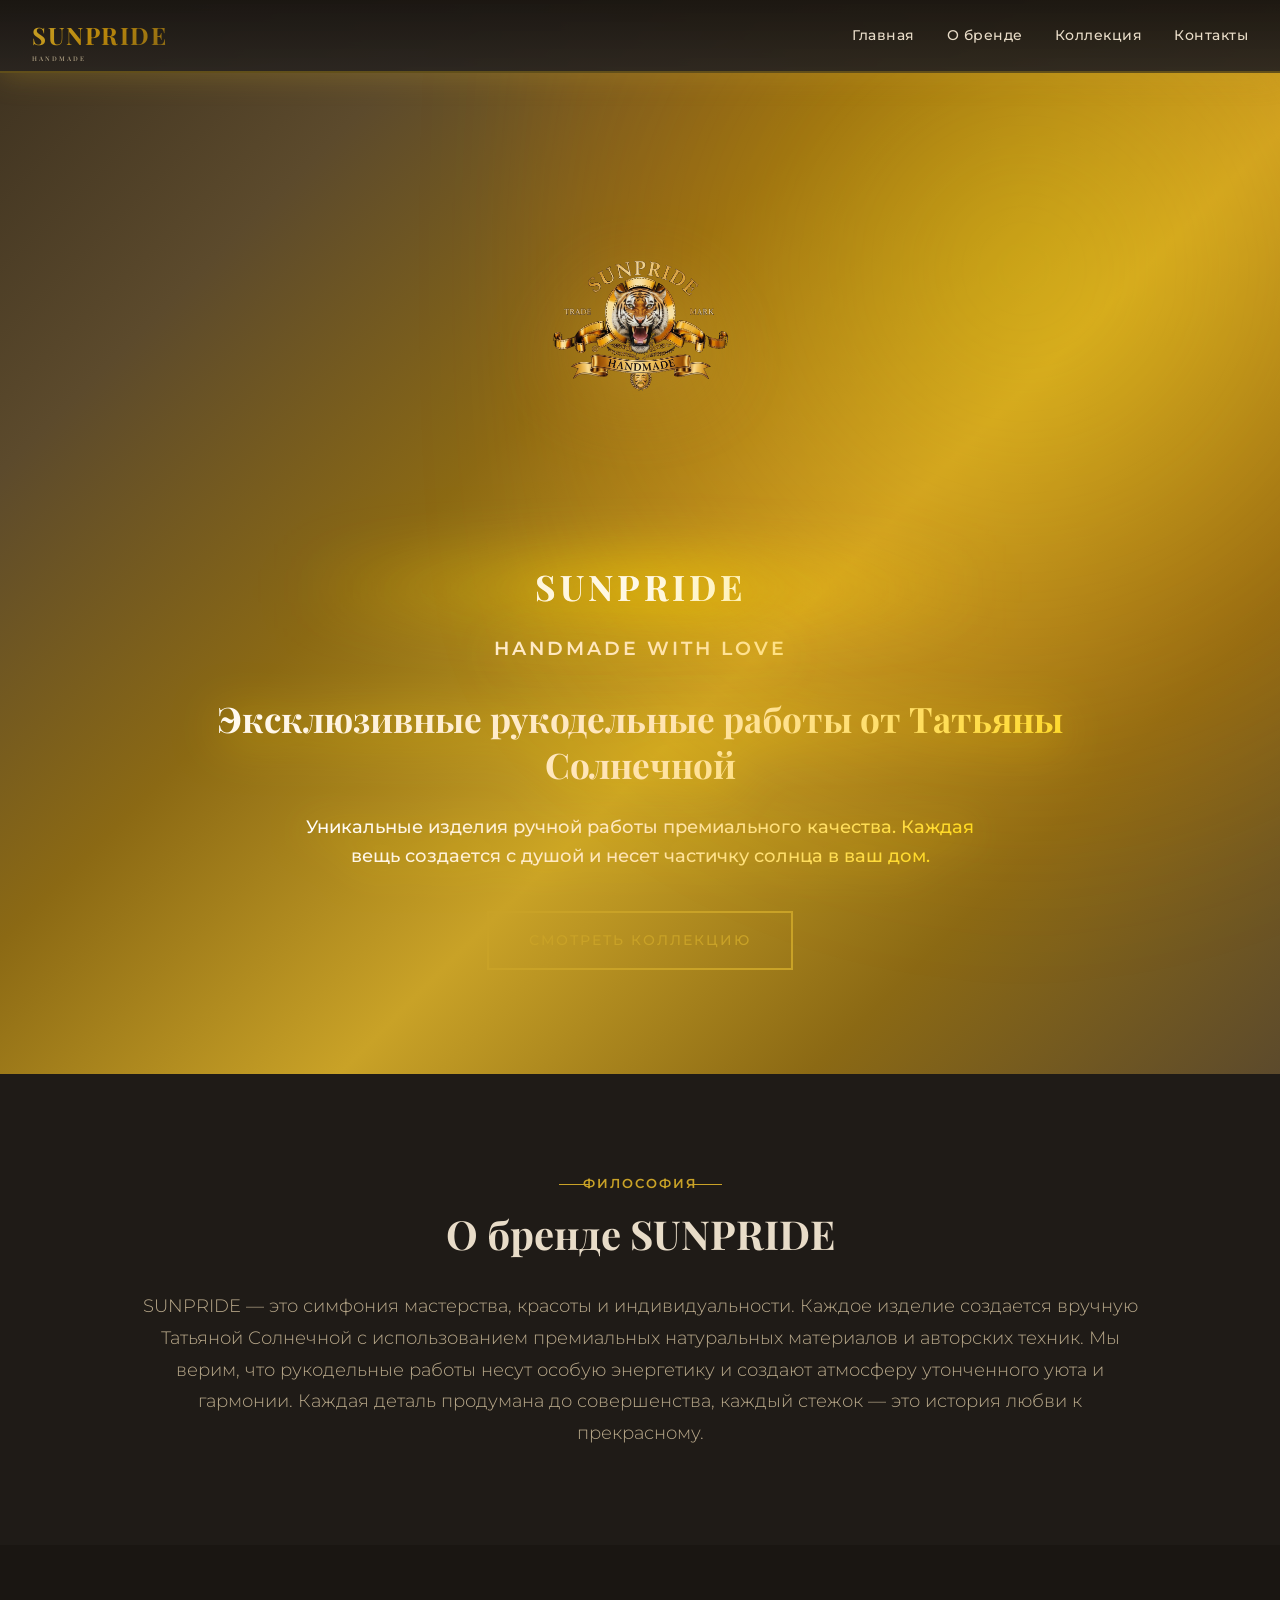
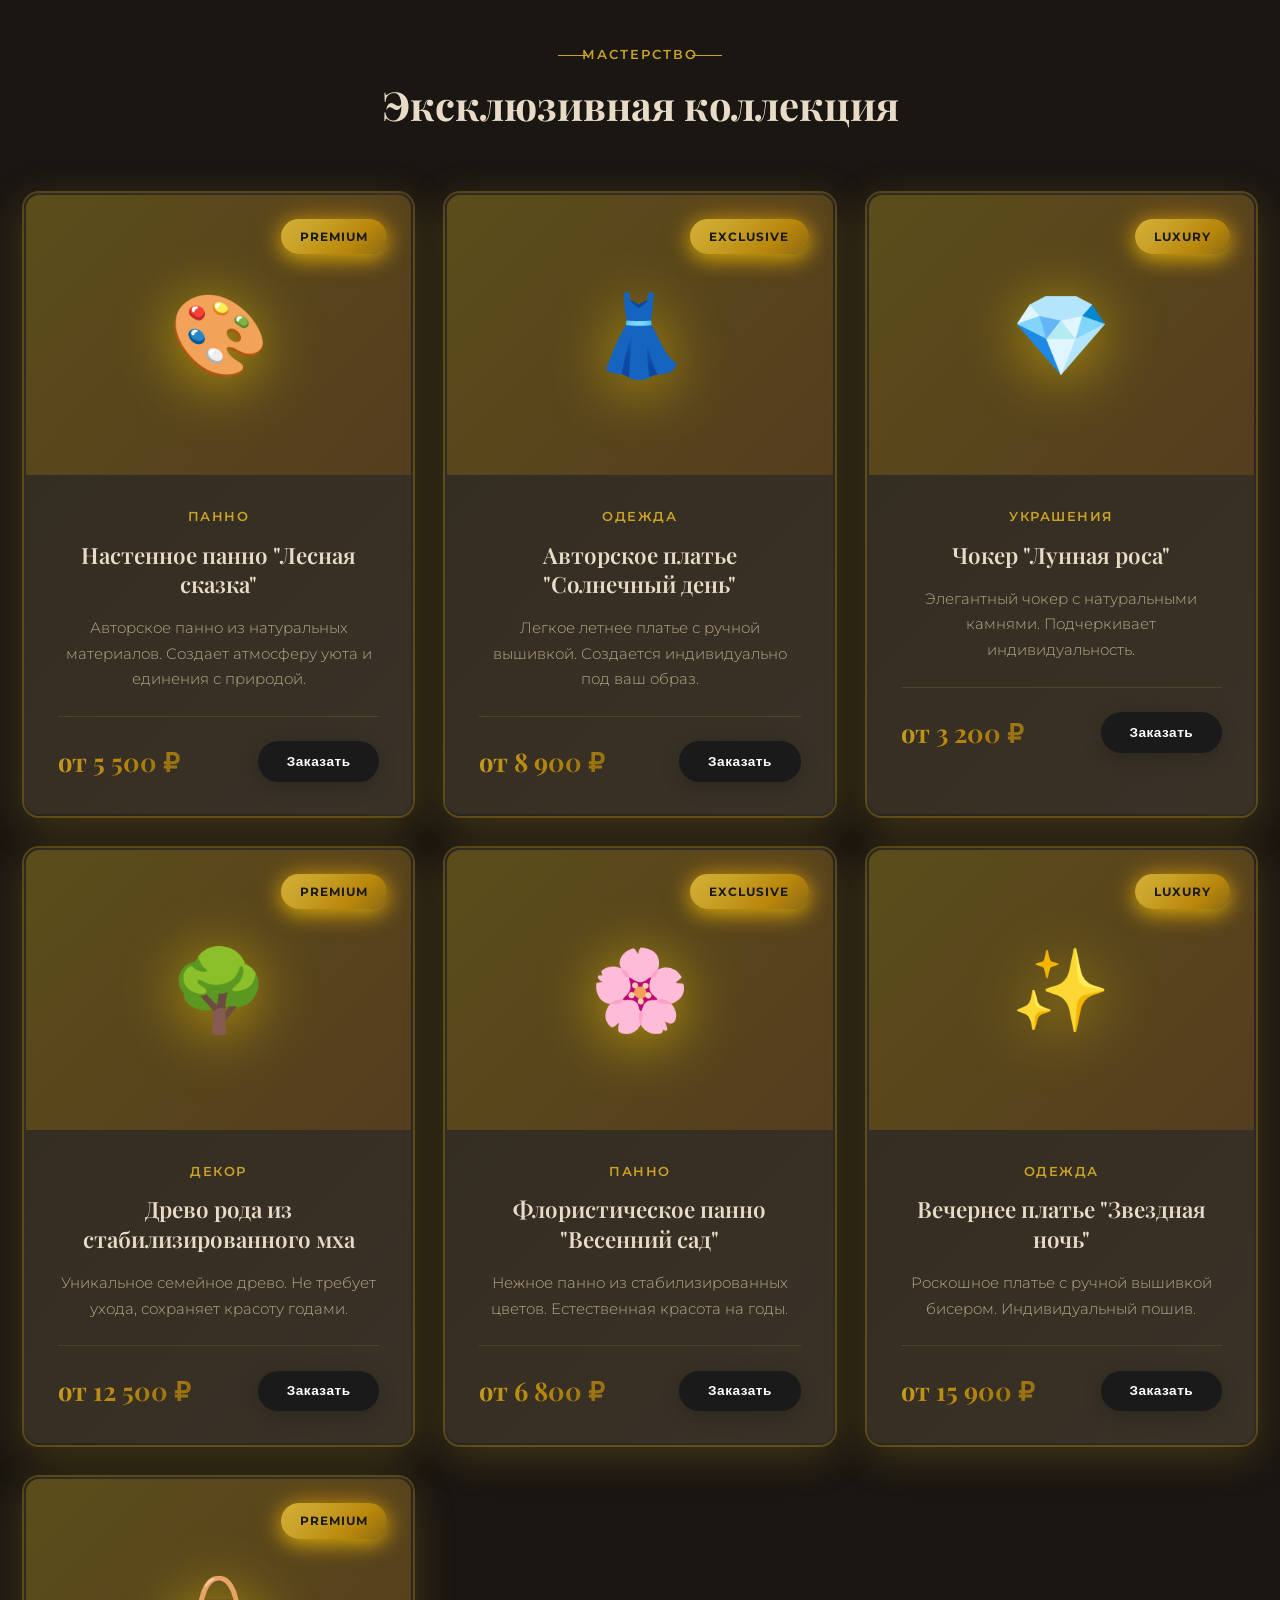
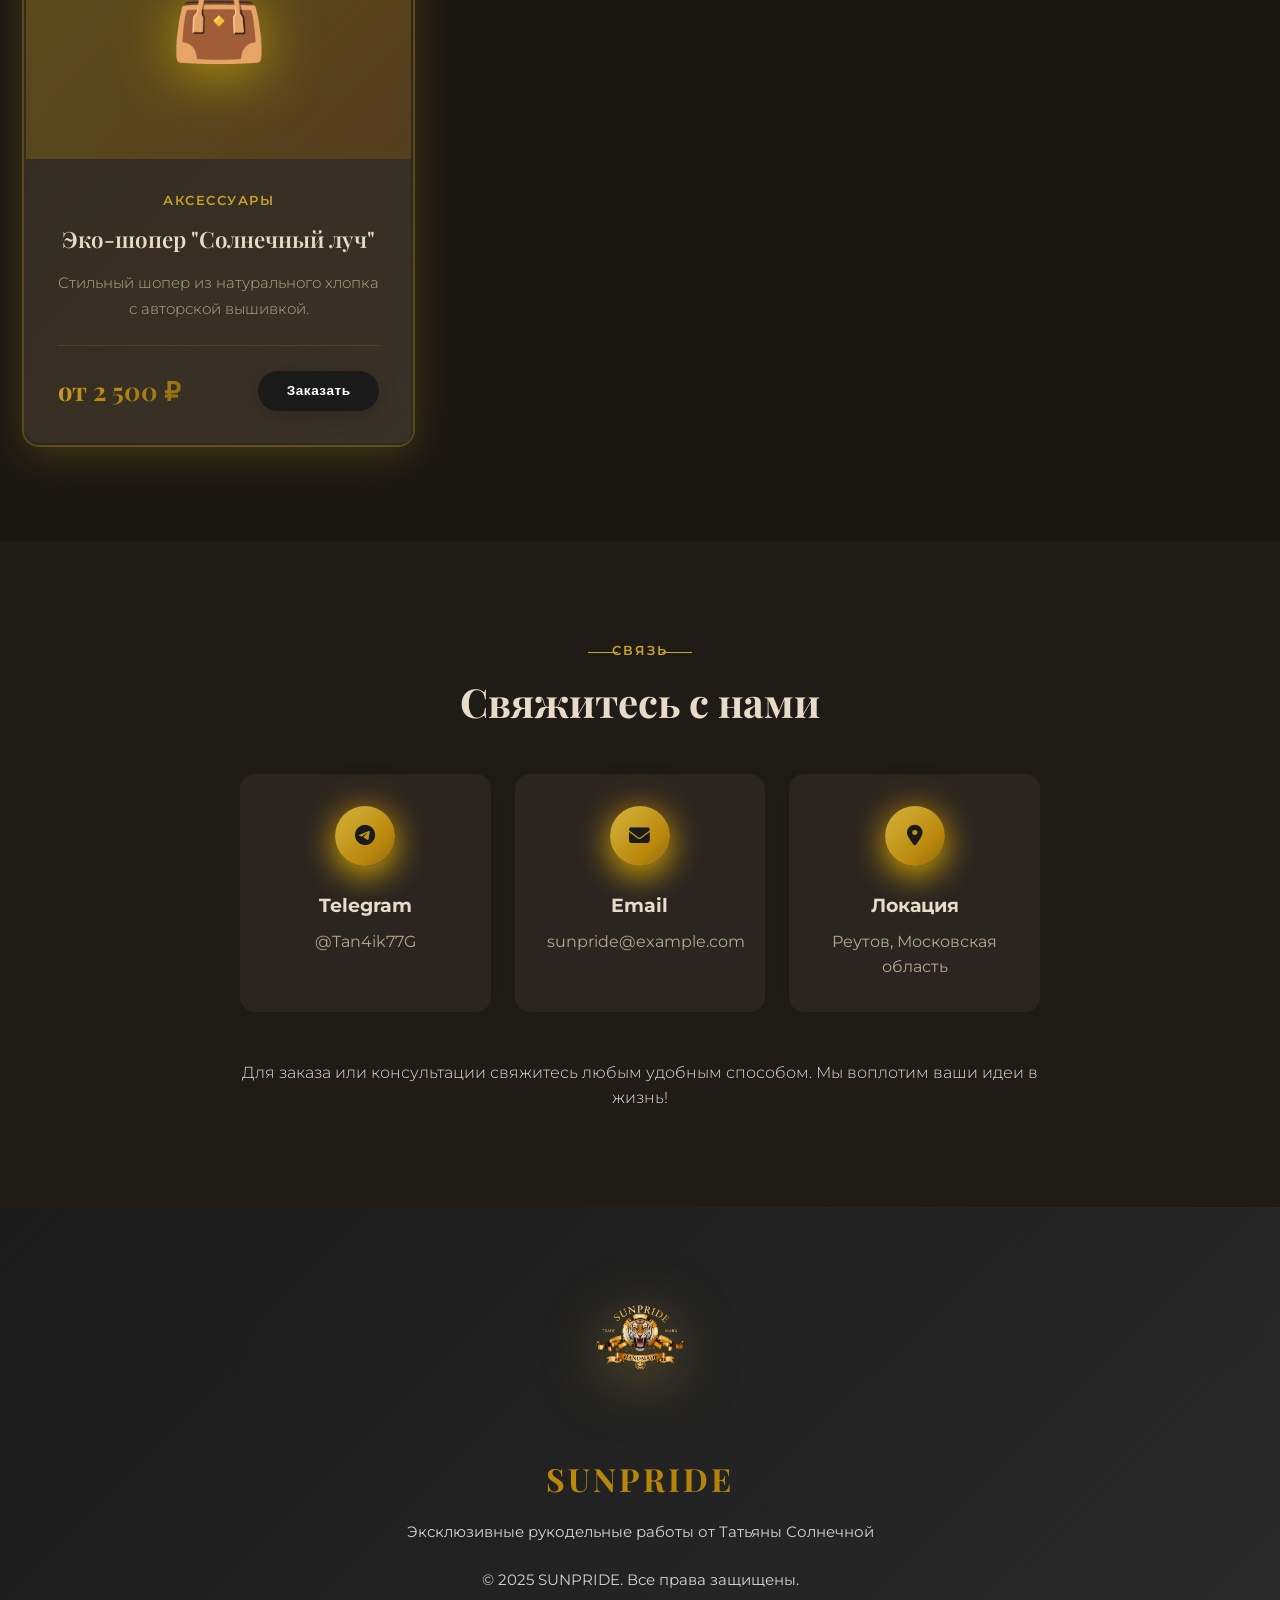
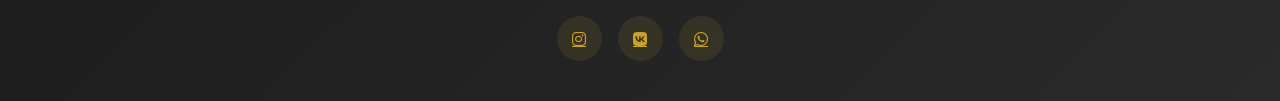
==== index.html @ 26268ea9 "Update index.html fix 1" ====
<!DOCTYPE html>
<html lang="ru">
<head>
    <meta charset="UTF-8">
    <meta name="viewport" content="width=device-width, initial-scale=1.0">
    <title>SUNPRIDE - Эксклюзивные рукодельные работы</title>
    <link rel="stylesheet" href="https://cdnjs.cloudflare.com/ajax/libs/font-awesome/6.4.0/css/all.min.css">
    <style>
        @import url('https://fonts.googleapis.com/css2?family=Playfair+Display:wght@400;500;600;700;900&family=Montserrat:wght@300;400;500;600;700;800&display=swap');
        
        :root {
            /* Палитра под логотип (темное золото + бронза + черный) */
            --color-gold: #C9A227;
            --color-gold-light: #D4AF37;
            --color-gold-dark: #8B6914;
            --color-orange: #CC7000;
            --color-amber: #D4A017;
            --color-sun-yellow: #D4A017;
            --color-cream: #2A2520;
            --color-cream-dark: #352F28;
            --color-charcoal: #1A1A1A;
            --color-charcoal-light: #2A2A2A;
            --color-text: #E8DCC8;
            --color-text-light: #B8A88A;
            --color-white: #FFFFFF;
            
            /* Темные золотые градиенты */
            --gradient-gold: linear-gradient(135deg, #C9A227 0%, #B8860B 50%, #8B6914 100%);
            --gradient-sun: linear-gradient(135deg, #D4AF37 0%, #C9A227 30%, #B8860B 70%, #8B6914 100%);
            --gradient-luxury: linear-gradient(135deg, #D4AF37 0%, #C9A227 50%, #B8860B 100%);
            --gradient-overlay: linear-gradient(135deg, rgba(201, 162, 39, 0.15) 0%, rgba(139, 105, 20, 0.1) 100%);
            
            /* Типографика */
            --font-display: 'Playfair Display', Georgia, serif;
            --font-base: 'Montserrat', -apple-system, BlinkMacSystemFont, sans-serif;
            
            /* Солнечные эффекты */
            --shadow-luxury: 0 20px 60px rgba(255, 215, 0, 0.4);
            --shadow-premium: 0 10px 40px rgba(255, 140, 0, 0.25);
            --shadow-soft: 0 5px 20px rgba(255, 215, 0, 0.15);
            --shadow-glow: 0 0 40px rgba(255, 215, 0, 0.6);
        }

        * {
            margin: 0;
            padding: 0;
            box-sizing: border-box;
        }

        body {
            font-family: var(--font-base);
            color: var(--color-text);
            background-color: #1A1612;
            line-height: 1.6;
            overflow-x: hidden;
            font-weight: 400;
            font-size: 16px; /* Базовый размер шрифта для лучшей читаемости */
        }

        /* === ПРЕМИАЛЬНЫЙ ХЕДЕР === */
        .header {
            background: linear-gradient(180deg, rgba(26, 22, 18, 0.98) 0%, rgba(42, 37, 32, 0.95) 100%);
            padding: 1rem 0;
            position: fixed;
            top: 0;
            width: 100%;
            z-index: 1000;
            box-shadow: 0 2px 30px rgba(201, 162, 39, 0.3);
            backdrop-filter: blur(15px);
            transition: all 0.6s cubic-bezier(0.4, 0, 0.2, 1);
            border-bottom: 2px solid rgba(201, 162, 39, 0.4);
        }

        .header.scrolled {
            padding: 0.7rem 0;
            background: linear-gradient(180deg, rgba(26, 22, 18, 0.98) 0%, rgba(42, 37, 32, 0.95) 100%);
            box-shadow: 0 5px 40px rgba(201, 162, 39, 0.5);
        }

        .header-content {
            max-width: 1400px;
            margin: 0 auto;
            padding: 0 2rem;
            display: flex;
            justify-content: space-between;
            align-items: center;
        }

        .logo {
            display: flex;
            align-items: center;
            gap: 1rem;
            text-decoration: none;
            transition: all 0.4s ease;
            position: relative;
        }

        .logo-svg {
            width: 60px;
            height: 60px;
            filter: drop-shadow(0 5px 25px rgba(255, 215, 0, 0.6));
            transition: all 0.5s cubic-bezier(0.4, 0, 0.2, 1);
            flex-shrink: 0;
        }

        /* Анимация тигрицы как в MGM */
        @keyframes tigerBreathing {
            0%, 100% { 
                transform: translateY(0) scale(1);
                filter: drop-shadow(0 5px 25px rgba(255, 215, 0, 0.6));
            }
            50% { 
                transform: translateY(-5px) scale(1.02);
                filter: drop-shadow(0 10px 40px rgba(255, 215, 0, 0.9));
            }
        }

        .animated-tiger-logo {
            animation: tigerBreathing 4s ease-in-out infinite;
        }

        .logo:hover .logo-svg {
            transform: scale(1.05);
            filter: drop-shadow(0 10px 40px rgba(255, 215, 0, 0.8));
        }

        .logo-text {
            font-family: var(--font-display);
            font-size: 1.5rem;
            font-weight: 700;
            letter-spacing: 1.5px;
            background: var(--gradient-gold);
            -webkit-background-clip: text;
            -webkit-text-fill-color: transparent;
            background-clip: text;
            position: relative;
        }

        .logo-text::after {
            content: 'HANDMADE';
            position: absolute;
            bottom: -10px;
            left: 0;
            font-size: 0.4rem;
            font-weight: 500;
            letter-spacing: 2px;
            color: var(--color-text-light);
            -webkit-text-fill-color: var(--color-text-light);
        }

        .nav {
            display: flex;
            gap: 2rem;
        }

        .nav a {
            color: var(--color-text);
            text-decoration: none;
            font-weight: 500;
            font-size: 0.9rem;
            letter-spacing: 0.5px;
            transition: all 0.3s ease;
            position: relative;
            padding: 0.5rem 0;
        }

        .nav a::after {
            content: '';
            position: absolute;
            bottom: 0;
            left: 0;
            width: 0;
            height: 2px;
            background: var(--gradient-gold);
            transition: width 0.4s cubic-bezier(0.4, 0, 0.2, 1);
        }

        .nav a:hover {
            color: var(--color-gold);
        }

        .nav a:hover::after {
            width: 100%;
        }

        .menu-toggle {
            display: none;
            flex-direction: column;
            gap: 5px;
            cursor: pointer;
            background: transparent;
            border: none;
            padding: 5px;
        }

        .menu-toggle span {
            width: 25px;
            height: 2px;
            background: var(--color-gold);
            transition: all 0.3s ease;
        }

        /* === СОЛНЕЧНЫЙ ГЕРОЙ === */
        .hero {
            position: relative;
            background: linear-gradient(135deg, #3A2F1F 0%, #5C4A2C 20%, #8B6914 40%, #C9A227 60%, #8B6914 80%, #5C4A2C 100%);
            padding: 12rem 1rem 6rem;
            text-align: center;
            overflow: hidden;
            min-height: 100vh;
            display: flex;
            align-items: center;
            justify-content: center;
        }

        .hero::before {
            content: '';
            position: absolute;
            top: -50%;
            right: -20%;
            width: 80%;
            height: 150%;
            background: radial-gradient(circle, rgba(255, 215, 0, 0.3) 0%, rgba(255, 140, 0, 0.15) 40%, transparent 70%);
            animation: floatSlow 30s ease-in-out infinite;
            filter: blur(50px);
        }

        @keyframes floatSlow {
            0%, 100% { transform: translate(0, 0) rotate(0deg); }
            33% { transform: translate(50px, -30px) rotate(10deg); }
            66% { transform: translate(-30px, 50px) rotate(-5deg); }
        }

        .hero-content {
            max-width: 1000px;
            margin: 0 auto;
            position: relative;
            z-index: 2;
        }

        .hero-logo-container {
            margin-bottom: 2rem;
            animation: fadeInScale 1.2s cubic-bezier(0.4, 0, 0.2, 1);
        }

        @keyframes fadeInScale {
            from {
                opacity: 0;
                transform: scale(0.8) translateY(30px);
            }
            to {
                opacity: 1;
                transform: scale(1) translateY(0);
            }
        }

        .hero-logo-svg {
            width: 300px;
            height: 300px;
            filter: drop-shadow(0 15px 50px rgba(255, 215, 0, 0.8));
            animation: gentleFloat 6s ease-in-out infinite;
            margin: 0 auto 2rem;
        }

        /* Усиленная анимация для героя */
        .animated-tiger-logo-hero {
            animation: tigerBreathing 4s ease-in-out infinite, gentleFloat 6s ease-in-out infinite;
        }

        @keyframes gentleFloat {
            0%, 100% { transform: translateY(0) scale(1); }
            50% { transform: translateY(-15px) scale(1.02); }
        }

        .hero-brand-name {
            font-family: var(--font-display);
            font-size: 3.5rem;
            font-weight: 900;
            letter-spacing: 4px;
            margin-bottom: 1rem;
            background: linear-gradient(135deg, #FFFFFF 0%, #FFE4B5 50%, #FFD700 100%);
            -webkit-background-clip: text;
            -webkit-text-fill-color: transparent;
            background-clip: text;
            text-shadow: none;
            filter: drop-shadow(0 8px 30px rgba(255, 215, 0, 0.9));
            animation: fadeInUp 1s ease 0.3s both, luxuryShimmer 3s ease-in-out infinite;
            position: relative;
        }

        .hero-brand-name::before {
            content: 'SUNPRIDE';
            position: absolute;
            top: 0;
            left: 0;
            right: 0;
            background: linear-gradient(90deg, 
                transparent 0%, 
                rgba(255, 255, 255, 0.8) 25%, 
                rgba(255, 215, 0, 0.9) 50%, 
                rgba(255, 255, 255, 0.8) 75%, 
                transparent 100%);
            background-size: 200% 100%;
            -webkit-background-clip: text;
            -webkit-text-fill-color: transparent;
            background-clip: text;
            animation: shimmerSlide 4s linear infinite;
            z-index: 2;
        }

        .hero-brand-name::after {
            content: '';
            position: absolute;
            top: 50%;
            left: 50%;
            width: 100%;
            height: 100%;
            background: radial-gradient(circle, rgba(255, 215, 0, 0.4) 0%, transparent 70%);
            filter: blur(30px);
            animation: glowPulse 2s ease-in-out infinite;
            z-index: -1;
            transform: translate(-50%, -50%);
        }

        @keyframes luxuryShimmer {
            0%, 100% { 
                filter: drop-shadow(0 8px 30px rgba(255, 215, 0, 0.9)) 
                        drop-shadow(0 0 20px rgba(255, 215, 0, 0.6));
            }
            50% { 
                filter: drop-shadow(0 10px 40px rgba(255, 255, 255, 1)) 
                        drop-shadow(0 0 40px rgba(255, 215, 0, 1));
            }
        }

        @keyframes shimmerSlide {
            0% { background-position: -200% 0; }
            100% { background-position: 200% 0; }
        }

        @keyframes glowPulse {
            0%, 100% { 
                opacity: 0.6;
                transform: translate(-50%, -50%) scale(1);
            }
            50% { 
                opacity: 1;
                transform: translate(-50%, -50%) scale(1.2);
            }
        }

        @keyframes fadeInUp {
            from {
                opacity: 0;
                transform: translateY(30px);
            }
            to {
                opacity: 1;
                transform: translateY(0);
            }
        }

        .hero-subtitle {
            font-size: 1.2rem;
            letter-spacing: 3px;
            text-transform: uppercase;
            background: linear-gradient(135deg, #FFFFFF 0%, #FFE4B5 50%, #FFD700 100%);
            -webkit-background-clip: text;
            -webkit-text-fill-color: transparent;
            background-clip: text;
            margin-bottom: 2rem;
            font-weight: 600;
            text-shadow: none;
            filter: drop-shadow(0 6px 25px rgba(255, 215, 0, 0.8));
            animation: fadeInUp 1s ease 0.5s both;
        }

        .hero h1 {
            font-family: var(--font-display);
            font-size: 2.2rem;
            font-weight: 700;
            line-height: 1.3;
            background: linear-gradient(135deg, #FFFFFF 0%, #FFE4B5 50%, #FFD700 100%);
            -webkit-background-clip: text;
            -webkit-text-fill-color: transparent;
            background-clip: text;
            margin-bottom: 1.5rem;
            text-shadow: none;
            filter: drop-shadow(0 6px 25px rgba(255, 215, 0, 0.8));
            animation: fadeInUp 1s ease 0.7s both;
        }

        .hero p {
            font-size: 1.1rem;
            background: linear-gradient(135deg, #FFFFFF 0%, #FFE4B5 50%, #FFD700 100%);
            -webkit-background-clip: text;
            -webkit-text-fill-color: transparent;
            background-clip: text;
            max-width: 700px;
            margin: 0 auto 2.5rem;
            line-height: 1.7;
            font-weight: 500;
            text-shadow: none;
            filter: drop-shadow(0 5px 20px rgba(255, 215, 0, 0.7));
            animation: fadeInUp 1s ease 0.9s both;
        }

        .cta-button {
            display: inline-block;
            background: transparent;
            color: var(--color-gold);
            padding: 1rem 2.5rem;
            border: 2px solid var(--color-gold);
            border-radius: 0;
            text-decoration: none;
            font-weight: 500;
            font-size: 0.9rem;
            letter-spacing: 2px;
            text-transform: uppercase;
            transition: all 0.4s cubic-bezier(0.4, 0, 0.2, 1);
            position: relative;
            overflow: hidden;
            animation: fadeInUp 1s ease 1.1s both;
            font-family: var(--font-base);
        }

        .cta-button::before {
            content: '';
            position: absolute;
            top: 0;
            left: -100%;
            width: 100%;
            height: 100%;
            background: var(--color-gold);
            transition: left 0.5s cubic-bezier(0.4, 0, 0.2, 1);
            z-index: -1;
        }

        .cta-button:hover::before {
            left: 0;
        }

        .cta-button:hover {
            color: var(--color-charcoal);
            border-color: var(--color-gold);
            transform: translateY(-2px);
            box-shadow: 0 8px 25px rgba(212, 175, 55, 0.3);
        }

        /* === ПРЕМИАЛЬНАЯ СЕКЦИЯ "О БРЕНДЕ" === */
        .about {
            padding: 6rem 1.5rem;
            background: #1F1B17;
            position: relative;
        }

        .about-content {
            max-width: 1000px;
            margin: 0 auto;
            text-align: center;
        }

        .section-label {
            display: inline-block;
            color: var(--color-gold);
            font-size: 0.8rem;
            letter-spacing: 2px;
            text-transform: uppercase;
            font-weight: 600;
            margin-bottom: 1rem;
            position: relative;
            padding: 0 1.5rem;
        }

        .section-label::before,
        .section-label::after {
            content: '';
            position: absolute;
            top: 50%;
            width: 30px;
            height: 1px;
            background: var(--color-gold);
        }

        .section-label::before {
            left: 0;
        }

        .section-label::after {
            right: 0;
        }

        .section-title {
            font-family: var(--font-display);
            font-size: 2.5rem;
            font-weight: 700;
            color: var(--color-text);
            margin-bottom: 2rem;
            line-height: 1.2;
        }

        .about-text {
            font-size: 1.1rem;
            line-height: 1.8;
            color: var(--color-text-light);
            font-weight: 300;
        }

        /* === ПРЕМИАЛЬНЫЕ КАРТОЧКИ ТОВАРОВ === */
        .products {
            padding: 6rem 1.5rem;
            background: #1A1612;
        }

        .products-container {
            max-width: 1400px;
            margin: 0 auto;
        }

        .products-grid {
            display: grid;
            grid-template-columns: repeat(auto-fit, minmax(320px, 1fr));
            gap: 2rem;
            margin-top: 4rem;
        }

        .product-card {
            background: linear-gradient(135deg, #2A2520 0%, #352F28 100%);
            border-radius: 15px;
            overflow: hidden;
            box-shadow: 0 10px 40px rgba(201, 162, 39, 0.25), 0 0 0 2px rgba(201, 162, 39, 0.3);
            transition: all 0.6s cubic-bezier(0.4, 0, 0.2, 1);
            cursor: pointer;
            position: relative;
            border: 2px solid transparent;
        }

        .product-card::before {
            content: '';
            position: absolute;
            top: 0;
            left: 0;
            right: 0;
            bottom: 0;
            background: var(--gradient-gold);
            opacity: 0.05;
            transition: opacity 0.6s ease;
            z-index: 0;
            border-radius: 15px;
        }

        .product-card::after {
            content: '';
            position: absolute;
            top: -50%;
            right: -50%;
            width: 200%;
            height: 200%;
            background: radial-gradient(circle, rgba(255, 215, 0, 0.3) 0%, transparent 70%);
            opacity: 0;
            transition: all 0.8s ease;
            z-index: 0;
            pointer-events: none;
        }

        .product-card:hover {
            transform: translateY(-15px) scale(1.02);
            box-shadow: 0 20px 60px rgba(255, 215, 0, 0.4), 0 0 80px rgba(255, 140, 0, 0.3), 0 0 0 3px rgba(255, 215, 0, 0.5);
            border-color: rgba(255, 215, 0, 0.6);
        }

        .product-card:hover::before {
            opacity: 0.12;
        }

        .product-card:hover::after {
            opacity: 1;
            animation: sunRays 3s ease-in-out infinite;
        }

        @keyframes sunRays {
            0%, 100% { 
                transform: rotate(0deg) scale(1);
                opacity: 0.6;
            }
            50% { 
                transform: rotate(180deg) scale(1.1);
                opacity: 0.8;
            }
        }

        .product-image-container {
            width: 100%;
            height: 280px;
            background: linear-gradient(135deg, rgba(255, 215, 0, 0.2) 0%, rgba(255, 140, 0, 0.15) 100%);
            display: flex;
            align-items: center;
            justify-content: center;
            position: relative;
            overflow: hidden;
        }

        .product-image-container::before {
            content: '';
            position: absolute;
            top: -50%;
            left: -50%;
            width: 200%;
            height: 200%;
            background: radial-gradient(circle at center, rgba(255, 215, 0, 0.4) 0%, transparent 60%);
            animation: rotateLight 15s linear infinite;
            opacity: 0;
            transition: opacity 0.6s ease;
        }

        .product-card:hover .product-image-container::before {
            opacity: 1;
        }

        @keyframes rotateLight {
            from { transform: rotate(0deg); }
            to { transform: rotate(360deg); }
        }

        .product-icon {
            font-size: 5rem;
            filter: drop-shadow(0 8px 30px rgba(255, 215, 0, 0.6));
            transition: all 0.6s ease;
            position: relative;
            z-index: 2;
        }

        .product-card:hover .product-icon {
            transform: scale(1.15) rotate(5deg);
            filter: drop-shadow(0 15px 50px rgba(255, 215, 0, 0.9));
            animation: iconPulse 2s ease-in-out infinite;
        }

        @keyframes iconPulse {
            0%, 100% { transform: scale(1.15) rotate(5deg); }
            50% { transform: scale(1.2) rotate(-5deg); }
        }

        .product-badge {
            position: absolute;
            top: 1.5rem;
            right: 1.5rem;
            background: var(--gradient-sun);
            color: var(--color-charcoal);
            padding: 0.5rem 1.2rem;
            border-radius: 50px;
            font-size: 0.75rem;
            font-weight: 700;
            letter-spacing: 1px;
            text-transform: uppercase;
            box-shadow: 0 5px 20px rgba(255, 215, 0, 0.6), 0 0 30px rgba(255, 140, 0, 0.4);
        }

        .product-info {
            padding: 2rem;
            position: relative;
            z-index: 1;
        }

        .product-category {
            color: var(--color-gold);
            font-size: 0.8rem;
            text-transform: uppercase;
            letter-spacing: 1.5px;
            margin-bottom: 0.8rem;
            font-weight: 600;
        }

        .product-name {
            font-family: var(--font-display);
            font-size: 1.4rem;
            font-weight: 600;
            color: var(--color-text);
            margin-bottom: 1rem;
            line-height: 1.3;
        }

        .product-description {
            color: var(--color-text-light);
            line-height: 1.7;
            margin-bottom: 1.5rem;
            font-weight: 300;
            font-size: 0.95rem;
        }

        .product-footer {
            display: flex;
            justify-content: space-between;
            align-items: center;
            padding-top: 1.5rem;
            border-top: 1px solid rgba(212, 175, 55, 0.15);
        }

        .product-price {
            font-family: var(--font-display);
            font-size: 1.6rem;
            font-weight: 700;
            background: var(--gradient-gold);
            -webkit-background-clip: text;
            -webkit-text-fill-color: transparent;
            background-clip: text;
        }

        .order-button {
            background: var(--color-charcoal);
            color: var(--color-white);
            padding: 0.8rem 1.8rem;
            border-radius: 50px;
            text-decoration: none;
            font-weight: 600;
            font-size: 0.85rem;
            letter-spacing: 0.5px;
            transition: all 0.4s cubic-bezier(0.4, 0, 0.2, 1);
            border: none;
            cursor: pointer;
            box-shadow: 0 5px 20px rgba(0, 0, 0, 0.2);
        }

        .order-button:hover {
            background: var(--color-gold);
            transform: scale(1.05);
            box-shadow: 0 8px 30px rgba(212, 175, 55, 0.5);
        }

        /* === МОДАЛЬНОЕ ОКНО === */
        .modal {
            display: none;
            position: fixed;
            top: 0;
            left: 0;
            width: 100%;
            height: 100%;
            background: rgba(0, 0, 0, 0.85);
            z-index: 2000;
            align-items: center;
            justify-content: center;
            padding: 1rem;
            backdrop-filter: blur(10px);
        }

        .modal.active {
            display: flex;
            animation: fadeIn 0.4s ease;
        }

        @keyframes fadeIn {
            from { opacity: 0; }
            to { opacity: 1; }
        }

        .modal-content {
            background: var(--color-white);
            border-radius: 20px;
            max-width: 800px;
            width: 100%;
            max-height: 90vh;
            overflow-y: auto;
            position: relative;
            animation: modalSlide 0.5s cubic-bezier(0.4, 0, 0.2, 1);
            box-shadow: 0 25px 70px rgba(0, 0, 0, 0.3);
        }

        @keyframes modalSlide {
            from {
                opacity: 0;
                transform: translateY(-50px) scale(0.95);
            }
            to {
                opacity: 1;
                transform: translateY(0) scale(1);
            }
        }

        .modal-image-container {
            width: 100%;
            height: 350px;
            background: linear-gradient(135deg, rgba(212, 175, 55, 0.1) 0%, rgba(183, 110, 121, 0.08) 100%);
            display: flex;
            align-items: center;
            justify-content: center;
            position: relative;
        }

        .modal-icon {
            font-size: 6rem;
            filter: drop-shadow(0 10px 30px rgba(212, 175, 55, 0.4));
        }

        .modal-info {
            padding: 2.5rem;
        }

        .modal-close {
            position: absolute;
            top: 1.5rem;
            right: 1.5rem;
            background: var(--color-white);
            border: none;
            font-size: 1.5rem;
            cursor: pointer;
            width: 40px;
            height: 40px;
            border-radius: 50%;
            display: flex;
            align-items: center;
            justify-content: center;
            box-shadow: 0 5px 20px rgba(0, 0, 0, 0.2);
            transition: all 0.3s ease;
            z-index: 10;
            color: var(--color-text);
        }

        .modal-close:hover {
            transform: rotate(90deg) scale(1.1);
            background: var(--color-gold);
            color: var(--color-white);
        }

        /* === КОНТАКТЫ === */
        .contact {
            padding: 6rem 1.5rem;
            background: #1F1B17;
        }

        .contact-content {
            max-width: 800px;
            margin: 0 auto;
            text-align: center;
        }

        .contact-grid {
            display: grid;
            grid-template-columns: repeat(auto-fit, minmax(250px, 1fr));
            gap: 1.5rem;
            margin-top: 3rem;
        }

        .contact-item {
            background: var(--color-cream);
            padding: 2rem;
            border-radius: 15px;
            transition: all 0.4s ease;
            box-shadow: 0 5px 20px rgba(0, 0, 0, 0.05);
        }

        .contact-item:hover {
            transform: translateY(-10px);
            box-shadow: 0 15px 40px rgba(212, 175, 55, 0.2);
        }

        .contact-icon {
            width: 60px;
            height: 60px;
            background: var(--gradient-sun);
            border-radius: 50%;
            display: flex;
            align-items: center;
            justify-content: center;
            margin: 0 auto 1.5rem;
            font-size: 1.3rem;
            color: var(--color-charcoal);
            box-shadow: 0 10px 30px rgba(255, 215, 0, 0.6), 0 0 40px rgba(255, 140, 0, 0.4);
        }

        .contact-item h3 {
            font-size: 1.2rem;
            margin-bottom: 0.5rem;
            color: var(--color-text);
        }

        .contact-item a, .contact-item span {
            color: var(--color-text-light);
            text-decoration: none;
            font-weight: 400;
            transition: color 0.3s ease;
        }

        .contact-item a:hover {
            color: var(--color-gold);
        }

        /* === ФУТЕР === */
        .footer {
            background: linear-gradient(135deg, #1A1A1A 0%, #2A2A2A 100%);
            color: var(--color-white);
            padding: 4rem 1.5rem 2.5rem;
            text-align: center;
        }

        .footer-logo-svg {
            width: 150px;
            height: 150px;
            filter: drop-shadow(0 10px 30px rgba(212, 175, 55, 0.5));
            margin: 0 auto 1.5rem;
        }

        .footer-brand {
            font-family: var(--font-display);
            font-size: 2rem;
            font-weight: 700;
            letter-spacing: 3px;
            margin-bottom: 1rem;
            background: var(--gradient-gold);
            -webkit-background-clip: text;
            -webkit-text-fill-color: transparent;
            background-clip: text;
        }

        .footer p {
            opacity: 0.8;
            margin-bottom: 1.5rem;
            font-size: 0.95rem;
        }

        .social-links {
            display: flex;
            gap: 1rem;
            justify-content: center;
            margin-top: 1.5rem;
        }

        .social-links a {
            width: 45px;
            height: 45px;
            background: rgba(212, 175, 55, 0.1);
            border-radius: 50%;
            display: flex;
            align-items: center;
            justify-content: center;
            color: var(--color-gold);
            transition: all 0.3s ease;
        }

        .social-links a:hover {
            background: var(--color-gold);
            color: var(--color-charcoal);
            transform: translateY(-5px);
        }

        /* === АДАПТИВНОСТЬ === */
        @media (max-width: 1200px) {
            .products-grid {
                grid-template-columns: repeat(2, 1fr);
                gap: 1.5rem;
            }
        }

        @media (max-width: 768px) {
            .header-content {
                padding: 0 1rem;
            }
            
            .menu-toggle {
                display: flex;
            }

            .nav {
                position: absolute;
                top: 100%;
                left: 0;
                right: 0;
                background: linear-gradient(180deg, rgba(26, 22, 18, 0.98) 0%, rgba(42, 37, 32, 0.95) 100%);
                flex-direction: column;
                padding: 1.5rem;
                box-shadow: 0 10px 30px rgba(255, 215, 0, 0.3);
                display: none;
                gap: 1rem;
                border-top: 2px solid rgba(255, 215, 0, 0.3);
                backdrop-filter: blur(15px);
            }

            .nav.active {
                display: flex;
            }

            .hero {
                padding: 8rem 1rem 4rem;
                min-height: auto;
            }

            .hero-logo-svg {
                width: 200px;
                height: 200px;
            }

            .hero-brand-name {
                font-size: 2.5rem;
                letter-spacing: 3px;
            }

            .hero h1 {
                font-size: 1.6rem;
            }

            .hero p {
                font-size: 1rem;
            }
            
            .hero-subtitle {
                font-size: 1rem;
                letter-spacing: 2px;
            }

            .section-title {
                font-size: 2rem;
            }

            .about, .products, .contact {
                padding: 4rem 1rem;
            }

            .products-grid {
                grid-template-columns: 1fr;
                gap: 1.5rem;
            }

            .product-card {
                max-width: 100%;
            }

            .product-image-container {
                height: 220px;
            }

            .product-icon {
                font-size: 3.5rem;
            }

            .contact-grid {
                grid-template-columns: 1fr;
                gap: 1rem;
            }

            .modal-content {
                max-width: 95%;
                margin: 0.5rem;
            }

            .modal-image-container {
                height: 250px;
            }

            .modal-icon {
                font-size: 4rem;
            }

            .modal-info {
                padding: 1.5rem;
            }

            .footer {
                padding: 3rem 1rem 2rem;
            }

            .footer-logo-svg {
                width: 100px;
                height: 100px;
            }

            .footer-brand {
                font-size: 1.8rem;
            }
        }

        @media (max-width: 480px) {
            .hero-brand-name {
                font-size: 2rem;
            }

            .hero h1 {
                font-size: 1.4rem;
            }
            
            .hero p {
                font-size: 0.95rem;
            }
            
            .hero-subtitle {
                font-size: 0.9rem;
            }

            .cta-button {
                padding: 0.9rem 2rem;
                font-size: 0.85rem;
            }

            .section-title {
                font-size: 1.8rem;
            }

            .product-name {
                font-size: 1.2rem;
            }

            .product-price {
                font-size: 1.4rem;
            }
            
            .logo-text {
                font-size: 1.2rem;
            }
            
            .logo-svg {
                width: 50px;
                height: 50px;
            }
        }
    </style>
</head>
<body>
    <!-- ХЕДЕР -->
    <header class="header" id="header">
        <div class="header-content">
            <a href="#home" class="logo">
                <svg class="logo-svg" viewBox="0 0 240 240" xmlns="http://www.w3.org/2000/svg" style="display: none;">
                    <!-- SVG код логотипа остается без изменений -->
                </svg>
                <div class="logo-text">SUNPRIDE</div>
            </a>
            <nav class="nav" id="nav">
                <a href="#home">Главная</a>
                <a href="#about">О бренде</a>
                <a href="#products">Коллекция</a>
                <a href="#contact">Контакты</a>
            </nav>
            <button class="menu-toggle" id="menuToggle" aria-label="Открыть меню">
                <span></span>
                <span></span>
                <span></span>
            </button>
        </div>
    </header>

    <!-- ГЕРОЙ-СЕКЦИЯ -->
    <section class="hero" id="home">
        <div class="hero-content">
            <div class="hero-logo-container">
                <img src="https://makaka119911-oss.github.io/SUNPride/SUNPRIDE_logo.png" class="hero-logo-svg animated-tiger-logo-hero" alt="SUNPRIDE Logo" style="width: 300px; height: 300px; object-fit: contain; filter: drop-shadow(0 15px 40px rgba(212, 175, 55, 0.4)); background: transparent;">
            </div>
            <h1 class="hero-brand-name" data-text="SUNPRIDE">SUNPRIDE</h1>
            <div class="hero-subtitle">Handmade with Love</div>
            <h1>Эксклюзивные рукодельные работы от Татьяны Солнечной</h1>
            <p>Уникальные изделия ручной работы премиального качества. Каждая вещь создается с душой и несет частичку солнца в ваш дом.</p>
            <a href="#products" class="cta-button">Смотреть коллекцию</a>
        </div>
    </section>

    <!-- О БРЕНДЕ -->
    <section class="about" id="about">
        <div class="about-content">
            <div class="section-label">Философия</div>
            <h2 class="section-title">О бренде SUNPRIDE</h2>
            <p class="about-text">
                SUNPRIDE — это симфония мастерства, красоты и индивидуальности. Каждое изделие создается вручную Татьяной Солнечной с использованием премиальных натуральных материалов и авторских техник. 
                Мы верим, что рукодельные работы несут особую энергетику и создают атмосферу утонченного уюта и гармонии. Каждая деталь продумана до совершенства, каждый стежок — это история любви к прекрасному.
            </p>
        </div>
    </section>

    <!-- КОЛЛЕКЦИЯ -->
    <section class="products" id="products">
        <div class="products-container" style="text-align: center;">
            <div class="section-label">Мастерство</div>
            <h2 class="section-title">Эксклюзивная коллекция</h2>

            <div class="products-grid">
                <!-- Панно -->
                <div class="product-card" onclick="openModal(0)">
                    <div class="product-image-container">
                        <div class="product-icon">🎨</div>
                        <div class="product-badge">Premium</div>
                    </div>
                    <div class="product-info">
                        <div class="product-category">Панно</div>
                        <h3 class="product-name">Настенное панно "Лесная сказка"</h3>
                        <p class="product-description">Авторское панно из натуральных материалов. Создает атмосферу уюта и единения с природой.</p>
                        <div class="product-footer">
                            <div class="product-price">от 5 500 ₽</div>
                            <button class="order-button" onclick="event.stopPropagation(); orderProduct(0)">Заказать</button>
                        </div>
                    </div>
                </div>

                <!-- Платье -->
                <div class="product-card" onclick="openModal(1)">
                    <div class="product-image-container">
                        <div class="product-icon">👗</div>
                        <div class="product-badge">Exclusive</div>
                    </div>
                    <div class="product-info">
                        <div class="product-category">Одежда</div>
                        <h3 class="product-name">Авторское платье "Солнечный день"</h3>
                        <p class="product-description">Легкое летнее платье с ручной вышивкой. Создается индивидуально под ваш образ.</p>
                        <div class="product-footer">
                            <div class="product-price">от 8 900 ₽</div>
                            <button class="order-button" onclick="event.stopPropagation(); orderProduct(1)">Заказать</button>
                        </div>
                    </div>
                </div>

                <!-- Чокер -->
                <div class="product-card" onclick="openModal(2)">
                    <div class="product-image-container">
                        <div class="product-icon">💎</div>
                        <div class="product-badge">Luxury</div>
                    </div>
                    <div class="product-info">
                        <div class="product-category">Украшения</div>
                        <h3 class="product-name">Чокер "Лунная роса"</h3>
                        <p class="product-description">Элегантный чокер с натуральными камнями. Подчеркивает индивидуальность.</p>
                        <div class="product-footer">
                            <div class="product-price">от 3 200 ₽</div>
                            <button class="order-button" onclick="event.stopPropagation(); orderProduct(2)">Заказать</button>
                        </div>
                    </div>
                </div>

                <!-- Древо -->
                <div class="product-card" onclick="openModal(3)">
                    <div class="product-image-container">
                        <div class="product-icon">🌳</div>
                        <div class="product-badge">Premium</div>
                    </div>
                    <div class="product-info">
                        <div class="product-category">Декор</div>
                        <h3 class="product-name">Древо рода из стабилизированного мха</h3>
                        <p class="product-description">Уникальное семейное древо. Не требует ухода, сохраняет красоту годами.</p>
                        <div class="product-footer">
                            <div class="product-price">от 12 500 ₽</div>
                            <button class="order-button" onclick="event.stopPropagation(); orderProduct(3)">Заказать</button>
                        </div>
                    </div>
                </div>

                <!-- Флористика -->
                <div class="product-card" onclick="openModal(4)">
                    <div class="product-image-container">
                        <div class="product-icon">🌸</div>
                        <div class="product-badge">Exclusive</div>
                    </div>
                    <div class="product-info">
                        <div class="product-category">Панно</div>
                        <h3 class="product-name">Флористическое панно "Весенний сад"</h3>
                        <p class="product-description">Нежное панно из стабилизированных цветов. Естественная красота на годы.</p>
                        <div class="product-footer">
                            <div class="product-price">от 6 800 ₽</div>
                            <button class="order-button" onclick="event.stopPropagation(); orderProduct(4)">Заказать</button>
                        </div>
                    </div>
                </div>

                <!-- Вечернее платье -->
                <div class="product-card" onclick="openModal(5)">
                    <div class="product-image-container">
                        <div class="product-icon">✨</div>
                        <div class="product-badge">Luxury</div>
                    </div>
                    <div class="product-info">
                        <div class="product-category">Одежда</div>
                        <h3 class="product-name">Вечернее платье "Звездная ночь"</h3>
                        <p class="product-description">Роскошное платье с ручной вышивкой бисером. Индивидуальный пошив.</p>
                        <div class="product-footer">
                            <div class="product-price">от 15 900 ₽</div>
                            <button class="order-button" onclick="event.stopPropagation(); orderProduct(5)">Заказать</button>
                        </div>
                    </div>
                </div>

                <!-- Шопер -->
                <div class="product-card" onclick="openModal(6)">
                    <div class="product-image-container">
                        <div class="product-icon">👜</div>
                        <div class="product-badge">Premium</div>
                    </div>
                    <div class="product-info">
                        <div class="product-category">Аксессуары</div>
                        <h3 class="product-name">Эко-шопер "Солнечный луч"</h3>
                        <p class="product-description">Стильный шопер из натурального хлопка с авторской вышивкой.</p>
                        <div class="product-footer">
                            <div class="product-price">от 2 500 ₽</div>
                            <button class="order-button" onclick="event.stopPropagation(); orderProduct(6)">Заказать</button>
                        </div>
                    </div>
                </div>
            </div>
        </div>
    </section>

    <!-- КОНТАКТЫ -->
    <section class="contact" id="contact">
        <div class="contact-content">
            <div class="section-label">Связь</div>
            <h2 class="section-title">Свяжитесь с нами</h2>
            <div class="contact-grid">
                <div class="contact-item">
                    <div class="contact-icon"><i class="fab fa-telegram"></i></div>
                    <h3>Telegram</h3>
                    <a href="https://t.me/Tan4ik77G" target="_blank">@Tan4ik77G</a>
                </div>
                <div class="contact-item">
                    <div class="contact-icon"><i class="fas fa-envelope"></i></div>
                    <h3>Email</h3>
                    <a href="mailto:sunpride@example.com">sunpride@example.com</a>
                </div>
                <div class="contact-item">
                    <div class="contact-icon"><i class="fas fa-map-marker-alt"></i></div>
                    <h3>Локация</h3>
                    <span>Реутов, Московская область</span>
                </div>
            </div>
            <p style="margin-top: 3rem; font-weight: 300;">
                Для заказа или консультации свяжитесь любым удобным способом. Мы воплотим ваши идеи в жизнь!
            </p>
        </div>
    </section>

    <!-- ФУТЕР -->
    <footer class="footer">
        <img src="https://makaka119911-oss.github.io/SUNPride/SUNPRIDE_logo.png" class="footer-logo-svg animated-tiger-logo" alt="SUNPRIDE Logo" style="width: 150px; height: 150px; object-fit: contain; filter: drop-shadow(0 10px 30px rgba(212, 175, 55, 0.5)); background: transparent;">
        <div class="footer-brand">SUNPRIDE</div>
        <p>Эксклюзивные рукодельные работы от Татьяны Солнечной</p>
        <p>&copy; 2025 SUNPRIDE. Все права защищены.</p>
        <div class="social-links">
            <a href="#"><i class="fab fa-instagram"></i></a>
            <a href="#"><i class="fab fa-vk"></i></a>
            <a href="#"><i class="fab fa-whatsapp"></i></a>
        </div>
    </footer>

    <!-- МОДАЛЬНОЕ ОКНО -->
    <div class="modal" id="modal">
        <div class="modal-content">
            <button class="modal-close" onclick="closeModal()">&times;</button>
            <div class="modal-image-container">
                <div class="modal-icon" id="modalIcon"></div>
            </div>
            <div class="modal-info">
                <div class="product-category" id="modalCategory"></div>
                <h3 class="product-name" id="modalName"></h3>
                <p class="product-description" id="modalDescription"></p>
                <div style="margin-top: 2.5rem;">
                    <div class="product-price" id="modalPrice" style="margin-bottom: 1rem;"></div>
                    <p style="color: var(--color-text-light); margin-bottom: 2rem;">Для оформления заказа свяжитесь с нами удобным способом.</p>
                    <a href="#contact" class="cta-button" onclick="closeModal()">Связаться с нами</a>
                </div>
            </div>
        </div>
    </div>

    <script>
        const products = [
            {
                icon: '🎨',
                category: 'Панно',
                name: 'Настенное панно "Лесная сказка"',
                description: 'Авторское панно ручной работы из натуральных материалов. Размер 60x80 см. Идеально впишется в интерьер гостиной или спальни, создавая атмосферу уюта и единения с природой. Использованы экологически чистые материалы: джут, сухоцветы, натуральное дерево.',
                price: 'от 5 500 ₽'
            },
            {
                icon: '👗',
                category: 'Одежда',
                name: 'Авторское платье "Солнечный день"',
                description: 'Легкое летнее платье из натуральных тканей с ручной вышивкой. Размеры: S, M, L, XL. Каждое платье уникально и создается под заказ с учетом ваших пожеланий по цвету, узору и декору. Ткань: 100% хлопок или лен. Время изготовления: 10-14 дней.',
                price: 'от 8 900 ₽'
            },
            {
                icon: '💎',
                category: 'Украшения',
                name: 'Чокер "Лунная роса"',
                description: 'Элегантный чокер ручной работы с натуральными камнями и авторским плетением. Длина регулируется. Материалы: лунный камень, горный хрусталь, ювелирная проволока. Подчеркнет вашу индивидуальность и дополнит любой образ — от повседневного до вечернего.',
                price: 'от 3 200 ₽'
            },
            {
                icon: '🌳',
                category: 'Панно / Декор',
                name: 'Древо рода из стабилизированного мха',
                description: 'Уникальное семейное древо из натурального стабилизированного мха. Размеры: от 40x50 см до 100x120 см. Не требует полива и специального ухода, сохраняет свежесть и яркость годами. Возможно добавление фотографий членов семьи, имен, дат. Идеальный подарок для семьи.',
                price: 'от 12 500 ₽'
            },
            {
                icon: '🌸',
                category: 'Панно',
                name: 'Флористическое панно "Весенний сад"',
                description: 'Нежное панно из стабилизированных цветов и мха. Размер 50x70 см. Сохраняет естественную красоту растений на долгие годы без специального ухода. В композиции использованы розы, гортензии, лаванда, эвкалипт.',
                price: 'от 6 800 ₽'
            },
            {
                icon: '✨',
                category: 'Одежда',
                name: 'Вечернее платье "Звездная ночь"',
                description: 'Роскошное вечернее платье с ручной вышивкой бисером и пайетками. Создается индивидуально, учитывая все особенности вашей фигуры. Возможен выбор цвета, длины, степени открытости. Ткань: шелк, атлас или бархат премиум-класса. Время изготовления: 3-4 недели.',
                price: 'от 15 900 ₽'
            },
            {
                icon: '👜',
                category: 'Аксессуары',
                name: 'Эко-шопер "Солнечный луч"',
                description: 'Стильный и практичный шопер ручной работы из натурального хлопка. Размер 40x40 см, длинные ручки для удобного ношения. Уникальный дизайн с авторской вышивкой солнечных мотивов. Экологичная альтернатива пластиковым пакетам.',
                price: 'от 2 500 ₽'
            }
        ];

        // Мобильное меню
        const menuToggle = document.getElementById('menuToggle');
        const nav = document.getElementById('nav');

        menuToggle.addEventListener('click', () => {
            nav.classList.toggle('active');
            menuToggle.classList.toggle('active');
        });

        document.querySelectorAll('.nav a').forEach(link => {
            link.addEventListener('click', () => {
                nav.classList.remove('active');
                menuToggle.classList.remove('active');
            });
        });

        // Плавная прокрутка
        document.querySelectorAll('a[href^="#"]').forEach(anchor => {
            anchor.addEventListener('click', function(e) {
                e.preventDefault();
                const target = document.querySelector(this.getAttribute('href'));
                if (target) {
                    target.scrollIntoView({ behavior: 'smooth', block: 'start' });
                }
            });
        });

        // Хедер при прокрутке
        window.addEventListener('scroll', () => {
            const header = document.getElementById('header');
            if (window.scrollY > 50) {
                header.classList.add('scrolled');
            } else {
                header.classList.remove('scrolled');
            }
        });

        // Модальное окно
        function openModal(index) {
            const product = products[index];
            const modal = document.getElementById('modal');
            
            document.getElementById('modalIcon').textContent = product.icon;
            document.getElementById('modalCategory').textContent = product.category;
            document.getElementById('modalName').textContent = product.name;
            document.getElementById('modalDescription').textContent = product.description;
            document.getElementById('modalPrice').textContent = product.price;
            
            modal.classList.add('active');
            document.body.style.overflow = 'hidden';
        }

        function closeModal() {
            const modal = document.getElementById('modal');
            modal.classList.remove('active');
            document.body.style.overflow = 'auto';
        }

        document.getElementById('modal').addEventListener('click', (e) => {
            if (e.target.id === 'modal') {
                closeModal();
            }
        });

        document.addEventListener('keydown', (e) => {
            if (e.key === 'Escape') {
                closeModal();
            }
        });

        function orderProduct(index) {
            const product = products[index];
            alert(`Отлично! Вы выбрали "${product.name}". Мы свяжемся с вами в ближайшее время для уточнения деталей заказа!`);
        }
    </script>
</body>
</html>
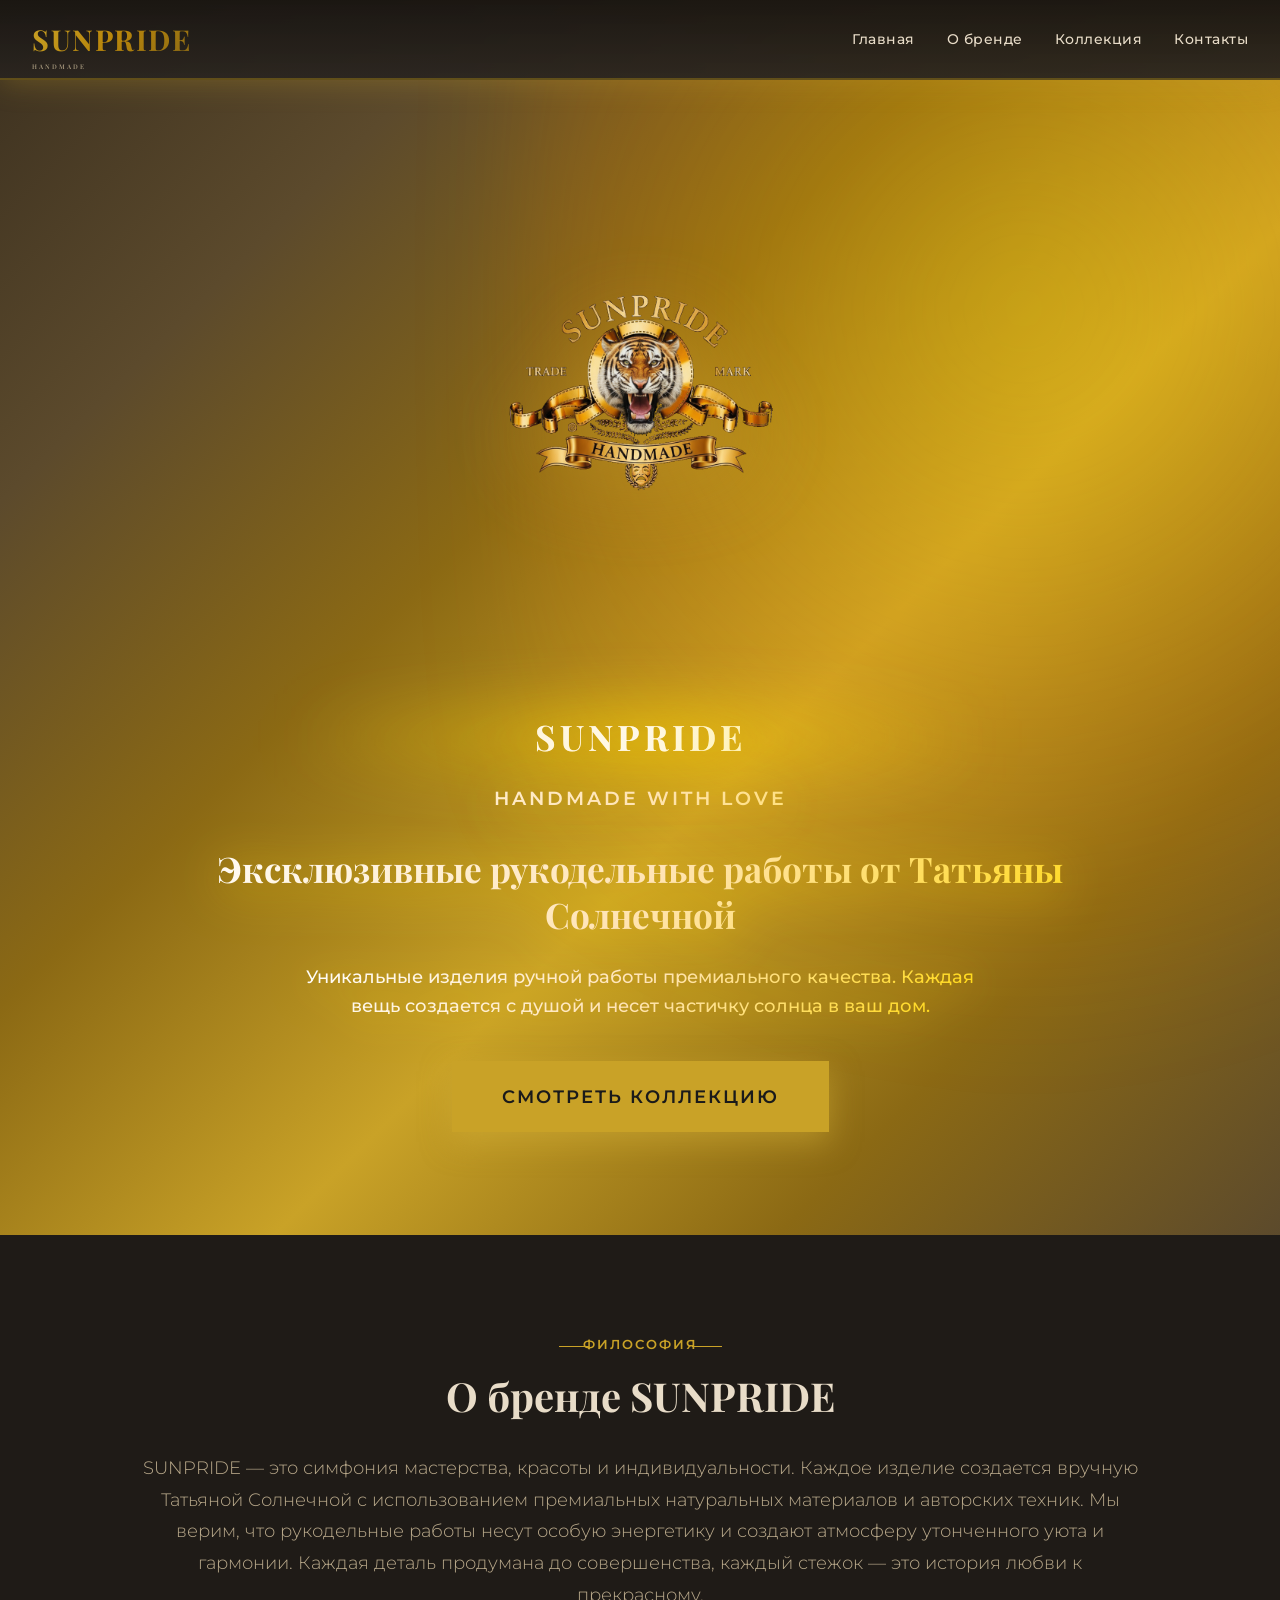
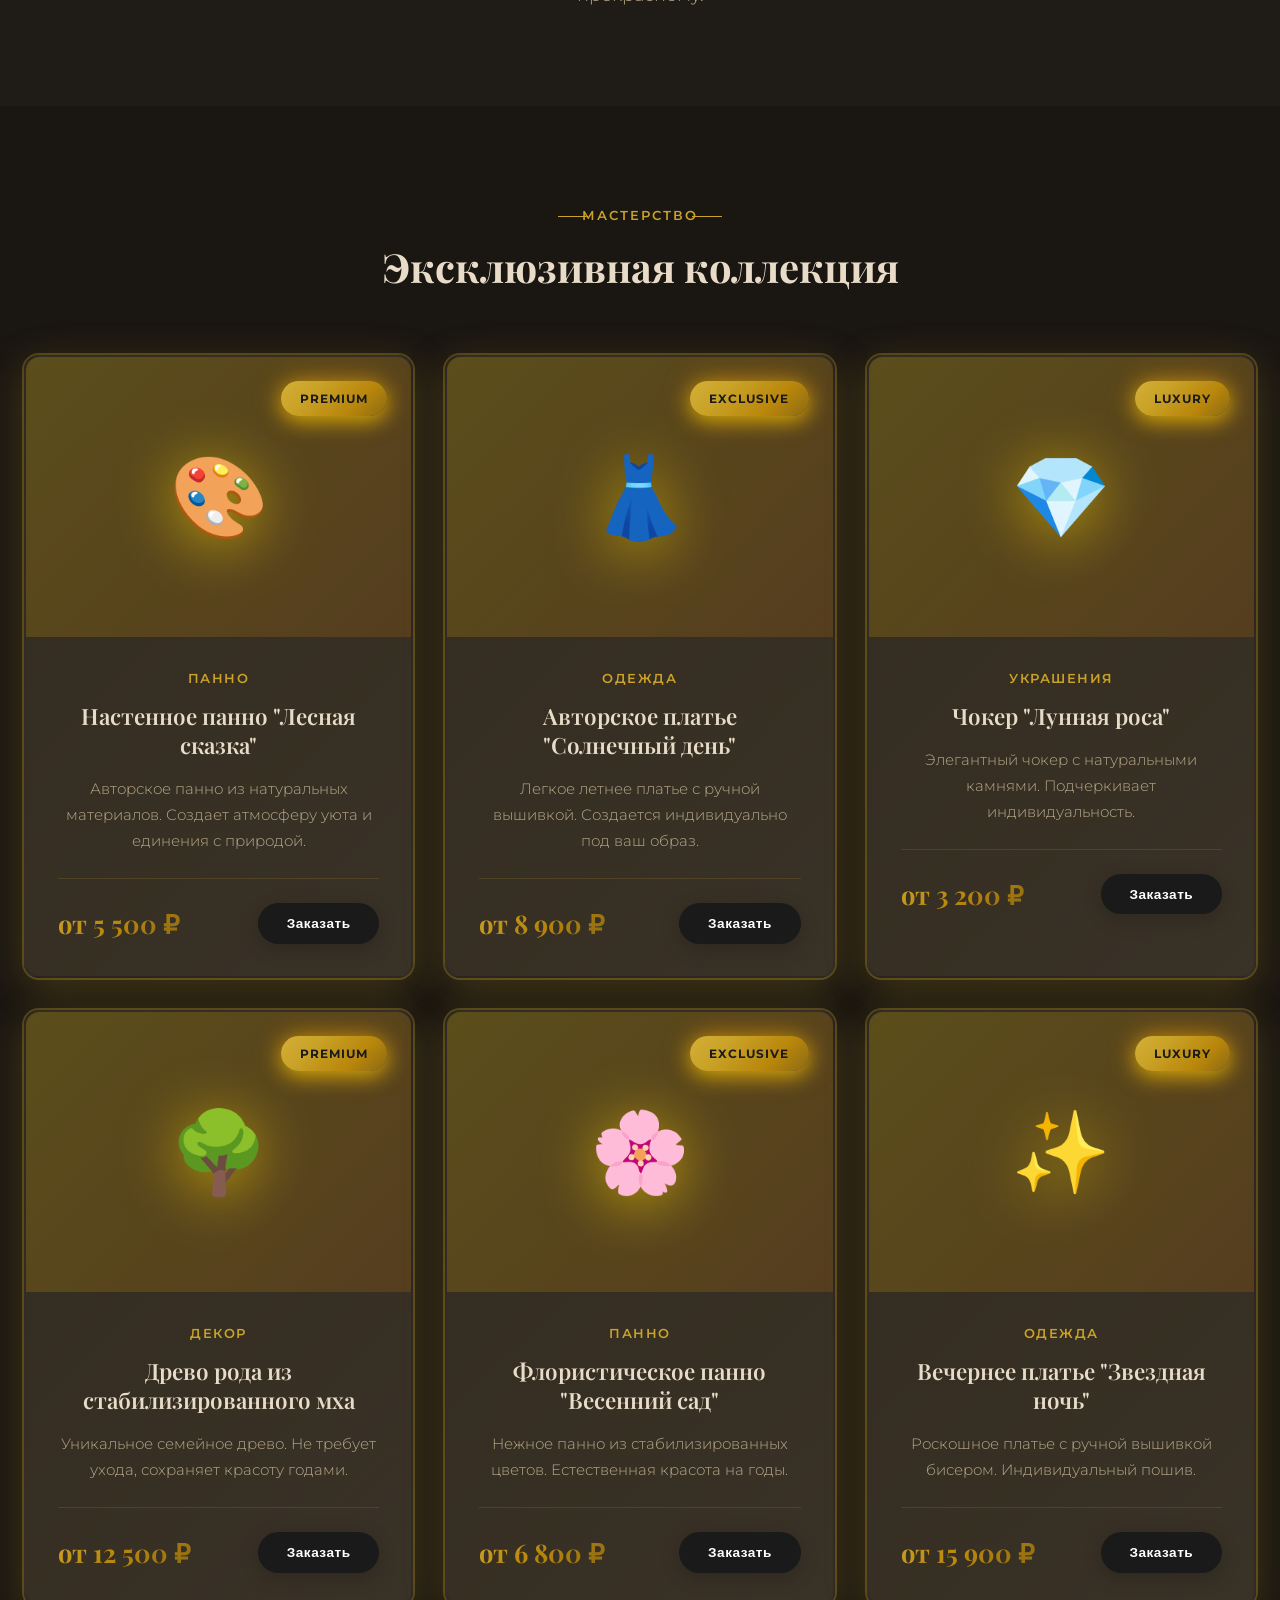
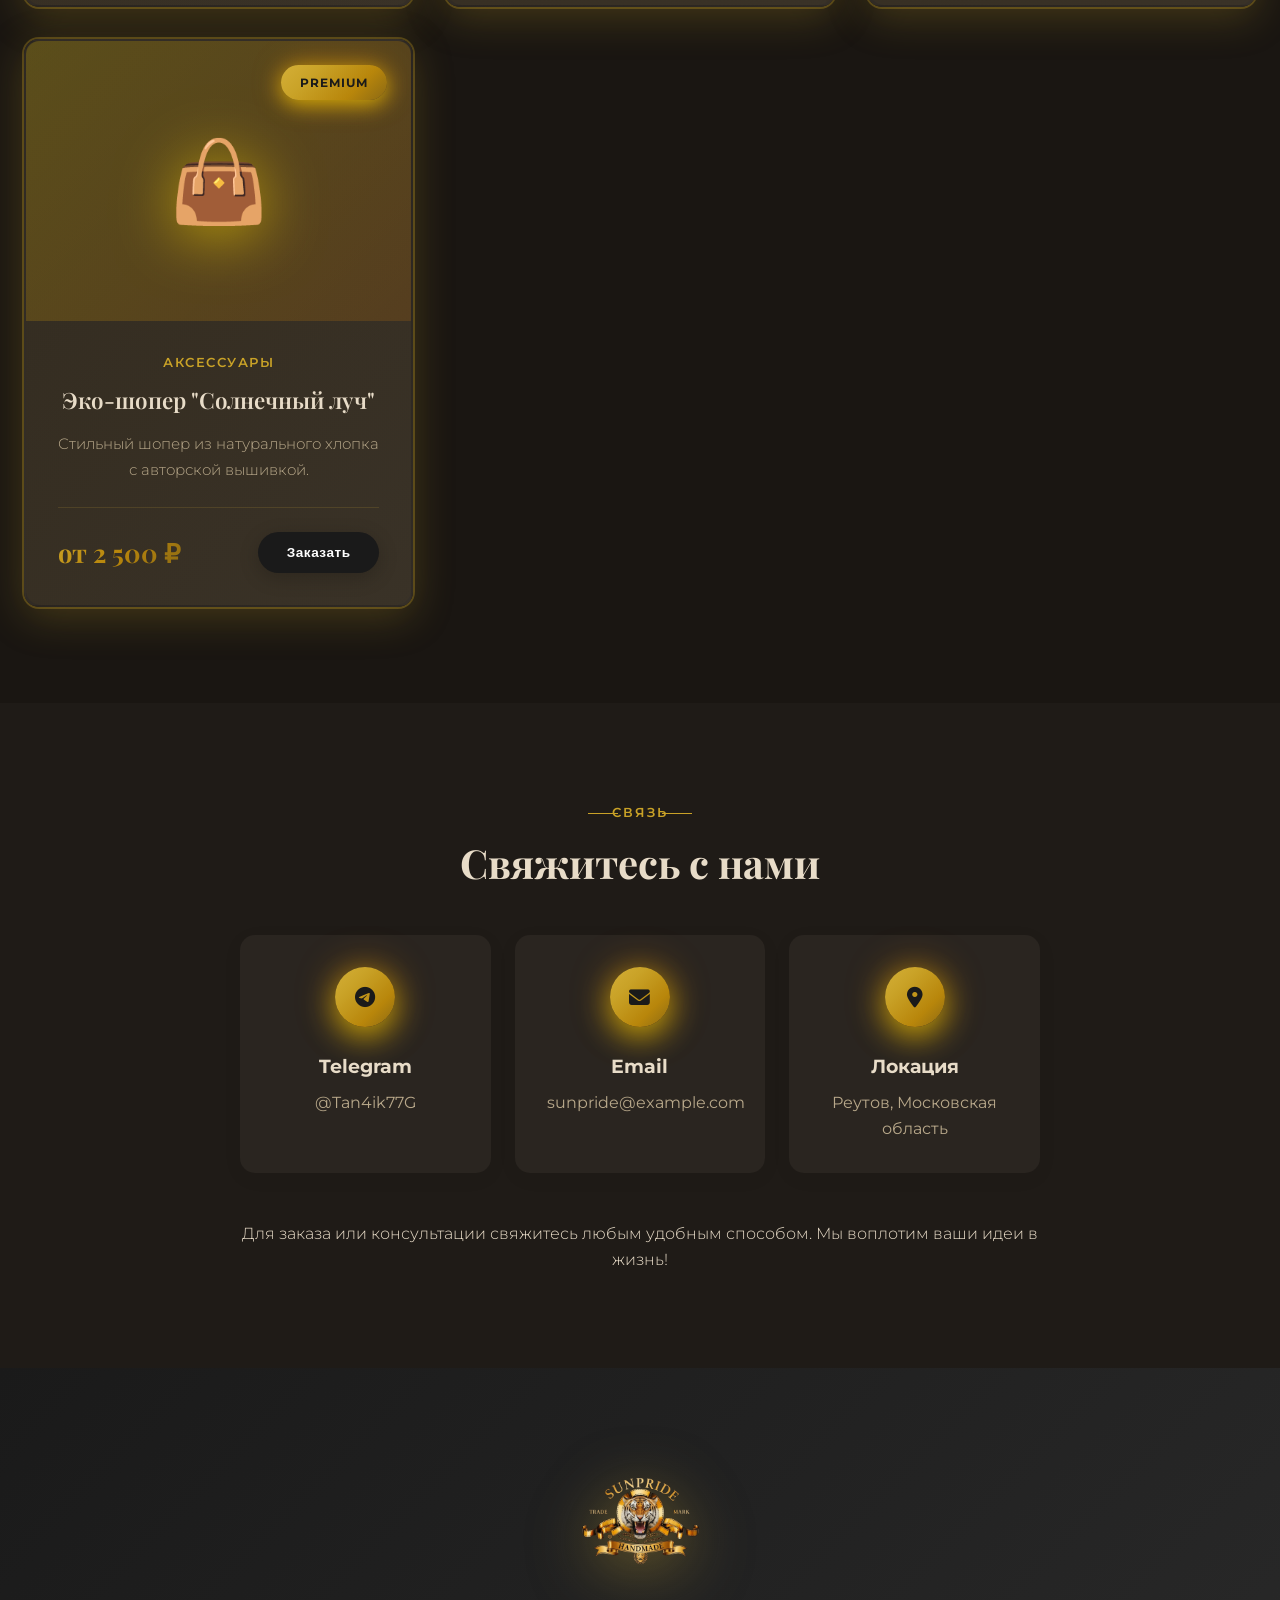
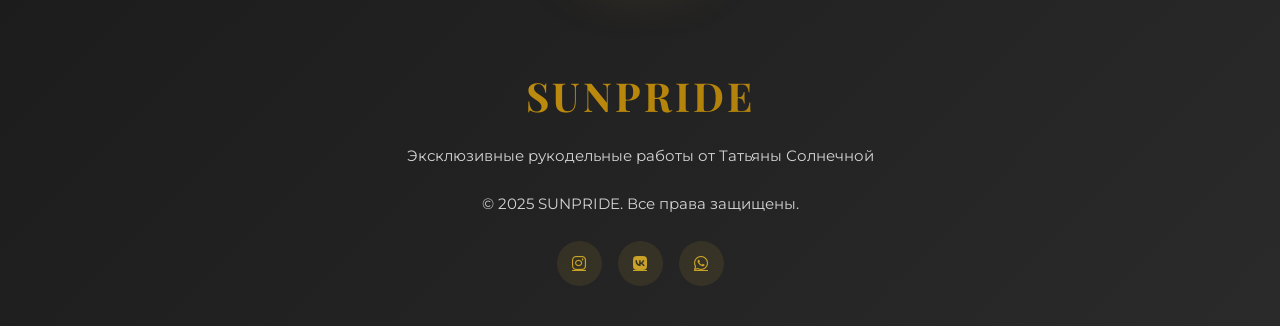
==== commit 2c7d1806: "Update index.html fix" ====
--- a/index.html
+++ b/index.html
@@ -96,8 +96,8 @@
         }
 
         .logo-svg {
-            width: 60px;
-            height: 60px;
+            width: 80px; /* Увеличил логотип в хедере */
+            height: 80px;
             filter: drop-shadow(0 5px 25px rgba(255, 215, 0, 0.6));
             transition: all 0.5s cubic-bezier(0.4, 0, 0.2, 1);
             flex-shrink: 0;
@@ -126,7 +126,7 @@
 
         .logo-text {
             font-family: var(--font-display);
-            font-size: 1.5rem;
+            font-size: 1.8rem; /* Увеличил текст логотипа */
             font-weight: 700;
             letter-spacing: 1.5px;
             background: var(--gradient-gold);
@@ -255,8 +255,8 @@
         }
 
         .hero-logo-svg {
-            width: 300px;
-            height: 300px;
+            width: 450px; /* Увеличил логотип в герое */
+            height: 450px;
             filter: drop-shadow(0 15px 50px rgba(255, 215, 0, 0.8));
             animation: gentleFloat 6s ease-in-out infinite;
             margin: 0 auto 2rem;
@@ -274,7 +274,7 @@
 
         .hero-brand-name {
             font-family: var(--font-display);
-            font-size: 3.5rem;
+            font-size: 4.5rem; /* Увеличил название бренда */
             font-weight: 900;
             letter-spacing: 4px;
             margin-bottom: 1rem;
@@ -405,16 +405,17 @@
             animation: fadeInUp 1s ease 0.9s both;
         }
 
+        /* УЛУЧШЕННАЯ КНОПКА CTA ДЛЯ КОМПЬЮТЕРНОЙ ВЕРСИИ */
         .cta-button {
             display: inline-block;
-            background: transparent;
-            color: var(--color-gold);
-            padding: 1rem 2.5rem;
+            background: var(--color-gold); /* Сделал фон золотым по умолчанию */
+            color: var(--color-charcoal); /* Текст темным для контраста */
+            padding: 1.2rem 3rem; /* Увеличил размер кнопки */
             border: 2px solid var(--color-gold);
             border-radius: 0;
             text-decoration: none;
-            font-weight: 500;
-            font-size: 0.9rem;
+            font-weight: 600; /* Сделал текст жирнее */
+            font-size: 1.1rem; /* Увеличил размер текста */
             letter-spacing: 2px;
             text-transform: uppercase;
             transition: all 0.4s cubic-bezier(0.4, 0, 0.2, 1);
@@ -422,6 +423,7 @@
             overflow: hidden;
             animation: fadeInUp 1s ease 1.1s both;
             font-family: var(--font-base);
+            box-shadow: 0 10px 30px rgba(212, 175, 55, 0.5); /* Добавил тень для выделения */
         }
 
         .cta-button::before {
@@ -431,7 +433,7 @@
             left: -100%;
             width: 100%;
             height: 100%;
-            background: var(--color-gold);
+            background: var(--color-charcoal); /* Инвертируем цвета при наведении */
             transition: left 0.5s cubic-bezier(0.4, 0, 0.2, 1);
             z-index: -1;
         }
@@ -441,10 +443,10 @@
         }
 
         .cta-button:hover {
-            color: var(--color-charcoal);
+            color: var(--color-gold); /* Текст становится золотым при наведении */
             border-color: var(--color-gold);
-            transform: translateY(-2px);
-            box-shadow: 0 8px 25px rgba(212, 175, 55, 0.3);
+            transform: translateY(-5px); /* Более заметное поднятие */
+            box-shadow: 0 15px 40px rgba(212, 175, 55, 0.7); /* Усиленная тень при наведении */
         }
 
         /* === ПРЕМИАЛЬНАЯ СЕКЦИЯ "О БРЕНДЕ" === */
@@ -893,15 +895,15 @@
         }
 
         .footer-logo-svg {
-            width: 150px;
-            height: 150px;
+            width: 200px; /* Увеличил логотип в футере */
+            height: 200px;
             filter: drop-shadow(0 10px 30px rgba(212, 175, 55, 0.5));
             margin: 0 auto 1.5rem;
         }
 
         .footer-brand {
             font-family: var(--font-display);
-            font-size: 2rem;
+            font-size: 2.5rem; /* Увеличил текст бренда в футере */
             font-weight: 700;
             letter-spacing: 3px;
             margin-bottom: 1rem;
@@ -984,12 +986,12 @@
             }
 
             .hero-logo-svg {
-                width: 200px;
-                height: 200px;
+                width: 250px; /* Уменьшил для мобильных, но больше чем было */
+                height: 250px;
             }
 
             .hero-brand-name {
-                font-size: 2.5rem;
+                font-size: 3rem; /* Уменьшил для мобильных, но больше чем было */
                 letter-spacing: 3px;
             }
 
@@ -1058,18 +1060,34 @@
             }
 
             .footer-logo-svg {
-                width: 100px;
-                height: 100px;
+                width: 120px; /* Уменьшил для мобильных, но больше чем было */
+                height: 120px;
             }
 
             .footer-brand {
-                font-size: 1.8rem;
+                font-size: 2rem; /* Уменьшил для мобильных, но больше чем было */
+            }
+            
+            /* Для мобильных возвращаем первоначальный стиль кнопки */
+            .cta-button {
+                background: transparent;
+                color: var(--color-gold);
+                padding: 1rem 2.5rem;
+                font-size: 0.9rem;
+                box-shadow: none;
+            }
+            
+            .cta-button:hover {
+                background: transparent;
+                color: var(--color-charcoal);
+                transform: translateY(-2px);
+                box-shadow: 0 8px 25px rgba(212, 175, 55, 0.3);
             }
         }
 
         @media (max-width: 480px) {
             .hero-brand-name {
-                font-size: 2rem;
+                font-size: 2.5rem;
             }
 
             .hero h1 {
@@ -1102,12 +1120,12 @@
             }
             
             .logo-text {
-                font-size: 1.2rem;
+                font-size: 1.5rem; /* Уменьшил для очень маленьких экранов */
             }
             
             .logo-svg {
-                width: 50px;
-                height: 50px;
+                width: 60px; /* Уменьшил для очень маленьких экранов */
+                height: 60px;
             }
         }
     </style>
@@ -1140,7 +1158,7 @@
     <section class="hero" id="home">
         <div class="hero-content">
             <div class="hero-logo-container">
-                <img src="https://makaka119911-oss.github.io/SUNPride/SUNPRIDE_logo.png" class="hero-logo-svg animated-tiger-logo-hero" alt="SUNPRIDE Logo" style="width: 300px; height: 300px; object-fit: contain; filter: drop-shadow(0 15px 40px rgba(212, 175, 55, 0.4)); background: transparent;">
+                <img src="https://makaka119911-oss.github.io/SUNPride/SUNPRIDE_logo.png" class="hero-logo-svg animated-tiger-logo-hero" alt="SUNPRIDE Logo" style="width: 450px; height: 450px; object-fit: contain; filter: drop-shadow(0 15px 40px rgba(212, 175, 55, 0.4)); background: transparent;">
             </div>
             <h1 class="hero-brand-name" data-text="SUNPRIDE">SUNPRIDE</h1>
             <div class="hero-subtitle">Handmade with Love</div>
@@ -1321,7 +1339,7 @@
 
     <!-- ФУТЕР -->
     <footer class="footer">
-        <img src="https://makaka119911-oss.github.io/SUNPride/SUNPRIDE_logo.png" class="footer-logo-svg animated-tiger-logo" alt="SUNPRIDE Logo" style="width: 150px; height: 150px; object-fit: contain; filter: drop-shadow(0 10px 30px rgba(212, 175, 55, 0.5)); background: transparent;">
+        <img src="https://makaka119911-oss.github.io/SUNPride/SUNPRIDE_logo.png" class="footer-logo-svg animated-tiger-logo" alt="SUNPRIDE Logo" style="width: 200px; height: 200px; object-fit: contain; filter: drop-shadow(0 10px 30px rgba(212, 175, 55, 0.5)); background: transparent;">
         <div class="footer-brand">SUNPRIDE</div>
         <p>Эксклюзивные рукодельные работы от Татьяны Солнечной</p>
         <p>&copy; 2025 SUNPRIDE. Все права защищены.</p>
@@ -1386,99 +1404,11 @@
                 icon: '🌸',
                 category: 'Панно',
                 name: 'Флористическое панно "Весенний сад"',
-                description: 'Нежное панно из стабилизированных цветов и мха. Размер 50x70 см. Сохраняет естественную красоту растений на долгие годы без специального ухода. В композиции использованы розы, гортензии, лаванда, эвкалипт.',
+                description: 'Нежное панно из стабилизированных цветов и мха. Размер 50x70 см. Сохраняет естественную красоту растений на долгие годы без специального ухода. В композиции использованы розе, гортензии, лаванда, эвкалипт.',
                 price: 'от 6 800 ₽'
             },
             {
                 icon: '✨',
                 category: 'Одежда',
                 name: 'Вечернее платье "Звездная ночь"',
-                description: 'Роскошное вечернее платье с ручной вышивкой бисером и пайетками. Создается индивидуально, учитывая все особенности вашей фигуры. Возможен выбор цвета, длины, степени открытости. Ткань: шелк, атлас или бархат премиум-класса. Время изготовления: 3-4 недели.',
-                price: 'от 15 900 ₽'
-            },
-            {
-                icon: '👜',
-                category: 'Аксессуары',
-                name: 'Эко-шопер "Солнечный луч"',
-                description: 'Стильный и практичный шопер ручной работы из натурального хлопка. Размер 40x40 см, длинные ручки для удобного ношения. Уникальный дизайн с авторской вышивкой солнечных мотивов. Экологичная альтернатива пластиковым пакетам.',
-                price: 'от 2 500 ₽'
-            }
-        ];
-
-        // Мобильное меню
-        const menuToggle = document.getElementById('menuToggle');
-        const nav = document.getElementById('nav');
-
-        menuToggle.addEventListener('click', () => {
-            nav.classList.toggle('active');
-            menuToggle.classList.toggle('active');
-        });
-
-        document.querySelectorAll('.nav a').forEach(link => {
-            link.addEventListener('click', () => {
-                nav.classList.remove('active');
-                menuToggle.classList.remove('active');
-            });
-        });
-
-        // Плавная прокрутка
-        document.querySelectorAll('a[href^="#"]').forEach(anchor => {
-            anchor.addEventListener('click', function(e) {
-                e.preventDefault();
-                const target = document.querySelector(this.getAttribute('href'));
-                if (target) {
-                    target.scrollIntoView({ behavior: 'smooth', block: 'start' });
-                }
-            });
-        });
-
-        // Хедер при прокрутке
-        window.addEventListener('scroll', () => {
-            const header = document.getElementById('header');
-            if (window.scrollY > 50) {
-                header.classList.add('scrolled');
-            } else {
-                header.classList.remove('scrolled');
-            }
-        });
-
-        // Модальное окно
-        function openModal(index) {
-            const product = products[index];
-            const modal = document.getElementById('modal');
-            
-            document.getElementById('modalIcon').textContent = product.icon;
-            document.getElementById('modalCategory').textContent = product.category;
-            document.getElementById('modalName').textContent = product.name;
-            document.getElementById('modalDescription').textContent = product.description;
-            document.getElementById('modalPrice').textContent = product.price;
-            
-            modal.classList.add('active');
-            document.body.style.overflow = 'hidden';
-        }
-
-        function closeModal() {
-            const modal = document.getElementById('modal');
-            modal.classList.remove('active');
-            document.body.style.overflow = 'auto';
-        }
-
-        document.getElementById('modal').addEventListener('click', (e) => {
-            if (e.target.id === 'modal') {
-                closeModal();
-            }
-        });
-
-        document.addEventListener('keydown', (e) => {
-            if (e.key === 'Escape') {
-                closeModal();
-            }
-        });
-
-        function orderProduct(index) {
-            const product = products[index];
-            alert(`Отлично! Вы выбрали "${product.name}". Мы свяжемся с вами в ближайшее время для уточнения деталей заказа!`);
-        }
-    </script>
-</body>
-</html>
+                description: 'Роскошное вечернее платье с ручной вышивкой бисером и пайетками.
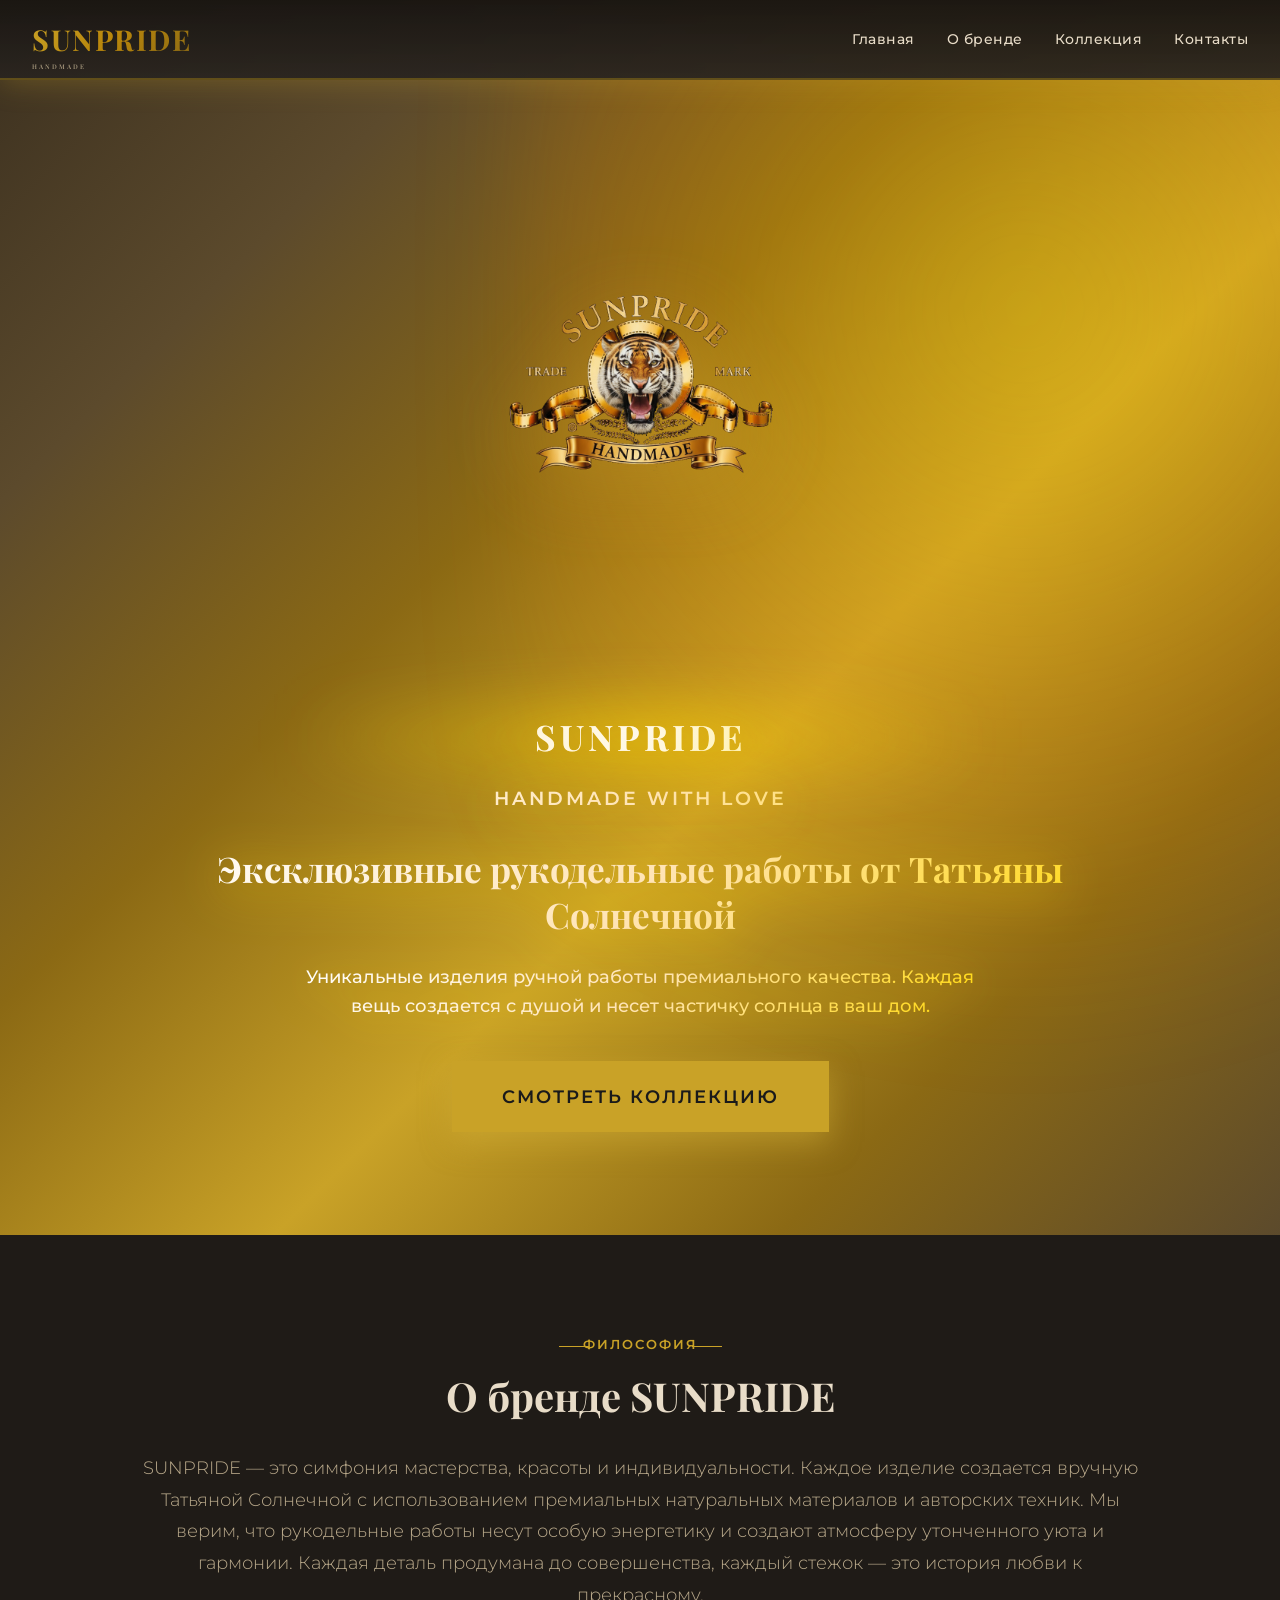
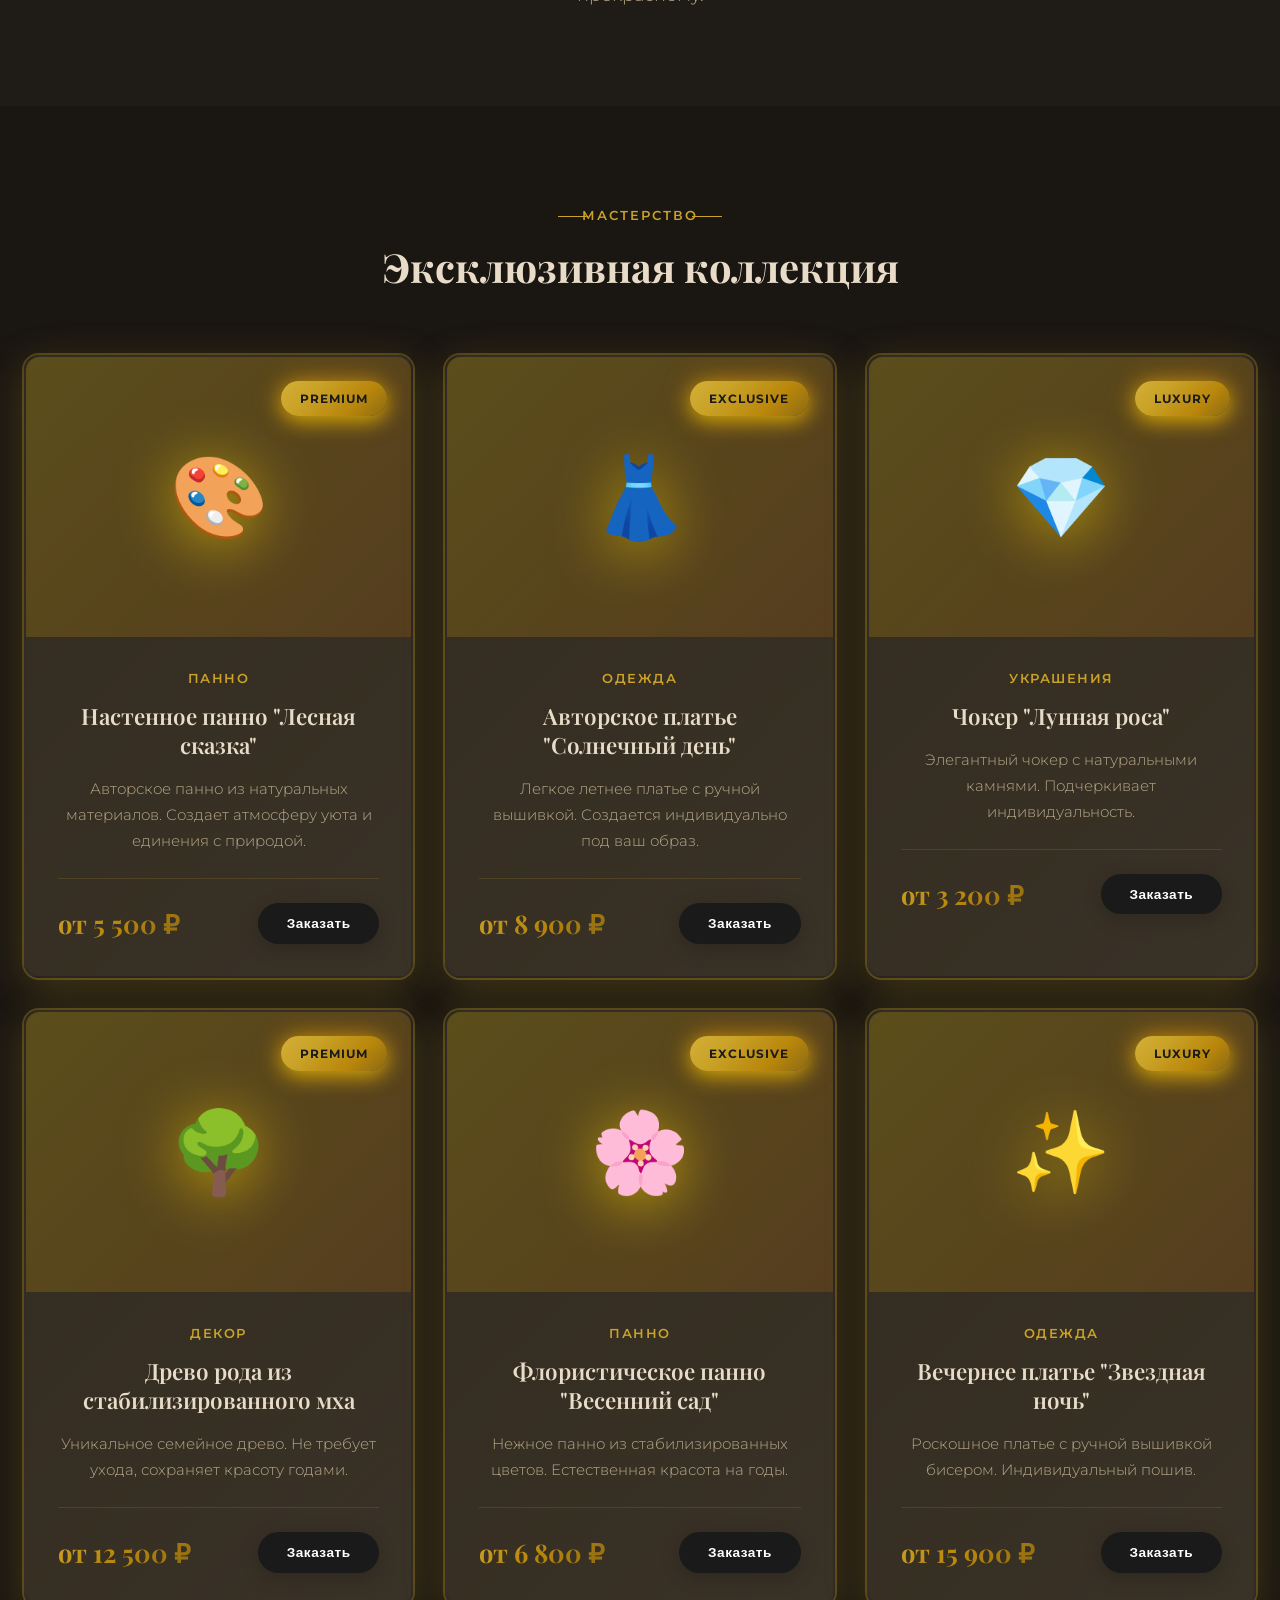
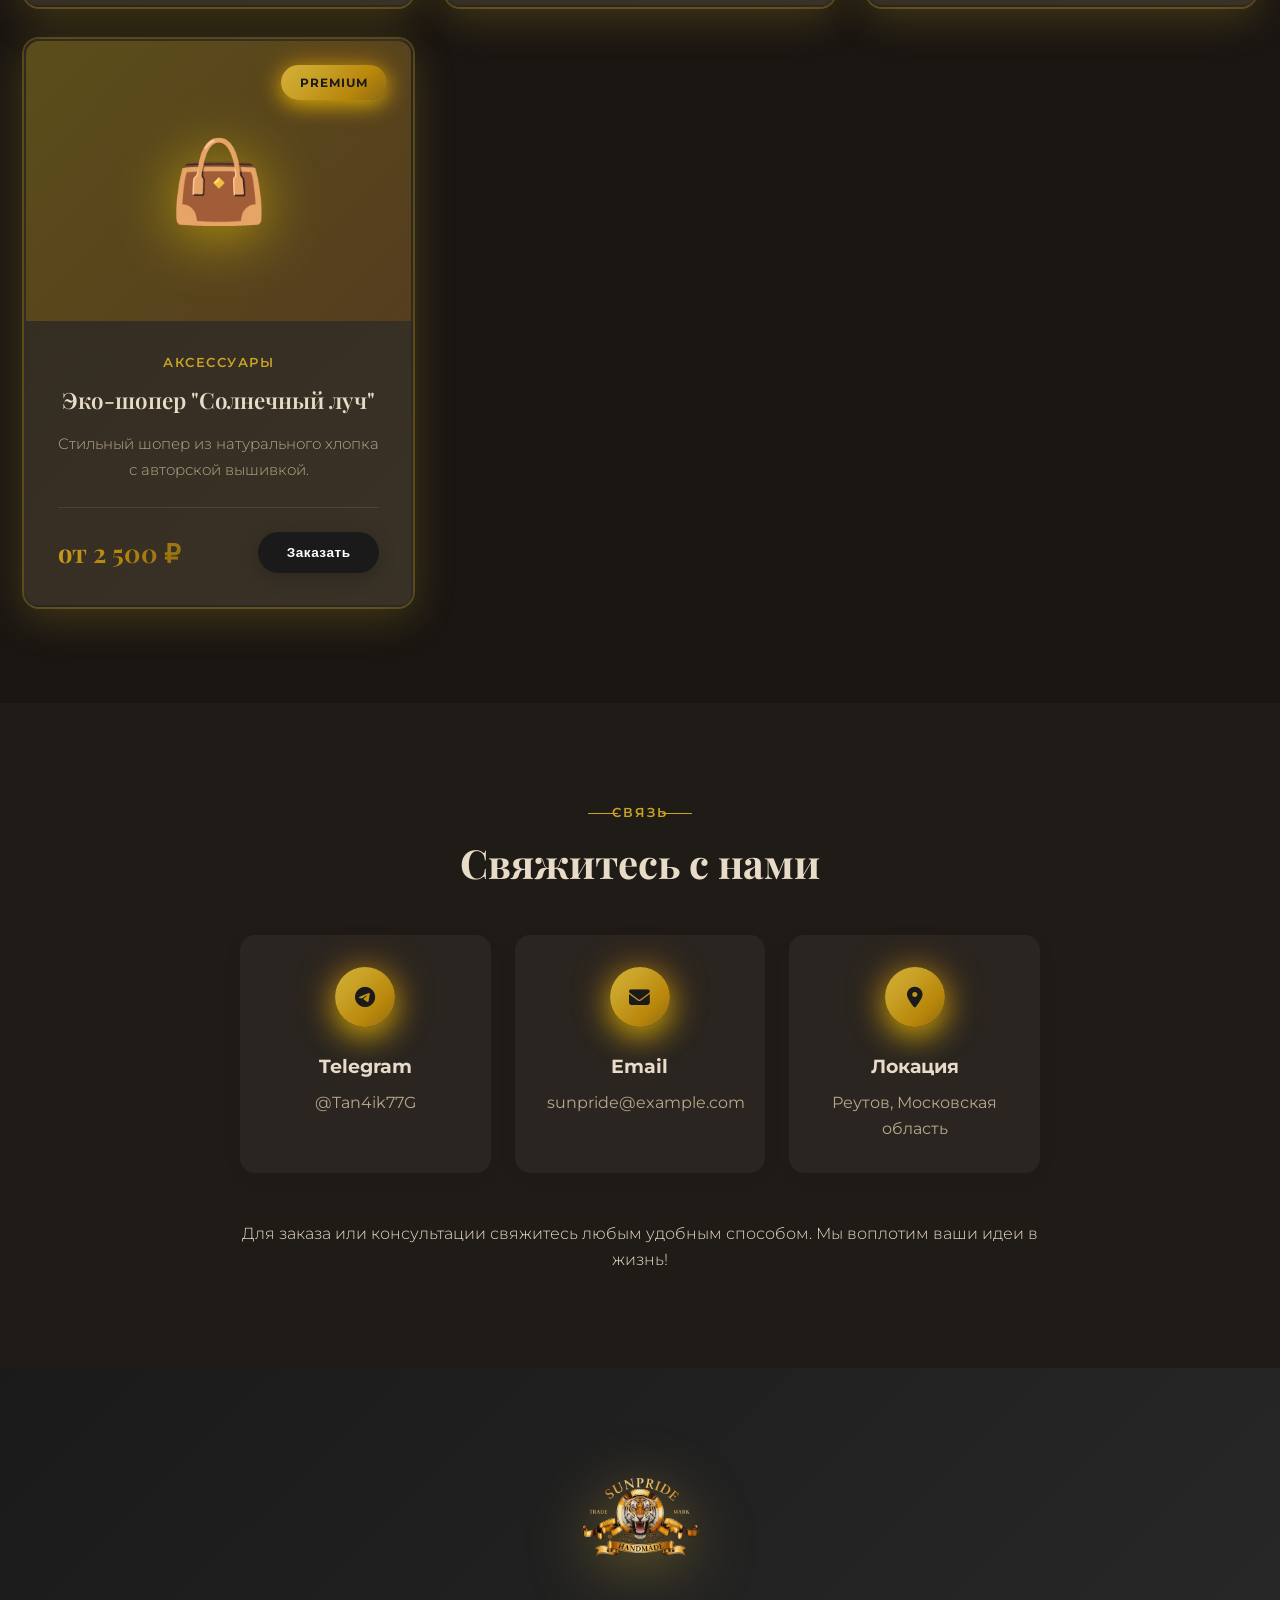
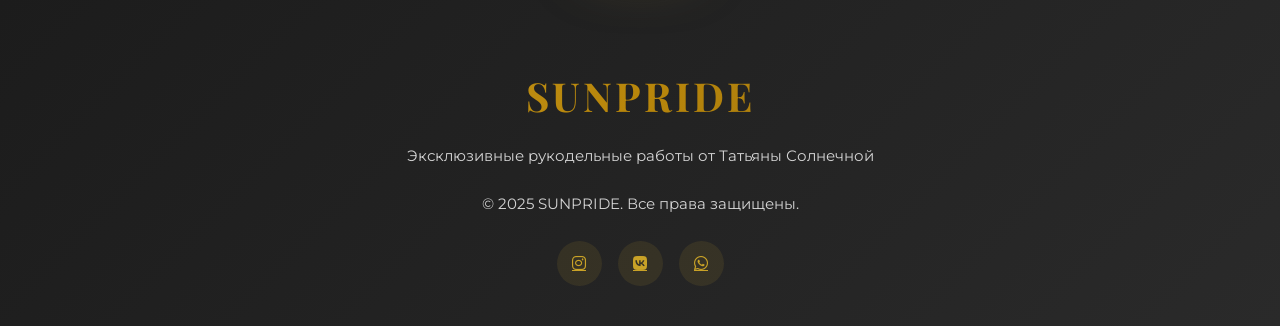
==== commit b44cdd89: "Update index.html fix" ====
--- a/index.html
+++ b/index.html
@@ -1158,7 +1158,7 @@
     <section class="hero" id="home">
         <div class="hero-content">
             <div class="hero-logo-container">
-                <img src="https://makaka119911-oss.github.io/SUNPride/SUNPRIDE_logo.png" class="hero-logo-svg animated-tiger-logo-hero" alt="SUNPRIDE Logo" style="width: 450px; height: 450px; object-fit: contain; filter: drop-shadow(0 15px 40px rgba(212, 175, 55, 0.4)); background: transparent;">
+                <img src="https://makaka119911-oss.github.io/SUNPride/SUNPRIDE_logo3.png" class="hero-logo-svg animated-tiger-logo-hero" alt="SUNPRIDE Logo" style="width: 450px; height: 450px; object-fit: contain; filter: drop-shadow(0 15px 40px rgba(212, 175, 55, 0.4)); background: transparent;">
             </div>
             <h1 class="hero-brand-name" data-text="SUNPRIDE">SUNPRIDE</h1>
             <div class="hero-subtitle">Handmade with Love</div>
@@ -1339,7 +1339,7 @@
 
     <!-- ФУТЕР -->
     <footer class="footer">
-        <img src="https://makaka119911-oss.github.io/SUNPride/SUNPRIDE_logo.png" class="footer-logo-svg animated-tiger-logo" alt="SUNPRIDE Logo" style="width: 200px; height: 200px; object-fit: contain; filter: drop-shadow(0 10px 30px rgba(212, 175, 55, 0.5)); background: transparent;">
+        <img src="https://makaka119911-oss.github.io/SUNPride/SUNPRIDE_logo3.png" class="footer-logo-svg animated-tiger-logo" alt="SUNPRIDE Logo" style="width: 200px; height: 200px; object-fit: contain; filter: drop-shadow(0 10px 30px rgba(212, 175, 55, 0.5)); background: transparent;">
         <div class="footer-brand">SUNPRIDE</div>
         <p>Эксклюзивные рукодельные работы от Татьяны Солнечной</p>
         <p>&copy; 2025 SUNPRIDE. Все права защищены.</p>
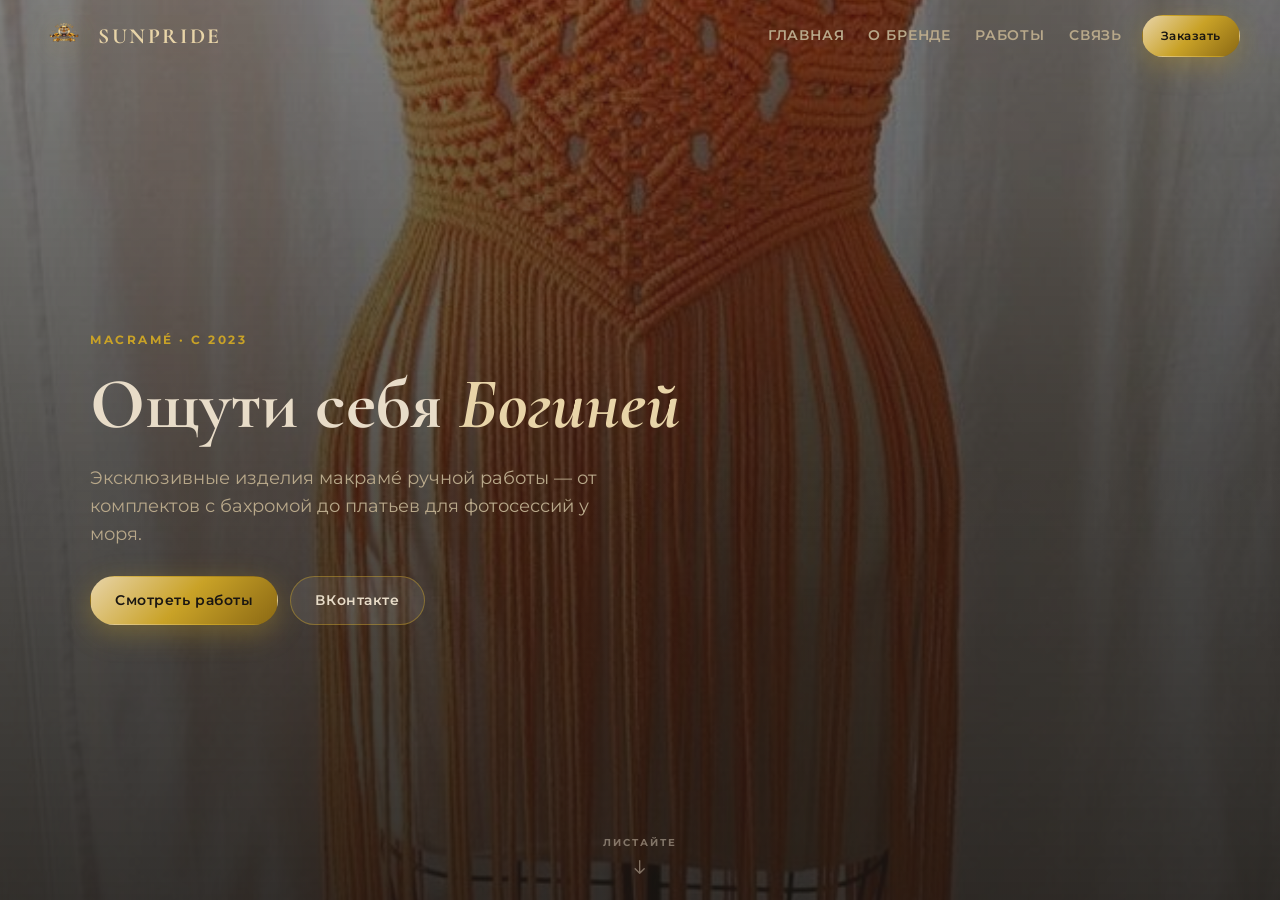
==== commit 429b9203: "Rebuild SUNPride with fullpage scroll, real macrame gallery, and gold brand. Add Swiper vertical sec" ====
--- a/index.html
+++ b/index.html
@@ -2,1413 +2,155 @@
 <html lang="ru">
 <head>
     <meta charset="UTF-8">
-    <meta name="viewport" content="width=device-width, initial-scale=1.0">
-    <title>SUNPRIDE - Эксклюзивные рукодельные работы</title>
-    <link rel="stylesheet" href="https://cdnjs.cloudflare.com/ajax/libs/font-awesome/6.4.0/css/all.min.css">
-    <style>
-        @import url('https://fonts.googleapis.com/css2?family=Playfair+Display:wght@400;500;600;700;900&family=Montserrat:wght@300;400;500;600;700;800&display=swap');
-        
-        :root {
-            /* Палитра под логотип (темное золото + бронза + черный) */
-            --color-gold: #C9A227;
-            --color-gold-light: #D4AF37;
-            --color-gold-dark: #8B6914;
-            --color-orange: #CC7000;
-            --color-amber: #D4A017;
-            --color-sun-yellow: #D4A017;
-            --color-cream: #2A2520;
-            --color-cream-dark: #352F28;
-            --color-charcoal: #1A1A1A;
-            --color-charcoal-light: #2A2A2A;
-            --color-text: #E8DCC8;
-            --color-text-light: #B8A88A;
-            --color-white: #FFFFFF;
-            
-            /* Темные золотые градиенты */
-            --gradient-gold: linear-gradient(135deg, #C9A227 0%, #B8860B 50%, #8B6914 100%);
-            --gradient-sun: linear-gradient(135deg, #D4AF37 0%, #C9A227 30%, #B8860B 70%, #8B6914 100%);
-            --gradient-luxury: linear-gradient(135deg, #D4AF37 0%, #C9A227 50%, #B8860B 100%);
-            --gradient-overlay: linear-gradient(135deg, rgba(201, 162, 39, 0.15) 0%, rgba(139, 105, 20, 0.1) 100%);
-            
-            /* Типографика */
-            --font-display: 'Playfair Display', Georgia, serif;
-            --font-base: 'Montserrat', -apple-system, BlinkMacSystemFont, sans-serif;
-            
-            /* Солнечные эффекты */
-            --shadow-luxury: 0 20px 60px rgba(255, 215, 0, 0.4);
-            --shadow-premium: 0 10px 40px rgba(255, 140, 0, 0.25);
-            --shadow-soft: 0 5px 20px rgba(255, 215, 0, 0.15);
-            --shadow-glow: 0 0 40px rgba(255, 215, 0, 0.6);
-        }
-
-        * {
-            margin: 0;
-            padding: 0;
-            box-sizing: border-box;
-        }
-
-        body {
-            font-family: var(--font-base);
-            color: var(--color-text);
-            background-color: #1A1612;
-            line-height: 1.6;
-            overflow-x: hidden;
-            font-weight: 400;
-            font-size: 16px; /* Базовый размер шрифта для лучшей читаемости */
-        }
-
-        /* === ПРЕМИАЛЬНЫЙ ХЕДЕР === */
-        .header {
-            background: linear-gradient(180deg, rgba(26, 22, 18, 0.98) 0%, rgba(42, 37, 32, 0.95) 100%);
-            padding: 1rem 0;
-            position: fixed;
-            top: 0;
-            width: 100%;
-            z-index: 1000;
-            box-shadow: 0 2px 30px rgba(201, 162, 39, 0.3);
-            backdrop-filter: blur(15px);
-            transition: all 0.6s cubic-bezier(0.4, 0, 0.2, 1);
-            border-bottom: 2px solid rgba(201, 162, 39, 0.4);
-        }
-
-        .header.scrolled {
-            padding: 0.7rem 0;
-            background: linear-gradient(180deg, rgba(26, 22, 18, 0.98) 0%, rgba(42, 37, 32, 0.95) 100%);
-            box-shadow: 0 5px 40px rgba(201, 162, 39, 0.5);
-        }
-
-        .header-content {
-            max-width: 1400px;
-            margin: 0 auto;
-            padding: 0 2rem;
-            display: flex;
-            justify-content: space-between;
-            align-items: center;
-        }
-
-        .logo {
-            display: flex;
-            align-items: center;
-            gap: 1rem;
-            text-decoration: none;
-            transition: all 0.4s ease;
-            position: relative;
-        }
-
-        .logo-svg {
-            width: 80px; /* Увеличил логотип в хедере */
-            height: 80px;
-            filter: drop-shadow(0 5px 25px rgba(255, 215, 0, 0.6));
-            transition: all 0.5s cubic-bezier(0.4, 0, 0.2, 1);
-            flex-shrink: 0;
-        }
-
-        /* Анимация тигрицы как в MGM */
-        @keyframes tigerBreathing {
-            0%, 100% { 
-                transform: translateY(0) scale(1);
-                filter: drop-shadow(0 5px 25px rgba(255, 215, 0, 0.6));
-            }
-            50% { 
-                transform: translateY(-5px) scale(1.02);
-                filter: drop-shadow(0 10px 40px rgba(255, 215, 0, 0.9));
-            }
-        }
-
-        .animated-tiger-logo {
-            animation: tigerBreathing 4s ease-in-out infinite;
-        }
-
-        .logo:hover .logo-svg {
-            transform: scale(1.05);
-            filter: drop-shadow(0 10px 40px rgba(255, 215, 0, 0.8));
-        }
-
-        .logo-text {
-            font-family: var(--font-display);
-            font-size: 1.8rem; /* Увеличил текст логотипа */
-            font-weight: 700;
-            letter-spacing: 1.5px;
-            background: var(--gradient-gold);
-            -webkit-background-clip: text;
-            -webkit-text-fill-color: transparent;
-            background-clip: text;
-            position: relative;
-        }
-
-        .logo-text::after {
-            content: 'HANDMADE';
-            position: absolute;
-            bottom: -10px;
-            left: 0;
-            font-size: 0.4rem;
-            font-weight: 500;
-            letter-spacing: 2px;
-            color: var(--color-text-light);
-            -webkit-text-fill-color: var(--color-text-light);
-        }
-
-        .nav {
-            display: flex;
-            gap: 2rem;
-        }
-
-        .nav a {
-            color: var(--color-text);
-            text-decoration: none;
-            font-weight: 500;
-            font-size: 0.9rem;
-            letter-spacing: 0.5px;
-            transition: all 0.3s ease;
-            position: relative;
-            padding: 0.5rem 0;
-        }
-
-        .nav a::after {
-            content: '';
-            position: absolute;
-            bottom: 0;
-            left: 0;
-            width: 0;
-            height: 2px;
-            background: var(--gradient-gold);
-            transition: width 0.4s cubic-bezier(0.4, 0, 0.2, 1);
-        }
-
-        .nav a:hover {
-            color: var(--color-gold);
-        }
-
-        .nav a:hover::after {
-            width: 100%;
-        }
-
-        .menu-toggle {
-            display: none;
-            flex-direction: column;
-            gap: 5px;
-            cursor: pointer;
-            background: transparent;
-            border: none;
-            padding: 5px;
-        }
-
-        .menu-toggle span {
-            width: 25px;
-            height: 2px;
-            background: var(--color-gold);
-            transition: all 0.3s ease;
-        }
-
-        /* === СОЛНЕЧНЫЙ ГЕРОЙ === */
-        .hero {
-            position: relative;
-            background: linear-gradient(135deg, #3A2F1F 0%, #5C4A2C 20%, #8B6914 40%, #C9A227 60%, #8B6914 80%, #5C4A2C 100%);
-            padding: 12rem 1rem 6rem;
-            text-align: center;
-            overflow: hidden;
-            min-height: 100vh;
-            display: flex;
-            align-items: center;
-            justify-content: center;
-        }
-
-        .hero::before {
-            content: '';
-            position: absolute;
-            top: -50%;
-            right: -20%;
-            width: 80%;
-            height: 150%;
-            background: radial-gradient(circle, rgba(255, 215, 0, 0.3) 0%, rgba(255, 140, 0, 0.15) 40%, transparent 70%);
-            animation: floatSlow 30s ease-in-out infinite;
-            filter: blur(50px);
-        }
-
-        @keyframes floatSlow {
-            0%, 100% { transform: translate(0, 0) rotate(0deg); }
-            33% { transform: translate(50px, -30px) rotate(10deg); }
-            66% { transform: translate(-30px, 50px) rotate(-5deg); }
-        }
-
-        .hero-content {
-            max-width: 1000px;
-            margin: 0 auto;
-            position: relative;
-            z-index: 2;
-        }
-
-        .hero-logo-container {
-            margin-bottom: 2rem;
-            animation: fadeInScale 1.2s cubic-bezier(0.4, 0, 0.2, 1);
-        }
-
-        @keyframes fadeInScale {
-            from {
-                opacity: 0;
-                transform: scale(0.8) translateY(30px);
-            }
-            to {
-                opacity: 1;
-                transform: scale(1) translateY(0);
-            }
-        }
-
-        .hero-logo-svg {
-            width: 450px; /* Увеличил логотип в герое */
-            height: 450px;
-            filter: drop-shadow(0 15px 50px rgba(255, 215, 0, 0.8));
-            animation: gentleFloat 6s ease-in-out infinite;
-            margin: 0 auto 2rem;
-        }
-
-        /* Усиленная анимация для героя */
-        .animated-tiger-logo-hero {
-            animation: tigerBreathing 4s ease-in-out infinite, gentleFloat 6s ease-in-out infinite;
-        }
-
-        @keyframes gentleFloat {
-            0%, 100% { transform: translateY(0) scale(1); }
-            50% { transform: translateY(-15px) scale(1.02); }
-        }
-
-        .hero-brand-name {
-            font-family: var(--font-display);
-            font-size: 4.5rem; /* Увеличил название бренда */
-            font-weight: 900;
-            letter-spacing: 4px;
-            margin-bottom: 1rem;
-            background: linear-gradient(135deg, #FFFFFF 0%, #FFE4B5 50%, #FFD700 100%);
-            -webkit-background-clip: text;
-            -webkit-text-fill-color: transparent;
-            background-clip: text;
-            text-shadow: none;
-            filter: drop-shadow(0 8px 30px rgba(255, 215, 0, 0.9));
-            animation: fadeInUp 1s ease 0.3s both, luxuryShimmer 3s ease-in-out infinite;
-            position: relative;
-        }
-
-        .hero-brand-name::before {
-            content: 'SUNPRIDE';
-            position: absolute;
-            top: 0;
-            left: 0;
-            right: 0;
-            background: linear-gradient(90deg, 
-                transparent 0%, 
-                rgba(255, 255, 255, 0.8) 25%, 
-                rgba(255, 215, 0, 0.9) 50%, 
-                rgba(255, 255, 255, 0.8) 75%, 
-                transparent 100%);
-            background-size: 200% 100%;
-            -webkit-background-clip: text;
-            -webkit-text-fill-color: transparent;
-            background-clip: text;
-            animation: shimmerSlide 4s linear infinite;
-            z-index: 2;
-        }
-
-        .hero-brand-name::after {
-            content: '';
-            position: absolute;
-            top: 50%;
-            left: 50%;
-            width: 100%;
-            height: 100%;
-            background: radial-gradient(circle, rgba(255, 215, 0, 0.4) 0%, transparent 70%);
-            filter: blur(30px);
-            animation: glowPulse 2s ease-in-out infinite;
-            z-index: -1;
-            transform: translate(-50%, -50%);
-        }
-
-        @keyframes luxuryShimmer {
-            0%, 100% { 
-                filter: drop-shadow(0 8px 30px rgba(255, 215, 0, 0.9)) 
-                        drop-shadow(0 0 20px rgba(255, 215, 0, 0.6));
-            }
-            50% { 
-                filter: drop-shadow(0 10px 40px rgba(255, 255, 255, 1)) 
-                        drop-shadow(0 0 40px rgba(255, 215, 0, 1));
-            }
-        }
-
-        @keyframes shimmerSlide {
-            0% { background-position: -200% 0; }
-            100% { background-position: 200% 0; }
-        }
-
-        @keyframes glowPulse {
-            0%, 100% { 
-                opacity: 0.6;
-                transform: translate(-50%, -50%) scale(1);
-            }
-            50% { 
-                opacity: 1;
-                transform: translate(-50%, -50%) scale(1.2);
-            }
-        }
-
-        @keyframes fadeInUp {
-            from {
-                opacity: 0;
-                transform: translateY(30px);
-            }
-            to {
-                opacity: 1;
-                transform: translateY(0);
-            }
-        }
-
-        .hero-subtitle {
-            font-size: 1.2rem;
-            letter-spacing: 3px;
-            text-transform: uppercase;
-            background: linear-gradient(135deg, #FFFFFF 0%, #FFE4B5 50%, #FFD700 100%);
-            -webkit-background-clip: text;
-            -webkit-text-fill-color: transparent;
-            background-clip: text;
-            margin-bottom: 2rem;
-            font-weight: 600;
-            text-shadow: none;
-            filter: drop-shadow(0 6px 25px rgba(255, 215, 0, 0.8));
-            animation: fadeInUp 1s ease 0.5s both;
-        }
-
-        .hero h1 {
-            font-family: var(--font-display);
-            font-size: 2.2rem;
-            font-weight: 700;
-            line-height: 1.3;
-            background: linear-gradient(135deg, #FFFFFF 0%, #FFE4B5 50%, #FFD700 100%);
-            -webkit-background-clip: text;
-            -webkit-text-fill-color: transparent;
-            background-clip: text;
-            margin-bottom: 1.5rem;
-            text-shadow: none;
-            filter: drop-shadow(0 6px 25px rgba(255, 215, 0, 0.8));
-            animation: fadeInUp 1s ease 0.7s both;
-        }
-
-        .hero p {
-            font-size: 1.1rem;
-            background: linear-gradient(135deg, #FFFFFF 0%, #FFE4B5 50%, #FFD700 100%);
-            -webkit-background-clip: text;
-            -webkit-text-fill-color: transparent;
-            background-clip: text;
-            max-width: 700px;
-            margin: 0 auto 2.5rem;
-            line-height: 1.7;
-            font-weight: 500;
-            text-shadow: none;
-            filter: drop-shadow(0 5px 20px rgba(255, 215, 0, 0.7));
-            animation: fadeInUp 1s ease 0.9s both;
-        }
-
-        /* УЛУЧШЕННАЯ КНОПКА CTA ДЛЯ КОМПЬЮТЕРНОЙ ВЕРСИИ */
-        .cta-button {
-            display: inline-block;
-            background: var(--color-gold); /* Сделал фон золотым по умолчанию */
-            color: var(--color-charcoal); /* Текст темным для контраста */
-            padding: 1.2rem 3rem; /* Увеличил размер кнопки */
-            border: 2px solid var(--color-gold);
-            border-radius: 0;
-            text-decoration: none;
-            font-weight: 600; /* Сделал текст жирнее */
-            font-size: 1.1rem; /* Увеличил размер текста */
-            letter-spacing: 2px;
-            text-transform: uppercase;
-            transition: all 0.4s cubic-bezier(0.4, 0, 0.2, 1);
-            position: relative;
-            overflow: hidden;
-            animation: fadeInUp 1s ease 1.1s both;
-            font-family: var(--font-base);
-            box-shadow: 0 10px 30px rgba(212, 175, 55, 0.5); /* Добавил тень для выделения */
-        }
-
-        .cta-button::before {
-            content: '';
-            position: absolute;
-            top: 0;
-            left: -100%;
-            width: 100%;
-            height: 100%;
-            background: var(--color-charcoal); /* Инвертируем цвета при наведении */
-            transition: left 0.5s cubic-bezier(0.4, 0, 0.2, 1);
-            z-index: -1;
-        }
-
-        .cta-button:hover::before {
-            left: 0;
-        }
-
-        .cta-button:hover {
-            color: var(--color-gold); /* Текст становится золотым при наведении */
-            border-color: var(--color-gold);
-            transform: translateY(-5px); /* Более заметное поднятие */
-            box-shadow: 0 15px 40px rgba(212, 175, 55, 0.7); /* Усиленная тень при наведении */
-        }
-
-        /* === ПРЕМИАЛЬНАЯ СЕКЦИЯ "О БРЕНДЕ" === */
-        .about {
-            padding: 6rem 1.5rem;
-            background: #1F1B17;
-            position: relative;
-        }
-
-        .about-content {
-            max-width: 1000px;
-            margin: 0 auto;
-            text-align: center;
-        }
-
-        .section-label {
-            display: inline-block;
-            color: var(--color-gold);
-            font-size: 0.8rem;
-            letter-spacing: 2px;
-            text-transform: uppercase;
-            font-weight: 600;
-            margin-bottom: 1rem;
-            position: relative;
-            padding: 0 1.5rem;
-        }
-
-        .section-label::before,
-        .section-label::after {
-            content: '';
-            position: absolute;
-            top: 50%;
-            width: 30px;
-            height: 1px;
-            background: var(--color-gold);
-        }
-
-        .section-label::before {
-            left: 0;
-        }
-
-        .section-label::after {
-            right: 0;
-        }
-
-        .section-title {
-            font-family: var(--font-display);
-            font-size: 2.5rem;
-            font-weight: 700;
-            color: var(--color-text);
-            margin-bottom: 2rem;
-            line-height: 1.2;
-        }
-
-        .about-text {
-            font-size: 1.1rem;
-            line-height: 1.8;
-            color: var(--color-text-light);
-            font-weight: 300;
-        }
-
-        /* === ПРЕМИАЛЬНЫЕ КАРТОЧКИ ТОВАРОВ === */
-        .products {
-            padding: 6rem 1.5rem;
-            background: #1A1612;
-        }
-
-        .products-container {
-            max-width: 1400px;
-            margin: 0 auto;
-        }
-
-        .products-grid {
-            display: grid;
-            grid-template-columns: repeat(auto-fit, minmax(320px, 1fr));
-            gap: 2rem;
-            margin-top: 4rem;
-        }
-
-        .product-card {
-            background: linear-gradient(135deg, #2A2520 0%, #352F28 100%);
-            border-radius: 15px;
-            overflow: hidden;
-            box-shadow: 0 10px 40px rgba(201, 162, 39, 0.25), 0 0 0 2px rgba(201, 162, 39, 0.3);
-            transition: all 0.6s cubic-bezier(0.4, 0, 0.2, 1);
-            cursor: pointer;
-            position: relative;
-            border: 2px solid transparent;
-        }
-
-        .product-card::before {
-            content: '';
-            position: absolute;
-            top: 0;
-            left: 0;
-            right: 0;
-            bottom: 0;
-            background: var(--gradient-gold);
-            opacity: 0.05;
-            transition: opacity 0.6s ease;
-            z-index: 0;
-            border-radius: 15px;
-        }
-
-        .product-card::after {
-            content: '';
-            position: absolute;
-            top: -50%;
-            right: -50%;
-            width: 200%;
-            height: 200%;
-            background: radial-gradient(circle, rgba(255, 215, 0, 0.3) 0%, transparent 70%);
-            opacity: 0;
-            transition: all 0.8s ease;
-            z-index: 0;
-            pointer-events: none;
-        }
-
-        .product-card:hover {
-            transform: translateY(-15px) scale(1.02);
-            box-shadow: 0 20px 60px rgba(255, 215, 0, 0.4), 0 0 80px rgba(255, 140, 0, 0.3), 0 0 0 3px rgba(255, 215, 0, 0.5);
-            border-color: rgba(255, 215, 0, 0.6);
-        }
-
-        .product-card:hover::before {
-            opacity: 0.12;
-        }
-
-        .product-card:hover::after {
-            opacity: 1;
-            animation: sunRays 3s ease-in-out infinite;
-        }
-
-        @keyframes sunRays {
-            0%, 100% { 
-                transform: rotate(0deg) scale(1);
-                opacity: 0.6;
-            }
-            50% { 
-                transform: rotate(180deg) scale(1.1);
-                opacity: 0.8;
-            }
-        }
-
-        .product-image-container {
-            width: 100%;
-            height: 280px;
-            background: linear-gradient(135deg, rgba(255, 215, 0, 0.2) 0%, rgba(255, 140, 0, 0.15) 100%);
-            display: flex;
-            align-items: center;
-            justify-content: center;
-            position: relative;
-            overflow: hidden;
-        }
-
-        .product-image-container::before {
-            content: '';
-            position: absolute;
-            top: -50%;
-            left: -50%;
-            width: 200%;
-            height: 200%;
-            background: radial-gradient(circle at center, rgba(255, 215, 0, 0.4) 0%, transparent 60%);
-            animation: rotateLight 15s linear infinite;
-            opacity: 0;
-            transition: opacity 0.6s ease;
-        }
-
-        .product-card:hover .product-image-container::before {
-            opacity: 1;
-        }
-
-        @keyframes rotateLight {
-            from { transform: rotate(0deg); }
-            to { transform: rotate(360deg); }
-        }
-
-        .product-icon {
-            font-size: 5rem;
-            filter: drop-shadow(0 8px 30px rgba(255, 215, 0, 0.6));
-            transition: all 0.6s ease;
-            position: relative;
-            z-index: 2;
-        }
-
-        .product-card:hover .product-icon {
-            transform: scale(1.15) rotate(5deg);
-            filter: drop-shadow(0 15px 50px rgba(255, 215, 0, 0.9));
-            animation: iconPulse 2s ease-in-out infinite;
-        }
-
-        @keyframes iconPulse {
-            0%, 100% { transform: scale(1.15) rotate(5deg); }
-            50% { transform: scale(1.2) rotate(-5deg); }
-        }
-
-        .product-badge {
-            position: absolute;
-            top: 1.5rem;
-            right: 1.5rem;
-            background: var(--gradient-sun);
-            color: var(--color-charcoal);
-            padding: 0.5rem 1.2rem;
-            border-radius: 50px;
-            font-size: 0.75rem;
-            font-weight: 700;
-            letter-spacing: 1px;
-            text-transform: uppercase;
-            box-shadow: 0 5px 20px rgba(255, 215, 0, 0.6), 0 0 30px rgba(255, 140, 0, 0.4);
-        }
-
-        .product-info {
-            padding: 2rem;
-            position: relative;
-            z-index: 1;
-        }
-
-        .product-category {
-            color: var(--color-gold);
-            font-size: 0.8rem;
-            text-transform: uppercase;
-            letter-spacing: 1.5px;
-            margin-bottom: 0.8rem;
-            font-weight: 600;
-        }
-
-        .product-name {
-            font-family: var(--font-display);
-            font-size: 1.4rem;
-            font-weight: 600;
-            color: var(--color-text);
-            margin-bottom: 1rem;
-            line-height: 1.3;
-        }
-
-        .product-description {
-            color: var(--color-text-light);
-            line-height: 1.7;
-            margin-bottom: 1.5rem;
-            font-weight: 300;
-            font-size: 0.95rem;
-        }
-
-        .product-footer {
-            display: flex;
-            justify-content: space-between;
-            align-items: center;
-            padding-top: 1.5rem;
-            border-top: 1px solid rgba(212, 175, 55, 0.15);
-        }
-
-        .product-price {
-            font-family: var(--font-display);
-            font-size: 1.6rem;
-            font-weight: 700;
-            background: var(--gradient-gold);
-            -webkit-background-clip: text;
-            -webkit-text-fill-color: transparent;
-            background-clip: text;
-        }
-
-        .order-button {
-            background: var(--color-charcoal);
-            color: var(--color-white);
-            padding: 0.8rem 1.8rem;
-            border-radius: 50px;
-            text-decoration: none;
-            font-weight: 600;
-            font-size: 0.85rem;
-            letter-spacing: 0.5px;
-            transition: all 0.4s cubic-bezier(0.4, 0, 0.2, 1);
-            border: none;
-            cursor: pointer;
-            box-shadow: 0 5px 20px rgba(0, 0, 0, 0.2);
-        }
-
-        .order-button:hover {
-            background: var(--color-gold);
-            transform: scale(1.05);
-            box-shadow: 0 8px 30px rgba(212, 175, 55, 0.5);
-        }
-
-        /* === МОДАЛЬНОЕ ОКНО === */
-        .modal {
-            display: none;
-            position: fixed;
-            top: 0;
-            left: 0;
-            width: 100%;
-            height: 100%;
-            background: rgba(0, 0, 0, 0.85);
-            z-index: 2000;
-            align-items: center;
-            justify-content: center;
-            padding: 1rem;
-            backdrop-filter: blur(10px);
-        }
-
-        .modal.active {
-            display: flex;
-            animation: fadeIn 0.4s ease;
-        }
-
-        @keyframes fadeIn {
-            from { opacity: 0; }
-            to { opacity: 1; }
-        }
-
-        .modal-content {
-            background: var(--color-white);
-            border-radius: 20px;
-            max-width: 800px;
-            width: 100%;
-            max-height: 90vh;
-            overflow-y: auto;
-            position: relative;
-            animation: modalSlide 0.5s cubic-bezier(0.4, 0, 0.2, 1);
-            box-shadow: 0 25px 70px rgba(0, 0, 0, 0.3);
-        }
-
-        @keyframes modalSlide {
-            from {
-                opacity: 0;
-                transform: translateY(-50px) scale(0.95);
-            }
-            to {
-                opacity: 1;
-                transform: translateY(0) scale(1);
-            }
-        }
-
-        .modal-image-container {
-            width: 100%;
-            height: 350px;
-            background: linear-gradient(135deg, rgba(212, 175, 55, 0.1) 0%, rgba(183, 110, 121, 0.08) 100%);
-            display: flex;
-            align-items: center;
-            justify-content: center;
-            position: relative;
-        }
-
-        .modal-icon {
-            font-size: 6rem;
-            filter: drop-shadow(0 10px 30px rgba(212, 175, 55, 0.4));
-        }
-
-        .modal-info {
-            padding: 2.5rem;
-        }
-
-        .modal-close {
-            position: absolute;
-            top: 1.5rem;
-            right: 1.5rem;
-            background: var(--color-white);
-            border: none;
-            font-size: 1.5rem;
-            cursor: pointer;
-            width: 40px;
-            height: 40px;
-            border-radius: 50%;
-            display: flex;
-            align-items: center;
-            justify-content: center;
-            box-shadow: 0 5px 20px rgba(0, 0, 0, 0.2);
-            transition: all 0.3s ease;
-            z-index: 10;
-            color: var(--color-text);
-        }
-
-        .modal-close:hover {
-            transform: rotate(90deg) scale(1.1);
-            background: var(--color-gold);
-            color: var(--color-white);
-        }
-
-        /* === КОНТАКТЫ === */
-        .contact {
-            padding: 6rem 1.5rem;
-            background: #1F1B17;
-        }
-
-        .contact-content {
-            max-width: 800px;
-            margin: 0 auto;
-            text-align: center;
-        }
-
-        .contact-grid {
-            display: grid;
-            grid-template-columns: repeat(auto-fit, minmax(250px, 1fr));
-            gap: 1.5rem;
-            margin-top: 3rem;
-        }
-
-        .contact-item {
-            background: var(--color-cream);
-            padding: 2rem;
-            border-radius: 15px;
-            transition: all 0.4s ease;
-            box-shadow: 0 5px 20px rgba(0, 0, 0, 0.05);
-        }
-
-        .contact-item:hover {
-            transform: translateY(-10px);
-            box-shadow: 0 15px 40px rgba(212, 175, 55, 0.2);
-        }
-
-        .contact-icon {
-            width: 60px;
-            height: 60px;
-            background: var(--gradient-sun);
-            border-radius: 50%;
-            display: flex;
-            align-items: center;
-            justify-content: center;
-            margin: 0 auto 1.5rem;
-            font-size: 1.3rem;
-            color: var(--color-charcoal);
-            box-shadow: 0 10px 30px rgba(255, 215, 0, 0.6), 0 0 40px rgba(255, 140, 0, 0.4);
-        }
-
-        .contact-item h3 {
-            font-size: 1.2rem;
-            margin-bottom: 0.5rem;
-            color: var(--color-text);
-        }
-
-        .contact-item a, .contact-item span {
-            color: var(--color-text-light);
-            text-decoration: none;
-            font-weight: 400;
-            transition: color 0.3s ease;
-        }
-
-        .contact-item a:hover {
-            color: var(--color-gold);
-        }
-
-        /* === ФУТЕР === */
-        .footer {
-            background: linear-gradient(135deg, #1A1A1A 0%, #2A2A2A 100%);
-            color: var(--color-white);
-            padding: 4rem 1.5rem 2.5rem;
-            text-align: center;
-        }
-
-        .footer-logo-svg {
-            width: 200px; /* Увеличил логотип в футере */
-            height: 200px;
-            filter: drop-shadow(0 10px 30px rgba(212, 175, 55, 0.5));
-            margin: 0 auto 1.5rem;
-        }
-
-        .footer-brand {
-            font-family: var(--font-display);
-            font-size: 2.5rem; /* Увеличил текст бренда в футере */
-            font-weight: 700;
-            letter-spacing: 3px;
-            margin-bottom: 1rem;
-            background: var(--gradient-gold);
-            -webkit-background-clip: text;
-            -webkit-text-fill-color: transparent;
-            background-clip: text;
-        }
-
-        .footer p {
-            opacity: 0.8;
-            margin-bottom: 1.5rem;
-            font-size: 0.95rem;
-        }
-
-        .social-links {
-            display: flex;
-            gap: 1rem;
-            justify-content: center;
-            margin-top: 1.5rem;
-        }
-
-        .social-links a {
-            width: 45px;
-            height: 45px;
-            background: rgba(212, 175, 55, 0.1);
-            border-radius: 50%;
-            display: flex;
-            align-items: center;
-            justify-content: center;
-            color: var(--color-gold);
-            transition: all 0.3s ease;
-        }
-
-        .social-links a:hover {
-            background: var(--color-gold);
-            color: var(--color-charcoal);
-            transform: translateY(-5px);
-        }
-
-        /* === АДАПТИВНОСТЬ === */
-        @media (max-width: 1200px) {
-            .products-grid {
-                grid-template-columns: repeat(2, 1fr);
-                gap: 1.5rem;
-            }
-        }
-
-        @media (max-width: 768px) {
-            .header-content {
-                padding: 0 1rem;
-            }
-            
-            .menu-toggle {
-                display: flex;
-            }
-
-            .nav {
-                position: absolute;
-                top: 100%;
-                left: 0;
-                right: 0;
-                background: linear-gradient(180deg, rgba(26, 22, 18, 0.98) 0%, rgba(42, 37, 32, 0.95) 100%);
-                flex-direction: column;
-                padding: 1.5rem;
-                box-shadow: 0 10px 30px rgba(255, 215, 0, 0.3);
-                display: none;
-                gap: 1rem;
-                border-top: 2px solid rgba(255, 215, 0, 0.3);
-                backdrop-filter: blur(15px);
-            }
-
-            .nav.active {
-                display: flex;
-            }
-
-            .hero {
-                padding: 8rem 1rem 4rem;
-                min-height: auto;
-            }
-
-            .hero-logo-svg {
-                width: 250px; /* Уменьшил для мобильных, но больше чем было */
-                height: 250px;
-            }
-
-            .hero-brand-name {
-                font-size: 3rem; /* Уменьшил для мобильных, но больше чем было */
-                letter-spacing: 3px;
-            }
-
-            .hero h1 {
-                font-size: 1.6rem;
-            }
-
-            .hero p {
-                font-size: 1rem;
-            }
-            
-            .hero-subtitle {
-                font-size: 1rem;
-                letter-spacing: 2px;
-            }
-
-            .section-title {
-                font-size: 2rem;
-            }
-
-            .about, .products, .contact {
-                padding: 4rem 1rem;
-            }
-
-            .products-grid {
-                grid-template-columns: 1fr;
-                gap: 1.5rem;
-            }
-
-            .product-card {
-                max-width: 100%;
-            }
-
-            .product-image-container {
-                height: 220px;
-            }
-
-            .product-icon {
-                font-size: 3.5rem;
-            }
-
-            .contact-grid {
-                grid-template-columns: 1fr;
-                gap: 1rem;
-            }
-
-            .modal-content {
-                max-width: 95%;
-                margin: 0.5rem;
-            }
-
-            .modal-image-container {
-                height: 250px;
-            }
-
-            .modal-icon {
-                font-size: 4rem;
-            }
-
-            .modal-info {
-                padding: 1.5rem;
-            }
-
-            .footer {
-                padding: 3rem 1rem 2rem;
-            }
-
-            .footer-logo-svg {
-                width: 120px; /* Уменьшил для мобильных, но больше чем было */
-                height: 120px;
-            }
-
-            .footer-brand {
-                font-size: 2rem; /* Уменьшил для мобильных, но больше чем было */
-            }
-            
-            /* Для мобильных возвращаем первоначальный стиль кнопки */
-            .cta-button {
-                background: transparent;
-                color: var(--color-gold);
-                padding: 1rem 2.5rem;
-                font-size: 0.9rem;
-                box-shadow: none;
-            }
-            
-            .cta-button:hover {
-                background: transparent;
-                color: var(--color-charcoal);
-                transform: translateY(-2px);
-                box-shadow: 0 8px 25px rgba(212, 175, 55, 0.3);
-            }
-        }
-
-        @media (max-width: 480px) {
-            .hero-brand-name {
-                font-size: 2.5rem;
-            }
-
-            .hero h1 {
-                font-size: 1.4rem;
-            }
-            
-            .hero p {
-                font-size: 0.95rem;
-            }
-            
-            .hero-subtitle {
-                font-size: 0.9rem;
-            }
-
-            .cta-button {
-                padding: 0.9rem 2rem;
-                font-size: 0.85rem;
-            }
-
-            .section-title {
-                font-size: 1.8rem;
-            }
-
-            .product-name {
-                font-size: 1.2rem;
-            }
-
-            .product-price {
-                font-size: 1.4rem;
-            }
-            
-            .logo-text {
-                font-size: 1.5rem; /* Уменьшил для очень маленьких экранов */
-            }
-            
-            .logo-svg {
-                width: 60px; /* Уменьшил для очень маленьких экранов */
-                height: 60px;
-            }
-        }
-    </style>
+    <meta name="viewport" content="width=device-width, initial-scale=1.0, viewport-fit=cover">
+    <title>SUNPRIDE Macramé — макрамé ручной работы</title>
+    <meta name="description" content="Sun Pride Macramé — эксклюзивные изделия и мастер-классы от Татьяны Солнечной. Ощути себя Богиней.">
+    <meta name="theme-color" content="#1a1612">
+    <link rel="preconnect" href="https://fonts.googleapis.com">
+    <link rel="preconnect" href="https://fonts.gstatic.com" crossorigin>
+    <link href="https://fonts.googleapis.com/css2?family=Cormorant+Garamond:ital,wght@0,600;0,700;1,500&family=Montserrat:wght@400;500;600;700&display=swap" rel="stylesheet">
+    <link rel="stylesheet" href="https://cdn.jsdelivr.net/npm/swiper@11/swiper-bundle.min.css">
+    <link rel="stylesheet" href="assets/css/style.css?v=1">
+    <link rel="icon" href="assets/img/logo-mark.svg" type="image/svg+xml">
 </head>
 <body>
-    <!-- ХЕДЕР -->
     <header class="header" id="header">
-        <div class="header-content">
-            <a href="#home" class="logo">
-                <svg class="logo-svg" viewBox="0 0 240 240" xmlns="http://www.w3.org/2000/svg" style="display: none;">
-                    <!-- SVG код логотипа остается без изменений -->
-                </svg>
-                <div class="logo-text">SUNPRIDE</div>
+        <div class="header__inner">
+            <a class="logo" href="#home">
+                <img class="logo__img" src="assets/img/logo-tiger.png" width="48" height="48" alt="">
+                <span class="logo__text">SUNPRIDE</span>
             </a>
-            <nav class="nav" id="nav">
-                <a href="#home">Главная</a>
-                <a href="#about">О бренде</a>
-                <a href="#products">Коллекция</a>
-                <a href="#contact">Контакты</a>
+            <nav class="nav" aria-label="Меню">
+                <a href="#home" data-goto="home">Главная</a>
+                <a href="#about" data-goto="about">О бренде</a>
+                <a href="#works" data-goto="works">Работы</a>
+                <a href="#contact" data-goto="contact">Связь</a>
             </nav>
-            <button class="menu-toggle" id="menuToggle" aria-label="Открыть меню">
-                <span></span>
-                <span></span>
-                <span></span>
+            <a class="btn btn--gold btn--sm" href="https://t.me/Tan4ik77G" target="_blank" rel="noopener noreferrer">Заказать</a>
+            <button class="burger" type="button" aria-label="Меню" aria-expanded="false" aria-controls="mobileNav">
+                <span></span><span></span><span></span>
             </button>
+        </div>
+        <div class="mobile-nav" id="mobileNav" hidden>
+            <a href="#home" data-goto="home">Главная</a>
+            <a href="#about" data-goto="about">О бренде</a>
+            <a href="#works" data-goto="works">Работы</a>
+            <a href="#contact" data-goto="contact">Связь</a>
         </div>
     </header>
 
-    <!-- ГЕРОЙ-СЕКЦИЯ -->
-    <section class="hero" id="home">
-        <div class="hero-content">
-            <div class="hero-logo-container">
-                <img src="https://makaka119911-oss.github.io/SUNPride/SUNPRIDE_logo3.png" class="hero-logo-svg animated-tiger-logo-hero" alt="SUNPRIDE Logo" style="width: 450px; height: 450px; object-fit: contain; filter: drop-shadow(0 15px 40px rgba(212, 175, 55, 0.4)); background: transparent;">
-            </div>
-            <h1 class="hero-brand-name" data-text="SUNPRIDE">SUNPRIDE</h1>
-            <div class="hero-subtitle">Handmade with Love</div>
-            <h1>Эксклюзивные рукодельные работы от Татьяны Солнечной</h1>
-            <p>Уникальные изделия ручной работы премиального качества. Каждая вещь создается с душой и несет частичку солнца в ваш дом.</p>
-            <a href="#products" class="cta-button">Смотреть коллекцию</a>
-        </div>
-    </section>
-
-    <!-- О БРЕНДЕ -->
-    <section class="about" id="about">
-        <div class="about-content">
-            <div class="section-label">Философия</div>
-            <h2 class="section-title">О бренде SUNPRIDE</h2>
-            <p class="about-text">
-                SUNPRIDE — это симфония мастерства, красоты и индивидуальности. Каждое изделие создается вручную Татьяной Солнечной с использованием премиальных натуральных материалов и авторских техник. 
-                Мы верим, что рукодельные работы несут особую энергетику и создают атмосферу утонченного уюта и гармонии. Каждая деталь продумана до совершенства, каждый стежок — это история любви к прекрасному.
-            </p>
-        </div>
-    </section>
-
-    <!-- КОЛЛЕКЦИЯ -->
-    <section class="products" id="products">
-        <div class="products-container" style="text-align: center;">
-            <div class="section-label">Мастерство</div>
-            <h2 class="section-title">Эксклюзивная коллекция</h2>
-
-            <div class="products-grid">
-                <!-- Панно -->
-                <div class="product-card" onclick="openModal(0)">
-                    <div class="product-image-container">
-                        <div class="product-icon">🎨</div>
-                        <div class="product-badge">Premium</div>
-                    </div>
-                    <div class="product-info">
-                        <div class="product-category">Панно</div>
-                        <h3 class="product-name">Настенное панно "Лесная сказка"</h3>
-                        <p class="product-description">Авторское панно из натуральных материалов. Создает атмосферу уюта и единения с природой.</p>
-                        <div class="product-footer">
-                            <div class="product-price">от 5 500 ₽</div>
-                            <button class="order-button" onclick="event.stopPropagation(); orderProduct(0)">Заказать</button>
-                        </div>
-                    </div>
-                </div>
-
-                <!-- Платье -->
-                <div class="product-card" onclick="openModal(1)">
-                    <div class="product-image-container">
-                        <div class="product-icon">👗</div>
-                        <div class="product-badge">Exclusive</div>
-                    </div>
-                    <div class="product-info">
-                        <div class="product-category">Одежда</div>
-                        <h3 class="product-name">Авторское платье "Солнечный день"</h3>
-                        <p class="product-description">Легкое летнее платье с ручной вышивкой. Создается индивидуально под ваш образ.</p>
-                        <div class="product-footer">
-                            <div class="product-price">от 8 900 ₽</div>
-                            <button class="order-button" onclick="event.stopPropagation(); orderProduct(1)">Заказать</button>
-                        </div>
-                    </div>
-                </div>
-
-                <!-- Чокер -->
-                <div class="product-card" onclick="openModal(2)">
-                    <div class="product-image-container">
-                        <div class="product-icon">💎</div>
-                        <div class="product-badge">Luxury</div>
-                    </div>
-                    <div class="product-info">
-                        <div class="product-category">Украшения</div>
-                        <h3 class="product-name">Чокер "Лунная роса"</h3>
-                        <p class="product-description">Элегантный чокер с натуральными камнями. Подчеркивает индивидуальность.</p>
-                        <div class="product-footer">
-                            <div class="product-price">от 3 200 ₽</div>
-                            <button class="order-button" onclick="event.stopPropagation(); orderProduct(2)">Заказать</button>
-                        </div>
-                    </div>
-                </div>
-
-                <!-- Древо -->
-                <div class="product-card" onclick="openModal(3)">
-                    <div class="product-image-container">
-                        <div class="product-icon">🌳</div>
-                        <div class="product-badge">Premium</div>
-                    </div>
-                    <div class="product-info">
-                        <div class="product-category">Декор</div>
-                        <h3 class="product-name">Древо рода из стабилизированного мха</h3>
-                        <p class="product-description">Уникальное семейное древо. Не требует ухода, сохраняет красоту годами.</p>
-                        <div class="product-footer">
-                            <div class="product-price">от 12 500 ₽</div>
-                            <button class="order-button" onclick="event.stopPropagation(); orderProduct(3)">Заказать</button>
-                        </div>
-                    </div>
-                </div>
-
-                <!-- Флористика -->
-                <div class="product-card" onclick="openModal(4)">
-                    <div class="product-image-container">
-                        <div class="product-icon">🌸</div>
-                        <div class="product-badge">Exclusive</div>
-                    </div>
-                    <div class="product-info">
-                        <div class="product-category">Панно</div>
-                        <h3 class="product-name">Флористическое панно "Весенний сад"</h3>
-                        <p class="product-description">Нежное панно из стабилизированных цветов. Естественная красота на годы.</p>
-                        <div class="product-footer">
-                            <div class="product-price">от 6 800 ₽</div>
-                            <button class="order-button" onclick="event.stopPropagation(); orderProduct(4)">Заказать</button>
-                        </div>
-                    </div>
-                </div>
-
-                <!-- Вечернее платье -->
-                <div class="product-card" onclick="openModal(5)">
-                    <div class="product-image-container">
-                        <div class="product-icon">✨</div>
-                        <div class="product-badge">Luxury</div>
-                    </div>
-                    <div class="product-info">
-                        <div class="product-category">Одежда</div>
-                        <h3 class="product-name">Вечернее платье "Звездная ночь"</h3>
-                        <p class="product-description">Роскошное платье с ручной вышивкой бисером. Индивидуальный пошив.</p>
-                        <div class="product-footer">
-                            <div class="product-price">от 15 900 ₽</div>
-                            <button class="order-button" onclick="event.stopPropagation(); orderProduct(5)">Заказать</button>
-                        </div>
-                    </div>
-                </div>
-
-                <!-- Шопер -->
-                <div class="product-card" onclick="openModal(6)">
-                    <div class="product-image-container">
-                        <div class="product-icon">👜</div>
-                        <div class="product-badge">Premium</div>
-                    </div>
-                    <div class="product-info">
-                        <div class="product-category">Аксессуары</div>
-                        <h3 class="product-name">Эко-шопер "Солнечный луч"</h3>
-                        <p class="product-description">Стильный шопер из натурального хлопка с авторской вышивкой.</p>
-                        <div class="product-footer">
-                            <div class="product-price">от 2 500 ₽</div>
-                            <button class="order-button" onclick="event.stopPropagation(); orderProduct(6)">Заказать</button>
-                        </div>
+    <div class="fp swiper" id="fullpage">
+        <div class="swiper-wrapper">
+            <!-- HOME -->
+            <div class="swiper-slide fp__slide" data-hash="home">
+                <div class="fp__bg" data-swiper-parallax="-20%" data-swiper-parallax-scale="1.12"
+                     style="background-image: url(assets/img/hero-poster.jpg)"></div>
+                <div class="fp__overlay"></div>
+                <div class="fp__content container">
+                    <p class="eyebrow" data-swiper-parallax-y="-60" data-swiper-parallax-opacity="0">Macramé · с 2023</p>
+                    <h1 data-swiper-parallax-y="-80" data-swiper-parallax-opacity="0">
+                        Ощути себя <em>Богиней</em>
+                    </h1>
+                    <p class="fp__lead" data-swiper-parallax-y="-100" data-swiper-parallax-opacity="0">
+                        Эксклюзивные изделия макрамé ручной работы — от комплектов с бахромой до платьев для фотосессий у моря.
+                    </p>
+                    <div class="fp__actions" data-swiper-parallax-y="-120" data-swiper-parallax-opacity="0">
+                        <a class="btn btn--gold" href="#works" data-goto="works">Смотреть работы</a>
+                        <a class="btn btn--ghost" href="https://vk.com/sunpride_handmade" target="_blank" rel="noopener noreferrer">ВКонтакте</a>
                     </div>
                 </div>
             </div>
-        </div>
-    </section>
 
-    <!-- КОНТАКТЫ -->
-    <section class="contact" id="contact">
-        <div class="contact-content">
-            <div class="section-label">Связь</div>
-            <h2 class="section-title">Свяжитесь с нами</h2>
-            <div class="contact-grid">
-                <div class="contact-item">
-                    <div class="contact-icon"><i class="fab fa-telegram"></i></div>
-                    <h3>Telegram</h3>
-                    <a href="https://t.me/Tan4ik77G" target="_blank">@Tan4ik77G</a>
-                </div>
-                <div class="contact-item">
-                    <div class="contact-icon"><i class="fas fa-envelope"></i></div>
-                    <h3>Email</h3>
-                    <a href="mailto:sunpride@example.com">sunpride@example.com</a>
-                </div>
-                <div class="contact-item">
-                    <div class="contact-icon"><i class="fas fa-map-marker-alt"></i></div>
-                    <h3>Локация</h3>
-                    <span>Реутов, Московская область</span>
+            <!-- ABOUT -->
+            <div class="swiper-slide fp__slide" data-hash="about">
+                <div class="fp__bg" data-swiper-parallax="-20%" data-swiper-parallax-scale="1.12"
+                     style="background-image: url(assets/img/about-tatyana.jpg)"></div>
+                <div class="fp__overlay fp__overlay--warm"></div>
+                <div class="fp__content container fp__content--split">
+                    <div class="about-box" data-swiper-parallax-y="-50" data-swiper-parallax-opacity="0">
+                        <p class="eyebrow">Философия</p>
+                        <h2>Магия в каждом узле</h2>
+                        <p>Татьяна Солнечная плетёт платья, топы и образы на заказ — каждая нить с любовью. Коллекция «Богини современности» для уверенности на фотосессии, у моря или на особом вечере.</p>
+                        <ul class="tags">
+                            <li>ручная работа</li>
+                            <li>на заказ</li>
+                            <li>премиум материалы</li>
+                        </ul>
+                    </div>
                 </div>
             </div>
-            <p style="margin-top: 3rem; font-weight: 300;">
-                Для заказа или консультации свяжитесь любым удобным способом. Мы воплотим ваши идеи в жизнь!
-            </p>
-        </div>
-    </section>
 
-    <!-- ФУТЕР -->
-    <footer class="footer">
-        <img src="https://makaka119911-oss.github.io/SUNPride/SUNPRIDE_logo3.png" class="footer-logo-svg animated-tiger-logo" alt="SUNPRIDE Logo" style="width: 200px; height: 200px; object-fit: contain; filter: drop-shadow(0 10px 30px rgba(212, 175, 55, 0.5)); background: transparent;">
-        <div class="footer-brand">SUNPRIDE</div>
-        <p>Эксклюзивные рукодельные работы от Татьяны Солнечной</p>
-        <p>&copy; 2025 SUNPRIDE. Все права защищены.</p>
-        <div class="social-links">
-            <a href="#"><i class="fab fa-instagram"></i></a>
-            <a href="#"><i class="fab fa-vk"></i></a>
-            <a href="#"><i class="fab fa-whatsapp"></i></a>
-        </div>
-    </footer>
+            <!-- WORKS -->
+            <div class="swiper-slide fp__slide" data-hash="works">
+                <div class="fp__bg" data-swiper-parallax="-20%" data-swiper-parallax-scale="1.12"
+                     style="background-image: url(assets/img/work-gold-set.jpg)"></div>
+                <div class="fp__overlay fp__overlay--dark"></div>
+                <div class="fp__content container">
+                    <div class="section-head" data-swiper-parallax-y="-40" data-swiper-parallax-opacity="0">
+                        <p class="eyebrow">Портфолио</p>
+                        <h2>Примеры работ</h2>
+                    </div>
+                    <div class="works-grid" data-slider-wheel-ignore data-swiper-parallax-y="-60" data-swiper-parallax-opacity="0">
+                        <button type="button" class="work-card" data-lightbox="assets/img/work-pink.jpg" data-caption="Розовая нежность">
+                            <img src="assets/img/work-pink.jpg" alt="Розовый комплект" loading="lazy">
+                            <span>Розовая нежность</span>
+                        </button>
+                        <button type="button" class="work-card" data-lightbox="assets/img/work-gold-set.jpg" data-caption="Золотой комплект">
+                            <img src="assets/img/work-gold-set.jpg" alt="Золотой комплект" loading="lazy">
+                            <span>Золотой комплект</span>
+                        </button>
+                        <button type="button" class="work-card" data-lightbox="assets/img/work-mama-daughter.jpg" data-caption="Мама и дочка">
+                            <img src="assets/img/work-mama-daughter.jpg" alt="Мама и дочка" loading="lazy">
+                            <span>Мама и дочка</span>
+                        </button>
+                        <button type="button" class="work-card" data-lightbox="assets/img/work-red.jpg" data-caption="Красный трансформер">
+                            <img src="assets/img/work-red.jpg" alt="Красный трансформер" loading="lazy">
+                            <span>Красный трансформер</span>
+                        </button>
+                    </div>
+                    <div class="fp__social-row">
+                        <a href="https://t.me/macramesunpride" target="_blank" rel="noopener noreferrer">Telegram</a>
+                        <a href="https://vk.com/sunpride_handmade" target="_blank" rel="noopener noreferrer">ВКонтакте</a>
+                    </div>
+                </div>
+            </div>
 
-    <!-- МОДАЛЬНОЕ ОКНО -->
-    <div class="modal" id="modal">
-        <div class="modal-content">
-            <button class="modal-close" onclick="closeModal()">&times;</button>
-            <div class="modal-image-container">
-                <div class="modal-icon" id="modalIcon"></div>
-            </div>
-            <div class="modal-info">
-                <div class="product-category" id="modalCategory"></div>
-                <h3 class="product-name" id="modalName"></h3>
-                <p class="product-description" id="modalDescription"></p>
-                <div style="margin-top: 2.5rem;">
-                    <div class="product-price" id="modalPrice" style="margin-bottom: 1rem;"></div>
-                    <p style="color: var(--color-text-light); margin-bottom: 2rem;">Для оформления заказа свяжитесь с нами удобным способом.</p>
-                    <a href="#contact" class="cta-button" onclick="closeModal()">Связаться с нами</a>
+            <!-- CONTACT -->
+            <div class="swiper-slide fp__slide" data-hash="contact">
+                <div class="fp__bg" data-swiper-parallax="-20%" data-swiper-parallax-scale="1.12"
+                     style="background-image: url(assets/img/work-mama-daughter.jpg)"></div>
+                <div class="fp__overlay"></div>
+                <div class="fp__content container">
+                    <div class="contact-box" data-swiper-parallax-y="-50" data-swiper-parallax-opacity="0">
+                        <p class="eyebrow">Связь</p>
+                        <h2>Заказ изделия или вопрос</h2>
+                        <p>Напишите в Telegram — ответим про индивидуальный пошив и мастер-классы.</p>
+                        <div class="contact-box__actions">
+                            <a class="btn btn--gold btn--lg" href="https://t.me/Tan4ik77G" target="_blank" rel="noopener noreferrer">@Tan4ik77G</a>
+                            <a class="btn btn--ghost btn--lg" href="https://t.me/macramesunpride" target="_blank" rel="noopener noreferrer">Канал</a>
+                        </div>
+                        <img class="contact-box__logo" src="assets/img/logo-tiger.png" width="120" height="120" alt="SUNPRIDE">
+                        <p class="contact-box__copy">&copy; <span id="year"></span> Sun Pride Macramé · Татьяна Солнечная</p>
+                    </div>
                 </div>
             </div>
         </div>
     </div>
 
-    <script>
-        const products = [
-            {
-                icon: '🎨',
-                category: 'Панно',
-                name: 'Настенное панно "Лесная сказка"',
-                description: 'Авторское панно ручной работы из натуральных материалов. Размер 60x80 см. Идеально впишется в интерьер гостиной или спальни, создавая атмосферу уюта и единения с природой. Использованы экологически чистые материалы: джут, сухоцветы, натуральное дерево.',
-                price: 'от 5 500 ₽'
-            },
-            {
-                icon: '👗',
-                category: 'Одежда',
-                name: 'Авторское платье "Солнечный день"',
-                description: 'Легкое летнее платье из натуральных тканей с ручной вышивкой. Размеры: S, M, L, XL. Каждое платье уникально и создается под заказ с учетом ваших пожеланий по цвету, узору и декору. Ткань: 100% хлопок или лен. Время изготовления: 10-14 дней.',
-                price: 'от 8 900 ₽'
-            },
-            {
-                icon: '💎',
-                category: 'Украшения',
-                name: 'Чокер "Лунная роса"',
-                description: 'Элегантный чокер ручной работы с натуральными камнями и авторским плетением. Длина регулируется. Материалы: лунный камень, горный хрусталь, ювелирная проволока. Подчеркнет вашу индивидуальность и дополнит любой образ — от повседневного до вечернего.',
-                price: 'от 3 200 ₽'
-            },
-            {
-                icon: '🌳',
-                category: 'Панно / Декор',
-                name: 'Древо рода из стабилизированного мха',
-                description: 'Уникальное семейное древо из натурального стабилизированного мха. Размеры: от 40x50 см до 100x120 см. Не требует полива и специального ухода, сохраняет свежесть и яркость годами. Возможно добавление фотографий членов семьи, имен, дат. Идеальный подарок для семьи.',
-                price: 'от 12 500 ₽'
-            },
-            {
-                icon: '🌸',
-                category: 'Панно',
-                name: 'Флористическое панно "Весенний сад"',
-                description: 'Нежное панно из стабилизированных цветов и мха. Размер 50x70 см. Сохраняет естественную красоту растений на долгие годы без специального ухода. В композиции использованы розе, гортензии, лаванда, эвкалипт.',
-                price: 'от 6 800 ₽'
-            },
-            {
-                icon: '✨',
-                category: 'Одежда',
-                name: 'Вечернее платье "Звездная ночь"',
-                description: 'Роскошное вечернее платье с ручной вышивкой бисером и пайетками.
+    <a class="scroll-hint" href="#about" data-goto="about" aria-label="Листайте вниз">
+        <span>листайте</span>
+        <svg width="18" height="18" viewBox="0 0 20 20" fill="none" aria-hidden="true"><path d="M10 3v14M10 17l-5-5M10 17l5-5" stroke="currentColor" stroke-width="1.5" stroke-linecap="round" stroke-linejoin="round"/></svg>
+    </a>
+
+    <div class="lightbox" id="lightbox" role="dialog" aria-modal="true" hidden>
+        <button type="button" class="lightbox__close" data-lightbox-close aria-label="Закрыть">&times;</button>
+        <figure class="lightbox__stage">
+            <img class="lightbox__img" src="" alt="">
+            <figcaption class="lightbox__caption"></figcaption>
+        </figure>
+    </div>
+
+    <script src="https://cdn.jsdelivr.net/npm/swiper@11/swiper-bundle.min.js"></script>
+    <script src="assets/js/main.js?v=1" defer></script>
+</body>
+</html>
--- a/assets/css/style.css
+++ b/assets/css/style.css
@@ -0,0 +1,479 @@
+/* Hallmark · pre-emit: gold macrame fullpage · P4 H4 E4 S5 R4 V4 */
+:root {
+    --gold: #c9a227;
+    --gold-light: #e8d4a8;
+    --gold-dark: #8b6914;
+    --charcoal: #1a1612;
+    --charcoal-soft: #2a2520;
+    --text: #e8dcc8;
+    --text-muted: #b8a88a;
+    --font-display: "Cormorant Garamond", Georgia, serif;
+    --font-body: "Montserrat", system-ui, sans-serif;
+    --header-h: 72px;
+}
+
+*, *::before, *::after { box-sizing: border-box; margin: 0; padding: 0; }
+
+html {
+    scroll-behavior: smooth;
+    overflow-x: clip;
+}
+
+body {
+    font-family: var(--font-body);
+    font-size: 1rem;
+    line-height: 1.6;
+    color: var(--text);
+    background: var(--charcoal);
+    overflow-x: clip;
+}
+
+body.fp-lock { overflow: hidden; }
+
+img { max-width: 100%; display: block; }
+
+a { color: inherit; }
+
+.container {
+    width: min(100% - 32px, 1100px);
+    margin-inline: auto;
+}
+
+/* Header */
+.header {
+    position: fixed;
+    inset: 0 0 auto;
+    z-index: 200;
+    border-bottom: 1px solid transparent;
+    transition: background 0.3s ease, border-color 0.3s ease;
+}
+
+.header--solid {
+    background: rgba(26, 22, 18, 0.92);
+    backdrop-filter: blur(12px);
+    border-bottom-color: rgba(201, 162, 39, 0.25);
+}
+
+.header__inner {
+    display: flex;
+    align-items: center;
+    gap: 20px;
+    min-height: var(--header-h);
+    width: min(100% - 32px, 1200px);
+    margin-inline: auto;
+}
+
+.logo {
+    display: flex;
+    align-items: center;
+    gap: 10px;
+    text-decoration: none;
+    color: var(--text);
+}
+
+.logo__img {
+    width: 48px;
+    height: 48px;
+    object-fit: contain;
+    filter: drop-shadow(0 4px 16px rgba(201, 162, 39, 0.4));
+}
+
+.logo__text {
+    font-family: var(--font-display);
+    font-size: 1.35rem;
+    font-weight: 700;
+    letter-spacing: 0.12em;
+    color: var(--gold-light);
+}
+
+.nav {
+    display: none;
+    gap: 24px;
+    margin-left: auto;
+}
+
+.nav a {
+    text-decoration: none;
+    font-size: 0.85rem;
+    font-weight: 600;
+    letter-spacing: 0.06em;
+    text-transform: uppercase;
+    color: var(--text-muted);
+    transition: color 0.2s;
+}
+
+.nav a:hover { color: var(--gold); }
+
+.burger {
+    display: flex;
+    flex-direction: column;
+    gap: 5px;
+    margin-left: auto;
+    padding: 8px;
+    border: none;
+    background: none;
+    cursor: pointer;
+}
+
+.burger span {
+    display: block;
+    width: 22px;
+    height: 2px;
+    background: var(--gold-light);
+}
+
+.mobile-nav {
+    display: flex;
+    flex-direction: column;
+    gap: 4px;
+    padding: 12px 16px 20px;
+    background: rgba(26, 22, 18, 0.98);
+    border-bottom: 1px solid rgba(201, 162, 39, 0.2);
+}
+
+.mobile-nav[hidden] { display: none; }
+
+.mobile-nav a {
+    padding: 12px 8px;
+    text-decoration: none;
+    font-weight: 600;
+    color: var(--text);
+}
+
+/* Buttons */
+.btn {
+    display: inline-flex;
+    align-items: center;
+    justify-content: center;
+    padding: 12px 24px;
+    border-radius: 999px;
+    font-weight: 600;
+    font-size: 0.88rem;
+    letter-spacing: 0.04em;
+    text-decoration: none;
+    border: 1px solid transparent;
+    cursor: pointer;
+    transition: transform 0.2s, box-shadow 0.2s;
+}
+
+.btn--sm { padding: 10px 18px; font-size: 0.78rem; }
+.btn--lg { padding: 14px 28px; font-size: 0.95rem; }
+
+.btn--gold {
+    background: linear-gradient(135deg, var(--gold-light), var(--gold), var(--gold-dark));
+    color: var(--charcoal);
+    box-shadow: 0 8px 28px rgba(201, 162, 39, 0.35);
+}
+
+.btn--gold:hover { transform: translateY(-2px); }
+
+.btn--ghost {
+    background: rgba(255, 255, 255, 0.08);
+    border-color: rgba(201, 162, 39, 0.45);
+    color: var(--text);
+}
+
+.header__inner > .btn--gold { display: none; }
+
+/* Fullpage swiper */
+.fp {
+    width: 100%;
+    height: 100svh;
+}
+
+.fp__slide {
+    position: relative;
+    overflow: hidden;
+}
+
+.fp__bg {
+    position: absolute;
+    inset: -8%;
+    background-size: cover;
+    background-position: center;
+    will-change: transform;
+}
+
+.fp__overlay {
+    position: absolute;
+    inset: 0;
+    background: linear-gradient(180deg, rgba(26, 22, 18, 0.55) 0%, rgba(26, 22, 18, 0.75) 55%, rgba(26, 22, 18, 0.88) 100%);
+}
+
+.fp__overlay--warm {
+    background: linear-gradient(135deg, rgba(26, 22, 18, 0.82) 0%, rgba(139, 105, 20, 0.35) 100%);
+}
+
+.fp__overlay--dark {
+    background: linear-gradient(180deg, rgba(26, 22, 18, 0.7) 0%, rgba(26, 22, 18, 0.92) 100%);
+}
+
+.fp__content {
+    position: relative;
+    z-index: 2;
+    height: 100%;
+    display: flex;
+    flex-direction: column;
+    justify-content: center;
+    padding: calc(var(--header-h) + 32px) 0 48px;
+}
+
+.fp__content--split { justify-content: flex-end; padding-bottom: clamp(48px, 10vh, 96px); }
+
+.eyebrow {
+    font-size: 0.72rem;
+    font-weight: 700;
+    letter-spacing: 0.22em;
+    text-transform: uppercase;
+    color: var(--gold);
+    margin-bottom: 16px;
+}
+
+h1, h2 {
+    font-family: var(--font-display);
+    font-weight: 700;
+    line-height: 1.08;
+}
+
+h1 {
+    font-size: clamp(2.5rem, 8vw, 4.5rem);
+    margin-bottom: 20px;
+}
+
+h1 em {
+    font-style: italic;
+    color: var(--gold-light);
+}
+
+h2 {
+    font-size: clamp(2rem, 5vw, 3rem);
+    margin-bottom: 16px;
+}
+
+.fp__lead {
+    max-width: 32rem;
+    font-size: clamp(1rem, 2.2vw, 1.1rem);
+    color: var(--text-muted);
+    margin-bottom: 28px;
+}
+
+.fp__actions {
+    display: flex;
+    flex-wrap: wrap;
+    gap: 12px;
+}
+
+.section-head { margin-bottom: 24px; }
+
+.about-box {
+    max-width: 36rem;
+    padding: clamp(24px, 4vw, 36px);
+    border-radius: 20px;
+    background: rgba(26, 22, 18, 0.72);
+    border: 1px solid rgba(201, 162, 39, 0.25);
+    backdrop-filter: blur(8px);
+}
+
+.about-box p {
+    color: var(--text-muted);
+    margin-bottom: 20px;
+}
+
+.tags {
+    display: flex;
+    flex-wrap: wrap;
+    gap: 8px;
+    list-style: none;
+}
+
+.tags li {
+    padding: 6px 14px;
+    border-radius: 999px;
+    font-size: 0.75rem;
+    font-weight: 600;
+    letter-spacing: 0.06em;
+    text-transform: uppercase;
+    border: 1px solid rgba(201, 162, 39, 0.35);
+    color: var(--gold-light);
+}
+
+.works-grid {
+    display: grid;
+    grid-template-columns: repeat(2, minmax(0, 1fr));
+    gap: 12px;
+    max-height: min(42vh, 380px);
+    overflow-y: auto;
+    padding-right: 4px;
+    -webkit-overflow-scrolling: touch;
+}
+
+.work-card {
+    position: relative;
+    padding: 0;
+    border: 1px solid rgba(201, 162, 39, 0.25);
+    border-radius: 14px;
+    overflow: hidden;
+    background: var(--charcoal-soft);
+    cursor: zoom-in;
+    text-align: left;
+}
+
+.work-card img {
+    width: 100%;
+    aspect-ratio: 4 / 5;
+    object-fit: cover;
+    object-position: center top;
+}
+
+.work-card span {
+    display: block;
+    padding: 10px 12px;
+    font-size: 0.78rem;
+    font-weight: 600;
+    color: var(--text);
+}
+
+.fp__social-row {
+    display: flex;
+    gap: 20px;
+    margin-top: 20px;
+    font-size: 0.85rem;
+    font-weight: 600;
+}
+
+.fp__social-row a {
+    color: var(--gold);
+    text-decoration: none;
+}
+
+.contact-box {
+    max-width: 28rem;
+    text-align: center;
+    margin-inline: auto;
+}
+
+.contact-box p { color: var(--text-muted); margin-bottom: 24px; }
+
+.contact-box__actions {
+    display: flex;
+    flex-wrap: wrap;
+    gap: 12px;
+    justify-content: center;
+    margin-bottom: 28px;
+}
+
+.contact-box__logo {
+    margin: 0 auto 12px;
+    opacity: 0.9;
+}
+
+.contact-box__copy {
+    font-size: 0.75rem;
+    color: rgba(232, 220, 200, 0.45);
+}
+
+.scroll-hint {
+    position: fixed;
+    bottom: 24px;
+    left: 50%;
+    transform: translateX(-50%);
+    z-index: 100;
+    display: flex;
+    flex-direction: column;
+    align-items: center;
+    gap: 6px;
+    text-decoration: none;
+    color: rgba(232, 220, 200, 0.45);
+    font-size: 0.65rem;
+    font-weight: 700;
+    letter-spacing: 0.2em;
+    text-transform: uppercase;
+    transition: color 0.2s;
+}
+
+.scroll-hint:hover { color: var(--gold); }
+
+.scroll-hint--hide { opacity: 0; pointer-events: none; }
+
+/* Lightbox */
+.lightbox {
+    position: fixed;
+    inset: 0;
+    z-index: 500;
+    display: flex;
+    align-items: center;
+    justify-content: center;
+    padding: 24px;
+    background: rgba(10, 8, 6, 0.92);
+}
+
+.lightbox[hidden] { display: none; }
+
+.lightbox__close {
+    position: absolute;
+    top: 20px;
+    right: 20px;
+    width: 44px;
+    height: 44px;
+    border: none;
+    border-radius: 50%;
+    background: rgba(255, 255, 255, 0.1);
+    color: var(--text);
+    font-size: 1.75rem;
+    cursor: pointer;
+}
+
+.lightbox__stage { margin: 0; max-width: min(92vw, 720px); }
+
+.lightbox__img {
+    width: 100%;
+    max-height: 78vh;
+    object-fit: contain;
+    border-radius: 12px;
+    border: 2px solid var(--gold);
+}
+
+.lightbox__caption {
+    margin-top: 12px;
+    text-align: center;
+    font-family: var(--font-display);
+    font-size: 1.2rem;
+    color: var(--gold-light);
+}
+
+/* Mobile: обычный скролл, без fullpage */
+@media (max-width: 767px) {
+    body.fp-lock { overflow: auto; }
+
+    .fp,
+    .fp.swiper,
+    .fp .swiper-wrapper,
+    .fp__slide {
+        height: auto !important;
+        min-height: 100svh;
+    }
+
+    .fp__slide {
+        min-height: 100svh;
+    }
+
+    .works-grid {
+        max-height: none;
+        overflow: visible;
+    }
+
+    .scroll-hint { display: none; }
+
+    .header__inner > .btn--gold { display: none; }
+}
+
+@media (min-width: 768px) {
+    .nav { display: flex; }
+    .burger { display: none; }
+    .header__inner > .btn--gold { display: inline-flex; margin-left: 0; }
+    .works-grid { grid-template-columns: repeat(4, minmax(0, 1fr)); max-height: none; overflow: visible; }
+}
+
+@media (prefers-reduced-motion: reduce) {
+    .scroll-hint { display: none; }
+}
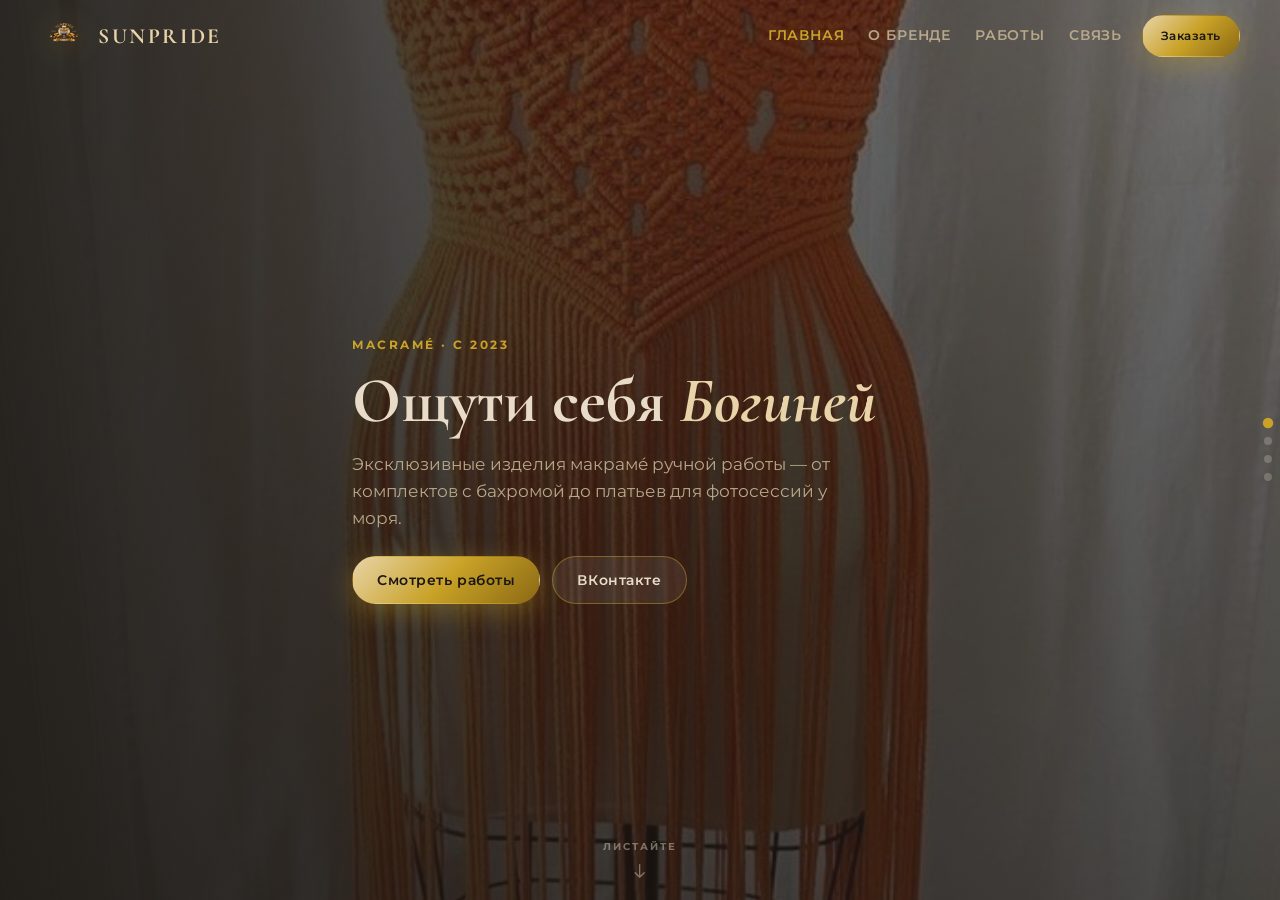
==== commit df209181: "Polish fullpage layout: fit works slide, calmer backgrounds, nav dots. Remove aggressive parallax th" ====
--- a/index.html
+++ b/index.html
@@ -10,7 +10,7 @@
     <link rel="preconnect" href="https://fonts.gstatic.com" crossorigin>
     <link href="https://fonts.googleapis.com/css2?family=Cormorant+Garamond:ital,wght@0,600;0,700;1,500&family=Montserrat:wght@400;500;600;700&display=swap" rel="stylesheet">
     <link rel="stylesheet" href="https://cdn.jsdelivr.net/npm/swiper@11/swiper-bundle.min.css">
-    <link rel="stylesheet" href="assets/css/style.css?v=1">
+    <link rel="stylesheet" href="assets/css/style.css?v=2">
     <link rel="icon" href="assets/img/logo-mark.svg" type="image/svg+xml">
 </head>
 <body>
@@ -43,18 +43,15 @@
         <div class="swiper-wrapper">
             <!-- HOME -->
             <div class="swiper-slide fp__slide" data-hash="home">
-                <div class="fp__bg" data-swiper-parallax="-20%" data-swiper-parallax-scale="1.12"
-                     style="background-image: url(assets/img/hero-poster.jpg)"></div>
-                <div class="fp__overlay"></div>
-                <div class="fp__content container">
-                    <p class="eyebrow" data-swiper-parallax-y="-60" data-swiper-parallax-opacity="0">Macramé · с 2023</p>
-                    <h1 data-swiper-parallax-y="-80" data-swiper-parallax-opacity="0">
-                        Ощути себя <em>Богиней</em>
-                    </h1>
-                    <p class="fp__lead" data-swiper-parallax-y="-100" data-swiper-parallax-opacity="0">
+                <div class="fp__bg" style="background-image: url(assets/img/hero-poster.jpg)"></div>
+                <div class="fp__overlay fp__overlay--hero"></div>
+                <div class="fp__content container fp__content--hero">
+                    <p class="eyebrow">Macramé · с 2023</p>
+                    <h1>Ощути себя <em>Богиней</em></h1>
+                    <p class="fp__lead">
                         Эксклюзивные изделия макрамé ручной работы — от комплектов с бахромой до платьев для фотосессий у моря.
                     </p>
-                    <div class="fp__actions" data-swiper-parallax-y="-120" data-swiper-parallax-opacity="0">
+                    <div class="fp__actions">
                         <a class="btn btn--gold" href="#works" data-goto="works">Смотреть работы</a>
                         <a class="btn btn--ghost" href="https://vk.com/sunpride_handmade" target="_blank" rel="noopener noreferrer">ВКонтакте</a>
                     </div>
@@ -63,11 +60,10 @@
 
             <!-- ABOUT -->
             <div class="swiper-slide fp__slide" data-hash="about">
-                <div class="fp__bg" data-swiper-parallax="-20%" data-swiper-parallax-scale="1.12"
-                     style="background-image: url(assets/img/about-tatyana.jpg)"></div>
+                <div class="fp__bg" style="background-image: url(assets/img/about-tatyana.jpg)"></div>
                 <div class="fp__overlay fp__overlay--warm"></div>
-                <div class="fp__content container fp__content--split">
-                    <div class="about-box" data-swiper-parallax-y="-50" data-swiper-parallax-opacity="0">
+                <div class="fp__content container">
+                    <div class="about-box">
                         <p class="eyebrow">Философия</p>
                         <h2>Магия в каждом узле</h2>
                         <p>Татьяна Солнечная плетёт платья, топы и образы на заказ — каждая нить с любовью. Коллекция «Богини современности» для уверенности на фотосессии, у моря или на особом вечере.</p>
@@ -81,30 +77,29 @@
             </div>
 
             <!-- WORKS -->
-            <div class="swiper-slide fp__slide" data-hash="works">
-                <div class="fp__bg" data-swiper-parallax="-20%" data-swiper-parallax-scale="1.12"
-                     style="background-image: url(assets/img/work-gold-set.jpg)"></div>
+            <div class="swiper-slide fp__slide fp__slide--works" data-hash="works">
+                <div class="fp__bg" style="background-image: url(assets/img/works/work-gold-set.jpg)"></div>
                 <div class="fp__overlay fp__overlay--dark"></div>
                 <div class="fp__content container">
-                    <div class="section-head" data-swiper-parallax-y="-40" data-swiper-parallax-opacity="0">
+                    <div class="section-head">
                         <p class="eyebrow">Портфолио</p>
                         <h2>Примеры работ</h2>
                     </div>
-                    <div class="works-grid" data-slider-wheel-ignore data-swiper-parallax-y="-60" data-swiper-parallax-opacity="0">
-                        <button type="button" class="work-card" data-lightbox="assets/img/work-pink.jpg" data-caption="Розовая нежность">
-                            <img src="assets/img/work-pink.jpg" alt="Розовый комплект" loading="lazy">
+                    <div class="works-grid" data-slider-wheel-ignore>
+                        <button type="button" class="work-card" data-lightbox="assets/img/works/work-pink.jpg" data-caption="Розовая нежность">
+                            <img src="assets/img/works/work-pink.jpg" alt="Розовый комплект" loading="lazy">
                             <span>Розовая нежность</span>
                         </button>
-                        <button type="button" class="work-card" data-lightbox="assets/img/work-gold-set.jpg" data-caption="Золотой комплект">
-                            <img src="assets/img/work-gold-set.jpg" alt="Золотой комплект" loading="lazy">
+                        <button type="button" class="work-card" data-lightbox="assets/img/works/work-gold-set.jpg" data-caption="Золотой комплект">
+                            <img src="assets/img/works/work-gold-set.jpg" alt="Золотой комплект" loading="lazy">
                             <span>Золотой комплект</span>
                         </button>
-                        <button type="button" class="work-card" data-lightbox="assets/img/work-mama-daughter.jpg" data-caption="Мама и дочка">
-                            <img src="assets/img/work-mama-daughter.jpg" alt="Мама и дочка" loading="lazy">
+                        <button type="button" class="work-card" data-lightbox="assets/img/works/work-mama-daughter.jpg" data-caption="Мама и дочка">
+                            <img src="assets/img/works/work-mama-daughter.jpg" alt="Мама и дочка" loading="lazy">
                             <span>Мама и дочка</span>
                         </button>
-                        <button type="button" class="work-card" data-lightbox="assets/img/work-red.jpg" data-caption="Красный трансформер">
-                            <img src="assets/img/work-red.jpg" alt="Красный трансформер" loading="lazy">
+                        <button type="button" class="work-card" data-lightbox="assets/img/works/work-red.jpg" data-caption="Красный трансформер">
+                            <img src="assets/img/works/work-red.jpg" alt="Красный трансформер" loading="lazy">
                             <span>Красный трансформер</span>
                         </button>
                     </div>
@@ -117,11 +112,10 @@
 
             <!-- CONTACT -->
             <div class="swiper-slide fp__slide" data-hash="contact">
-                <div class="fp__bg" data-swiper-parallax="-20%" data-swiper-parallax-scale="1.12"
-                     style="background-image: url(assets/img/work-mama-daughter.jpg)"></div>
+                <div class="fp__bg" style="background-image: url(assets/img/works/work-mama-daughter.jpg)"></div>
                 <div class="fp__overlay"></div>
                 <div class="fp__content container">
-                    <div class="contact-box" data-swiper-parallax-y="-50" data-swiper-parallax-opacity="0">
+                    <div class="contact-box">
                         <p class="eyebrow">Связь</p>
                         <h2>Заказ изделия или вопрос</h2>
                         <p>Напишите в Telegram — ответим про индивидуальный пошив и мастер-классы.</p>
@@ -129,12 +123,12 @@
                             <a class="btn btn--gold btn--lg" href="https://t.me/Tan4ik77G" target="_blank" rel="noopener noreferrer">@Tan4ik77G</a>
                             <a class="btn btn--ghost btn--lg" href="https://t.me/macramesunpride" target="_blank" rel="noopener noreferrer">Канал</a>
                         </div>
-                        <img class="contact-box__logo" src="assets/img/logo-tiger.png" width="120" height="120" alt="SUNPRIDE">
                         <p class="contact-box__copy">&copy; <span id="year"></span> Sun Pride Macramé · Татьяна Солнечная</p>
                     </div>
                 </div>
             </div>
         </div>
+        <div class="fp-pagination swiper-pagination" aria-hidden="true"></div>
     </div>
 
     <a class="scroll-hint" href="#about" data-goto="about" aria-label="Листайте вниз">
@@ -151,6 +145,6 @@
     </div>
 
     <script src="https://cdn.jsdelivr.net/npm/swiper@11/swiper-bundle.min.js"></script>
-    <script src="assets/js/main.js?v=1" defer></script>
+    <script src="assets/js/main.js?v=2" defer></script>
 </body>
 </html>
--- a/assets/css/style.css
+++ b/assets/css/style.css
@@ -102,7 +102,8 @@
     transition: color 0.2s;
 }
 
-.nav a:hover { color: var(--gold); }
+.nav a:hover,
+.nav a.is-active { color: var(--gold); }
 
 .burger {
     display: flex;
@@ -139,6 +140,8 @@
     font-weight: 600;
     color: var(--text);
 }
+
+.mobile-nav a.is-active { color: var(--gold); }
 
 /* Buttons */
 .btn {
@@ -188,10 +191,10 @@
 
 .fp__bg {
     position: absolute;
-    inset: -8%;
+    inset: 0;
     background-size: cover;
     background-position: center;
-    will-change: transform;
+    transform: scale(1.05);
 }
 
 .fp__overlay {
@@ -200,12 +203,18 @@
     background: linear-gradient(180deg, rgba(26, 22, 18, 0.55) 0%, rgba(26, 22, 18, 0.75) 55%, rgba(26, 22, 18, 0.88) 100%);
 }
 
+.fp__overlay--hero {
+    background:
+        linear-gradient(90deg, rgba(26, 22, 18, 0.88) 0%, rgba(26, 22, 18, 0.55) 45%, rgba(26, 22, 18, 0.25) 100%),
+        linear-gradient(180deg, rgba(26, 22, 18, 0.35) 0%, rgba(26, 22, 18, 0.65) 100%);
+}
+
 .fp__overlay--warm {
-    background: linear-gradient(135deg, rgba(26, 22, 18, 0.82) 0%, rgba(139, 105, 20, 0.35) 100%);
+    background: linear-gradient(135deg, rgba(26, 22, 18, 0.85) 0%, rgba(139, 105, 20, 0.3) 100%);
 }
 
 .fp__overlay--dark {
-    background: linear-gradient(180deg, rgba(26, 22, 18, 0.7) 0%, rgba(26, 22, 18, 0.92) 100%);
+    background: linear-gradient(180deg, rgba(26, 22, 18, 0.75) 0%, rgba(26, 22, 18, 0.93) 100%);
 }
 
 .fp__content {
@@ -215,10 +224,18 @@
     display: flex;
     flex-direction: column;
     justify-content: center;
-    padding: calc(var(--header-h) + 32px) 0 48px;
-}
-
-.fp__content--split { justify-content: flex-end; padding-bottom: clamp(48px, 10vh, 96px); }
+    padding: calc(var(--header-h) + 24px) 0 56px;
+}
+
+.fp__content--hero {
+    max-width: 36rem;
+}
+
+.fp__slide--works .fp__content {
+    justify-content: center;
+    gap: 0;
+    padding-bottom: 48px;
+}
 
 .eyebrow {
     font-size: 0.72rem;
@@ -226,7 +243,7 @@
     letter-spacing: 0.22em;
     text-transform: uppercase;
     color: var(--gold);
-    margin-bottom: 16px;
+    margin-bottom: 12px;
 }
 
 h1, h2 {
@@ -236,8 +253,8 @@
 }
 
 h1 {
-    font-size: clamp(2.5rem, 8vw, 4.5rem);
-    margin-bottom: 20px;
+    font-size: clamp(2.2rem, 7vw, 4rem);
+    margin-bottom: 16px;
 }
 
 h1 em {
@@ -246,15 +263,15 @@
 }
 
 h2 {
-    font-size: clamp(2rem, 5vw, 3rem);
-    margin-bottom: 16px;
+    font-size: clamp(1.75rem, 4.5vw, 2.5rem);
+    margin-bottom: 0;
 }
 
 .fp__lead {
     max-width: 32rem;
-    font-size: clamp(1rem, 2.2vw, 1.1rem);
+    font-size: clamp(0.95rem, 2vw, 1.05rem);
     color: var(--text-muted);
-    margin-bottom: 28px;
+    margin-bottom: 24px;
 }
 
 .fp__actions {
@@ -263,20 +280,24 @@
     gap: 12px;
 }
 
-.section-head { margin-bottom: 24px; }
+.section-head {
+    margin-bottom: 16px;
+    flex-shrink: 0;
+}
 
 .about-box {
-    max-width: 36rem;
-    padding: clamp(24px, 4vw, 36px);
+    max-width: 34rem;
+    padding: clamp(20px, 3.5vw, 32px);
     border-radius: 20px;
-    background: rgba(26, 22, 18, 0.72);
+    background: rgba(26, 22, 18, 0.78);
     border: 1px solid rgba(201, 162, 39, 0.25);
     backdrop-filter: blur(8px);
 }
 
 .about-box p {
     color: var(--text-muted);
-    margin-bottom: 20px;
+    margin-bottom: 16px;
+    font-size: 0.95rem;
 }
 
 .tags {
@@ -300,18 +321,17 @@
 .works-grid {
     display: grid;
     grid-template-columns: repeat(2, minmax(0, 1fr));
-    gap: 12px;
-    max-height: min(42vh, 380px);
-    overflow-y: auto;
-    padding-right: 4px;
-    -webkit-overflow-scrolling: touch;
+    gap: 10px;
+    flex: 1;
+    min-height: 0;
+    align-content: center;
 }
 
 .work-card {
     position: relative;
     padding: 0;
     border: 1px solid rgba(201, 162, 39, 0.25);
-    border-radius: 14px;
+    border-radius: 12px;
     overflow: hidden;
     background: var(--charcoal-soft);
     cursor: zoom-in;
@@ -320,25 +340,27 @@
 
 .work-card img {
     width: 100%;
-    aspect-ratio: 4 / 5;
+    aspect-ratio: 3 / 4;
     object-fit: cover;
     object-position: center top;
 }
 
 .work-card span {
     display: block;
-    padding: 10px 12px;
-    font-size: 0.78rem;
+    padding: 8px 10px;
+    font-size: 0.72rem;
     font-weight: 600;
     color: var(--text);
+    line-height: 1.3;
 }
 
 .fp__social-row {
     display: flex;
     gap: 20px;
-    margin-top: 20px;
-    font-size: 0.85rem;
+    margin-top: 14px;
+    font-size: 0.82rem;
     font-weight: 600;
+    flex-shrink: 0;
 }
 
 .fp__social-row a {
@@ -352,19 +374,14 @@
     margin-inline: auto;
 }
 
-.contact-box p { color: var(--text-muted); margin-bottom: 24px; }
+.contact-box p { color: var(--text-muted); margin-bottom: 20px; }
 
 .contact-box__actions {
     display: flex;
     flex-wrap: wrap;
     gap: 12px;
     justify-content: center;
-    margin-bottom: 28px;
-}
-
-.contact-box__logo {
-    margin: 0 auto 12px;
-    opacity: 0.9;
+    margin-bottom: 20px;
 }
 
 .contact-box__copy {
@@ -372,9 +389,36 @@
     color: rgba(232, 220, 200, 0.45);
 }
 
+/* Pagination dots */
+.fp-pagination {
+    position: fixed;
+    right: 20px;
+    top: 50%;
+    transform: translateY(-50%);
+    z-index: 150;
+    display: flex;
+    flex-direction: column;
+    gap: 10px;
+}
+
+.fp-pagination .swiper-pagination-bullet {
+    width: 8px;
+    height: 8px;
+    margin: 0 !important;
+    border-radius: 50%;
+    background: rgba(232, 220, 200, 0.25);
+    opacity: 1;
+    transition: background 0.25s, transform 0.25s;
+}
+
+.fp-pagination .swiper-pagination-bullet-active {
+    background: var(--gold);
+    transform: scale(1.3);
+}
+
 .scroll-hint {
     position: fixed;
-    bottom: 24px;
+    bottom: 20px;
     left: 50%;
     transform: translateX(-50%);
     z-index: 100;
@@ -388,12 +432,15 @@
     font-weight: 700;
     letter-spacing: 0.2em;
     text-transform: uppercase;
-    transition: color 0.2s;
+    transition: opacity 0.3s, color 0.2s;
 }
 
 .scroll-hint:hover { color: var(--gold); }
 
-.scroll-hint--hide { opacity: 0; pointer-events: none; }
+.scroll-hint--hide {
+    opacity: 0;
+    pointer-events: none;
+}
 
 /* Lightbox */
 .lightbox {
@@ -453,27 +500,43 @@
         min-height: 100svh;
     }
 
-    .fp__slide {
-        min-height: 100svh;
+    .fp__slide { min-height: 100svh; }
+
+    .fp__content--hero { max-width: none; }
+
+    .fp-pagination { display: none; }
+
+    .scroll-hint { display: none; }
+
+    .header__inner > .btn--gold { display: none; }
+
+    .fp__slide--works .fp__content {
+        padding-bottom: 48px;
     }
-
-    .works-grid {
-        max-height: none;
-        overflow: visible;
-    }
-
-    .scroll-hint { display: none; }
-
-    .header__inner > .btn--gold { display: none; }
 }
 
 @media (min-width: 768px) {
     .nav { display: flex; }
     .burger { display: none; }
     .header__inner > .btn--gold { display: inline-flex; margin-left: 0; }
-    .works-grid { grid-template-columns: repeat(4, minmax(0, 1fr)); max-height: none; overflow: visible; }
+
+    .works-grid {
+        grid-template-columns: repeat(4, minmax(0, 1fr));
+        gap: 12px;
+    }
+
+    .work-card img {
+        aspect-ratio: 3 / 4;
+        max-height: clamp(140px, 22vh, 200px);
+        object-fit: cover;
+    }
+
+    .fp__slide--works .section-head { margin-bottom: 12px; }
+
+    .fp__slide--works h2 { font-size: clamp(1.5rem, 3vw, 2rem); }
 }
 
 @media (prefers-reduced-motion: reduce) {
     .scroll-hint { display: none; }
-}
+    .fp-pagination { display: none; }
+}
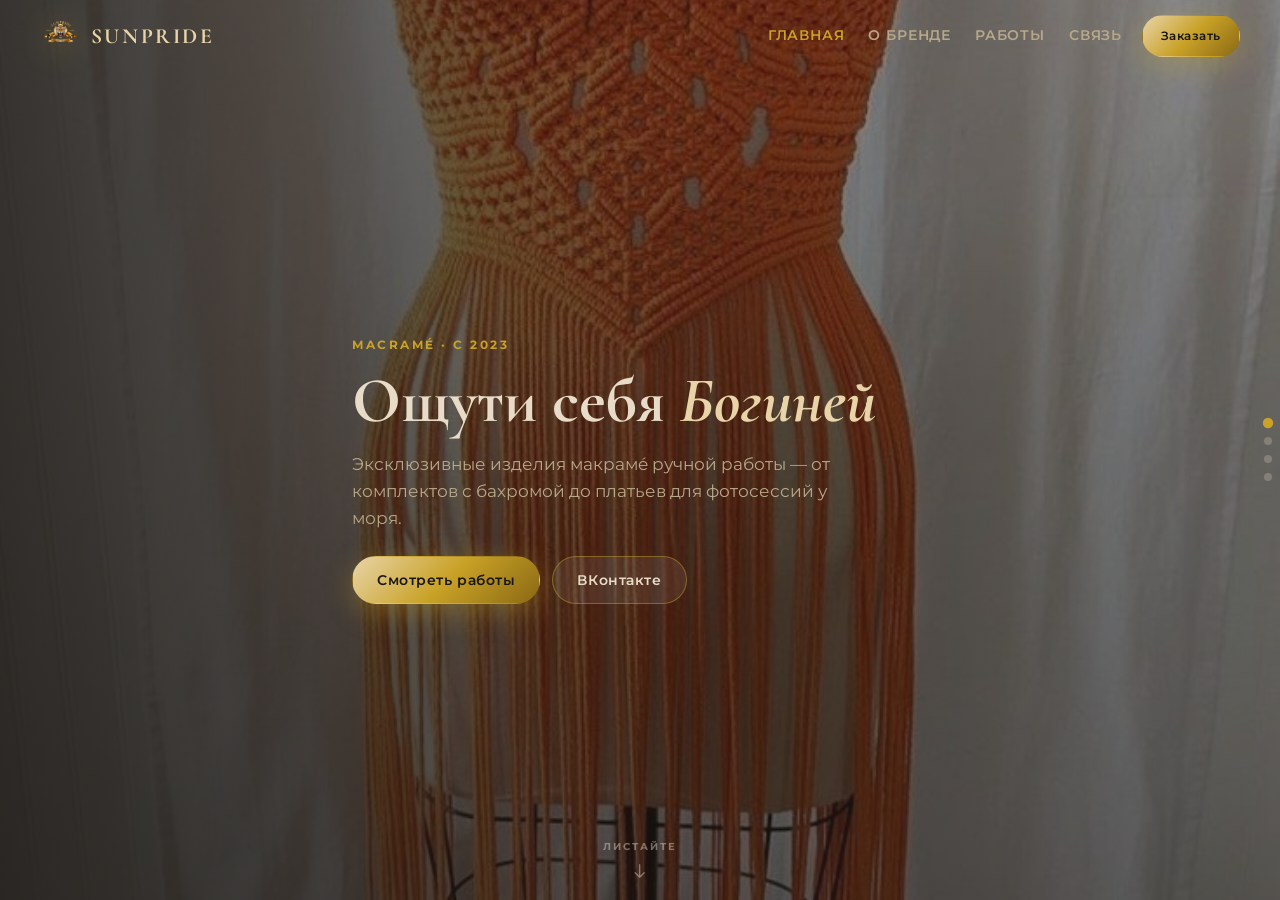
==== commit c49865c0: "Fix blurry scroll backgrounds, logo distortion, and repeated dress photos. Use img tags for sharp fu" ====
--- a/index.html
+++ b/index.html
@@ -10,14 +10,14 @@
     <link rel="preconnect" href="https://fonts.gstatic.com" crossorigin>
     <link href="https://fonts.googleapis.com/css2?family=Cormorant+Garamond:ital,wght@0,600;0,700;1,500&family=Montserrat:wght@400;500;600;700&display=swap" rel="stylesheet">
     <link rel="stylesheet" href="https://cdn.jsdelivr.net/npm/swiper@11/swiper-bundle.min.css">
-    <link rel="stylesheet" href="assets/css/style.css?v=2">
+    <link rel="stylesheet" href="assets/css/style.css?v=3">
     <link rel="icon" href="assets/img/logo-mark.svg" type="image/svg+xml">
 </head>
 <body>
     <header class="header" id="header">
         <div class="header__inner">
             <a class="logo" href="#home">
-                <img class="logo__img" src="assets/img/logo-tiger.png" width="48" height="48" alt="">
+                <img class="logo__img" src="assets/img/logo-sunpride.png" width="864" height="1184" alt="SUNPRIDE">
                 <span class="logo__text">SUNPRIDE</span>
             </a>
             <nav class="nav" aria-label="Меню">
@@ -43,7 +43,9 @@
         <div class="swiper-wrapper">
             <!-- HOME -->
             <div class="swiper-slide fp__slide" data-hash="home">
-                <div class="fp__bg" style="background-image: url(assets/img/hero-poster.jpg)"></div>
+                <div class="fp__bg" aria-hidden="true">
+                    <img src="assets/img/hero-poster.jpg" alt="" width="735" height="1103" decoding="async" fetchpriority="high">
+                </div>
                 <div class="fp__overlay fp__overlay--hero"></div>
                 <div class="fp__content container fp__content--hero">
                     <p class="eyebrow">Macramé · с 2023</p>
@@ -60,7 +62,9 @@
 
             <!-- ABOUT -->
             <div class="swiper-slide fp__slide" data-hash="about">
-                <div class="fp__bg" style="background-image: url(assets/img/about-tatyana.jpg)"></div>
+                <div class="fp__bg" aria-hidden="true">
+                    <img src="assets/img/about-tatyana.jpg" alt="" width="735" height="1103" decoding="async" loading="lazy">
+                </div>
                 <div class="fp__overlay fp__overlay--warm"></div>
                 <div class="fp__content container">
                     <div class="about-box">
@@ -78,7 +82,7 @@
 
             <!-- WORKS -->
             <div class="swiper-slide fp__slide fp__slide--works" data-hash="works">
-                <div class="fp__bg" style="background-image: url(assets/img/works/work-gold-set.jpg)"></div>
+                <div class="fp__bg fp__bg--plain" aria-hidden="true"></div>
                 <div class="fp__overlay fp__overlay--dark"></div>
                 <div class="fp__content container">
                     <div class="section-head">
@@ -87,19 +91,31 @@
                     </div>
                     <div class="works-grid" data-slider-wheel-ignore>
                         <button type="button" class="work-card" data-lightbox="assets/img/works/work-pink.jpg" data-caption="Розовая нежность">
-                            <img src="assets/img/works/work-pink.jpg" alt="Розовый комплект" loading="lazy">
+                            <picture>
+                                <source srcset="assets/img/works/work-pink.webp" type="image/webp">
+                                <img src="assets/img/works/work-pink.jpg" alt="Розовый комплект" width="1080" height="1080" loading="lazy" decoding="async">
+                            </picture>
                             <span>Розовая нежность</span>
                         </button>
                         <button type="button" class="work-card" data-lightbox="assets/img/works/work-gold-set.jpg" data-caption="Золотой комплект">
-                            <img src="assets/img/works/work-gold-set.jpg" alt="Золотой комплект" loading="lazy">
+                            <picture>
+                                <source srcset="assets/img/works/work-gold-set.webp" type="image/webp">
+                                <img src="assets/img/works/work-gold-set.jpg" alt="Золотой комплект" width="333" height="400" loading="lazy" decoding="async">
+                            </picture>
                             <span>Золотой комплект</span>
                         </button>
                         <button type="button" class="work-card" data-lightbox="assets/img/works/work-mama-daughter.jpg" data-caption="Мама и дочка">
-                            <img src="assets/img/works/work-mama-daughter.jpg" alt="Мама и дочка" loading="lazy">
+                            <picture>
+                                <source srcset="assets/img/works/work-mama-daughter.webp" type="image/webp">
+                                <img src="assets/img/works/work-mama-daughter.jpg" alt="Мама и дочка" width="1080" height="1080" loading="lazy" decoding="async">
+                            </picture>
                             <span>Мама и дочка</span>
                         </button>
                         <button type="button" class="work-card" data-lightbox="assets/img/works/work-red.jpg" data-caption="Красный трансформер">
-                            <img src="assets/img/works/work-red.jpg" alt="Красный трансформер" loading="lazy">
+                            <picture>
+                                <source srcset="assets/img/works/work-red.webp" type="image/webp">
+                                <img src="assets/img/works/work-red.jpg" alt="Красный трансформер" width="333" height="400" loading="lazy" decoding="async">
+                            </picture>
                             <span>Красный трансформер</span>
                         </button>
                     </div>
@@ -112,7 +128,9 @@
 
             <!-- CONTACT -->
             <div class="swiper-slide fp__slide" data-hash="contact">
-                <div class="fp__bg" style="background-image: url(assets/img/works/work-mama-daughter.jpg)"></div>
+                <div class="fp__bg" aria-hidden="true">
+                    <img src="assets/img/bg-atelier.jpg" alt="" width="960" height="1280" decoding="async" loading="lazy">
+                </div>
                 <div class="fp__overlay"></div>
                 <div class="fp__content container">
                     <div class="contact-box">
@@ -145,6 +163,6 @@
     </div>
 
     <script src="https://cdn.jsdelivr.net/npm/swiper@11/swiper-bundle.min.js"></script>
-    <script src="assets/js/main.js?v=2" defer></script>
+    <script src="assets/js/main.js?v=3" defer></script>
 </body>
 </html>
--- a/assets/css/style.css
+++ b/assets/css/style.css
@@ -72,9 +72,10 @@
 }
 
 .logo__img {
-    width: 48px;
-    height: 48px;
+    height: 56px;
+    width: auto;
     object-fit: contain;
+    object-position: center;
     filter: drop-shadow(0 4px 16px rgba(201, 162, 39, 0.4));
 }
 
@@ -192,29 +193,40 @@
 .fp__bg {
     position: absolute;
     inset: 0;
-    background-size: cover;
-    background-position: center;
-    transform: scale(1.05);
+    overflow: hidden;
+}
+
+.fp__bg img {
+    width: 100%;
+    height: 100%;
+    object-fit: cover;
+    object-position: center;
+}
+
+.fp__bg--plain {
+    background:
+        radial-gradient(ellipse 80% 60% at 50% 40%, rgba(201, 162, 39, 0.12) 0%, transparent 70%),
+        linear-gradient(165deg, #1a1612 0%, #221c16 45%, #1a1612 100%);
 }
 
 .fp__overlay {
     position: absolute;
     inset: 0;
-    background: linear-gradient(180deg, rgba(26, 22, 18, 0.55) 0%, rgba(26, 22, 18, 0.75) 55%, rgba(26, 22, 18, 0.88) 100%);
+    background: linear-gradient(180deg, rgba(26, 22, 18, 0.45) 0%, rgba(26, 22, 18, 0.65) 55%, rgba(26, 22, 18, 0.82) 100%);
 }
 
 .fp__overlay--hero {
     background:
-        linear-gradient(90deg, rgba(26, 22, 18, 0.88) 0%, rgba(26, 22, 18, 0.55) 45%, rgba(26, 22, 18, 0.25) 100%),
-        linear-gradient(180deg, rgba(26, 22, 18, 0.35) 0%, rgba(26, 22, 18, 0.65) 100%);
+        linear-gradient(90deg, rgba(26, 22, 18, 0.82) 0%, rgba(26, 22, 18, 0.45) 42%, rgba(26, 22, 18, 0.2) 100%),
+        linear-gradient(180deg, rgba(26, 22, 18, 0.25) 0%, rgba(26, 22, 18, 0.55) 100%);
 }
 
 .fp__overlay--warm {
-    background: linear-gradient(135deg, rgba(26, 22, 18, 0.85) 0%, rgba(139, 105, 20, 0.3) 100%);
+    background: linear-gradient(135deg, rgba(26, 22, 18, 0.78) 0%, rgba(139, 105, 20, 0.22) 100%);
 }
 
 .fp__overlay--dark {
-    background: linear-gradient(180deg, rgba(26, 22, 18, 0.75) 0%, rgba(26, 22, 18, 0.93) 100%);
+    background: linear-gradient(180deg, rgba(26, 22, 18, 0.55) 0%, rgba(26, 22, 18, 0.88) 100%);
 }
 
 .fp__content {
@@ -338,8 +350,13 @@
     text-align: left;
 }
 
+.work-card picture,
 .work-card img {
+    display: block;
     width: 100%;
+}
+
+.work-card img {
     aspect-ratio: 3 / 4;
     object-fit: cover;
     object-position: center top;
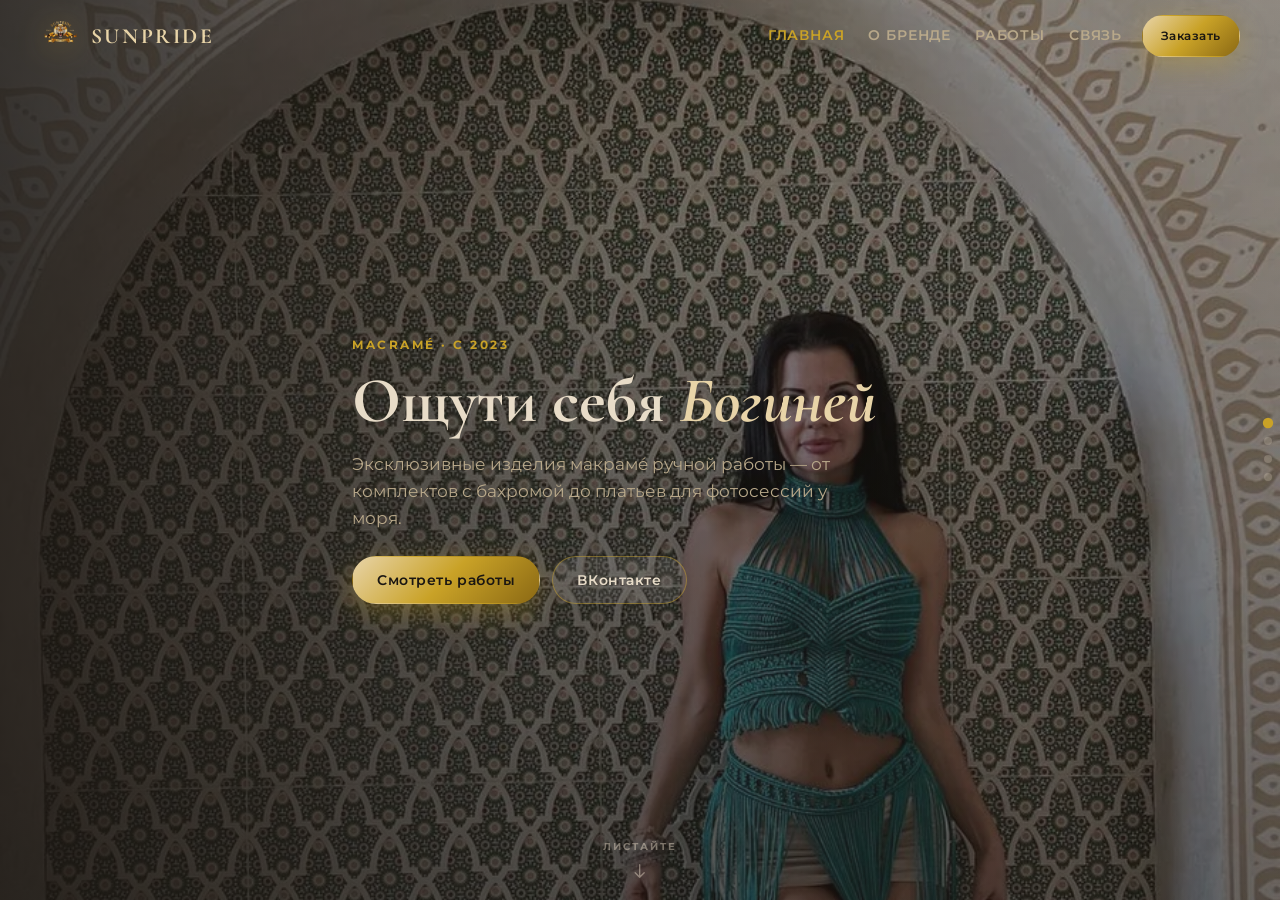
==== commit fb728722: "Replace duplicate orange mannequin slides with unique studio photos. Each slide gets its own 900px o" ====
--- a/index.html
+++ b/index.html
@@ -10,7 +10,7 @@
     <link rel="preconnect" href="https://fonts.gstatic.com" crossorigin>
     <link href="https://fonts.googleapis.com/css2?family=Cormorant+Garamond:ital,wght@0,600;0,700;1,500&family=Montserrat:wght@400;500;600;700&display=swap" rel="stylesheet">
     <link rel="stylesheet" href="https://cdn.jsdelivr.net/npm/swiper@11/swiper-bundle.min.css">
-    <link rel="stylesheet" href="assets/css/style.css?v=3">
+    <link rel="stylesheet" href="assets/css/style.css?v=4">
     <link rel="icon" href="assets/img/logo-mark.svg" type="image/svg+xml">
 </head>
 <body>
@@ -44,7 +44,10 @@
             <!-- HOME -->
             <div class="swiper-slide fp__slide" data-hash="home">
                 <div class="fp__bg" aria-hidden="true">
-                    <img src="assets/img/hero-poster.jpg" alt="" width="735" height="1103" decoding="async" fetchpriority="high">
+                    <picture>
+                        <source srcset="assets/img/slides/slide-home.webp" type="image/webp">
+                        <img src="assets/img/slides/slide-home.jpg" alt="" width="900" height="1200" decoding="async" fetchpriority="high">
+                    </picture>
                 </div>
                 <div class="fp__overlay fp__overlay--hero"></div>
                 <div class="fp__content container fp__content--hero">
@@ -63,7 +66,10 @@
             <!-- ABOUT -->
             <div class="swiper-slide fp__slide" data-hash="about">
                 <div class="fp__bg" aria-hidden="true">
-                    <img src="assets/img/about-tatyana.jpg" alt="" width="735" height="1103" decoding="async" loading="lazy">
+                    <picture>
+                        <source srcset="assets/img/slides/slide-about.webp" type="image/webp">
+                        <img src="assets/img/slides/slide-about.jpg" alt="" width="900" height="1200" decoding="async" loading="lazy">
+                    </picture>
                 </div>
                 <div class="fp__overlay fp__overlay--warm"></div>
                 <div class="fp__content container">
@@ -82,7 +88,12 @@
 
             <!-- WORKS -->
             <div class="swiper-slide fp__slide fp__slide--works" data-hash="works">
-                <div class="fp__bg fp__bg--plain" aria-hidden="true"></div>
+                <div class="fp__bg" aria-hidden="true">
+                    <picture>
+                        <source srcset="assets/img/slides/slide-works.webp" type="image/webp">
+                        <img src="assets/img/slides/slide-works.jpg" alt="" width="900" height="1200" decoding="async" loading="lazy">
+                    </picture>
+                </div>
                 <div class="fp__overlay fp__overlay--dark"></div>
                 <div class="fp__content container">
                     <div class="section-head">
@@ -129,7 +140,10 @@
             <!-- CONTACT -->
             <div class="swiper-slide fp__slide" data-hash="contact">
                 <div class="fp__bg" aria-hidden="true">
-                    <img src="assets/img/bg-atelier.jpg" alt="" width="960" height="1280" decoding="async" loading="lazy">
+                    <picture>
+                        <source srcset="assets/img/slides/slide-contact.webp" type="image/webp">
+                        <img src="assets/img/slides/slide-contact.jpg" alt="" width="900" height="1200" decoding="async" loading="lazy">
+                    </picture>
                 </div>
                 <div class="fp__overlay"></div>
                 <div class="fp__content container">
@@ -163,6 +177,6 @@
     </div>
 
     <script src="https://cdn.jsdelivr.net/npm/swiper@11/swiper-bundle.min.js"></script>
-    <script src="assets/js/main.js?v=3" defer></script>
+    <script src="assets/js/main.js?v=4" defer></script>
 </body>
 </html>
--- a/assets/css/style.css
+++ b/assets/css/style.css
@@ -196,6 +196,12 @@
     overflow: hidden;
 }
 
+.fp__bg picture {
+    display: block;
+    width: 100%;
+    height: 100%;
+}
+
 .fp__bg img {
     width: 100%;
     height: 100%;
@@ -203,6 +209,11 @@
     object-position: center;
 }
 
+.fp__slide[data-hash="home"] .fp__bg img { object-position: 58% 18%; }
+.fp__slide[data-hash="about"] .fp__bg img { object-position: center 32%; }
+.fp__slide--works .fp__bg img { object-position: center 26%; }
+.fp__slide[data-hash="contact"] .fp__bg img { object-position: 54% 28%; }
+
 .fp__bg--plain {
     background:
         radial-gradient(ellipse 80% 60% at 50% 40%, rgba(201, 162, 39, 0.12) 0%, transparent 70%),
@@ -226,7 +237,7 @@
 }
 
 .fp__overlay--dark {
-    background: linear-gradient(180deg, rgba(26, 22, 18, 0.55) 0%, rgba(26, 22, 18, 0.88) 100%);
+    background: linear-gradient(180deg, rgba(26, 22, 18, 0.72) 0%, rgba(26, 22, 18, 0.94) 100%);
 }
 
 .fp__content {
